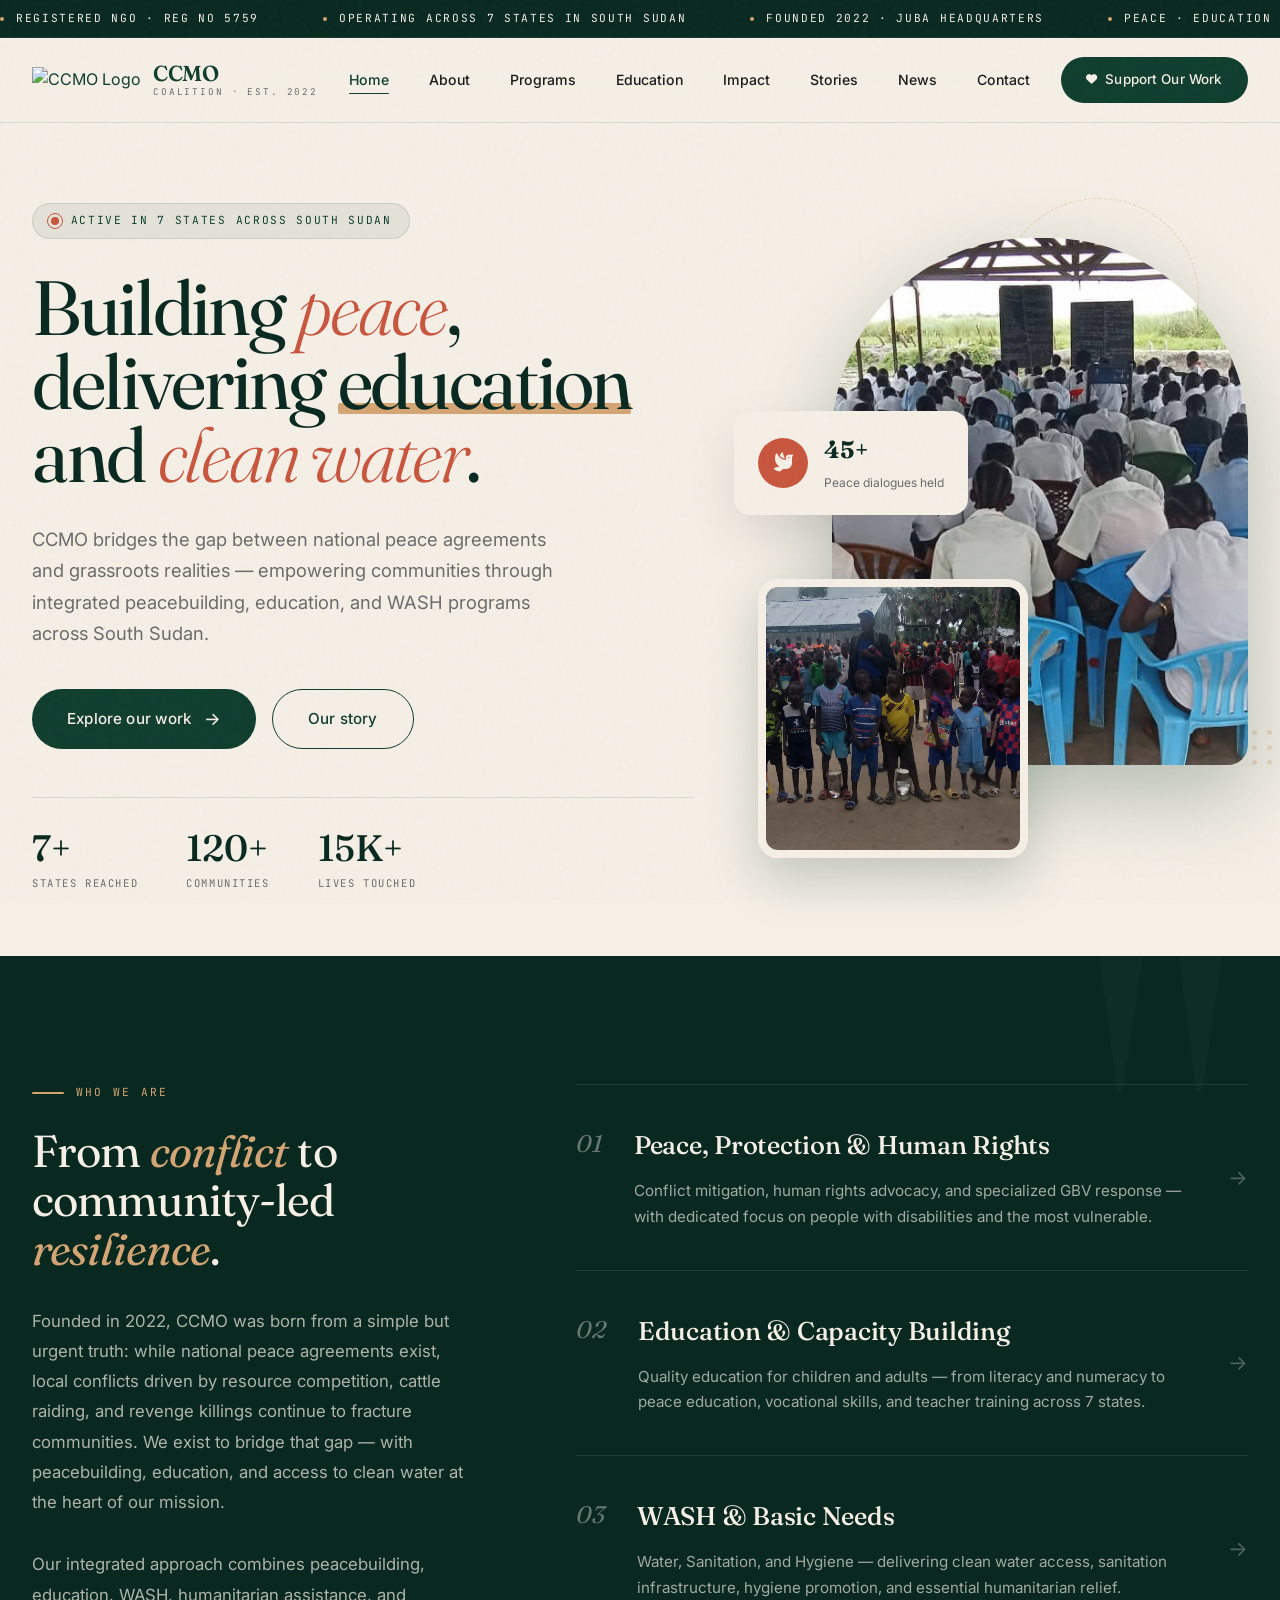
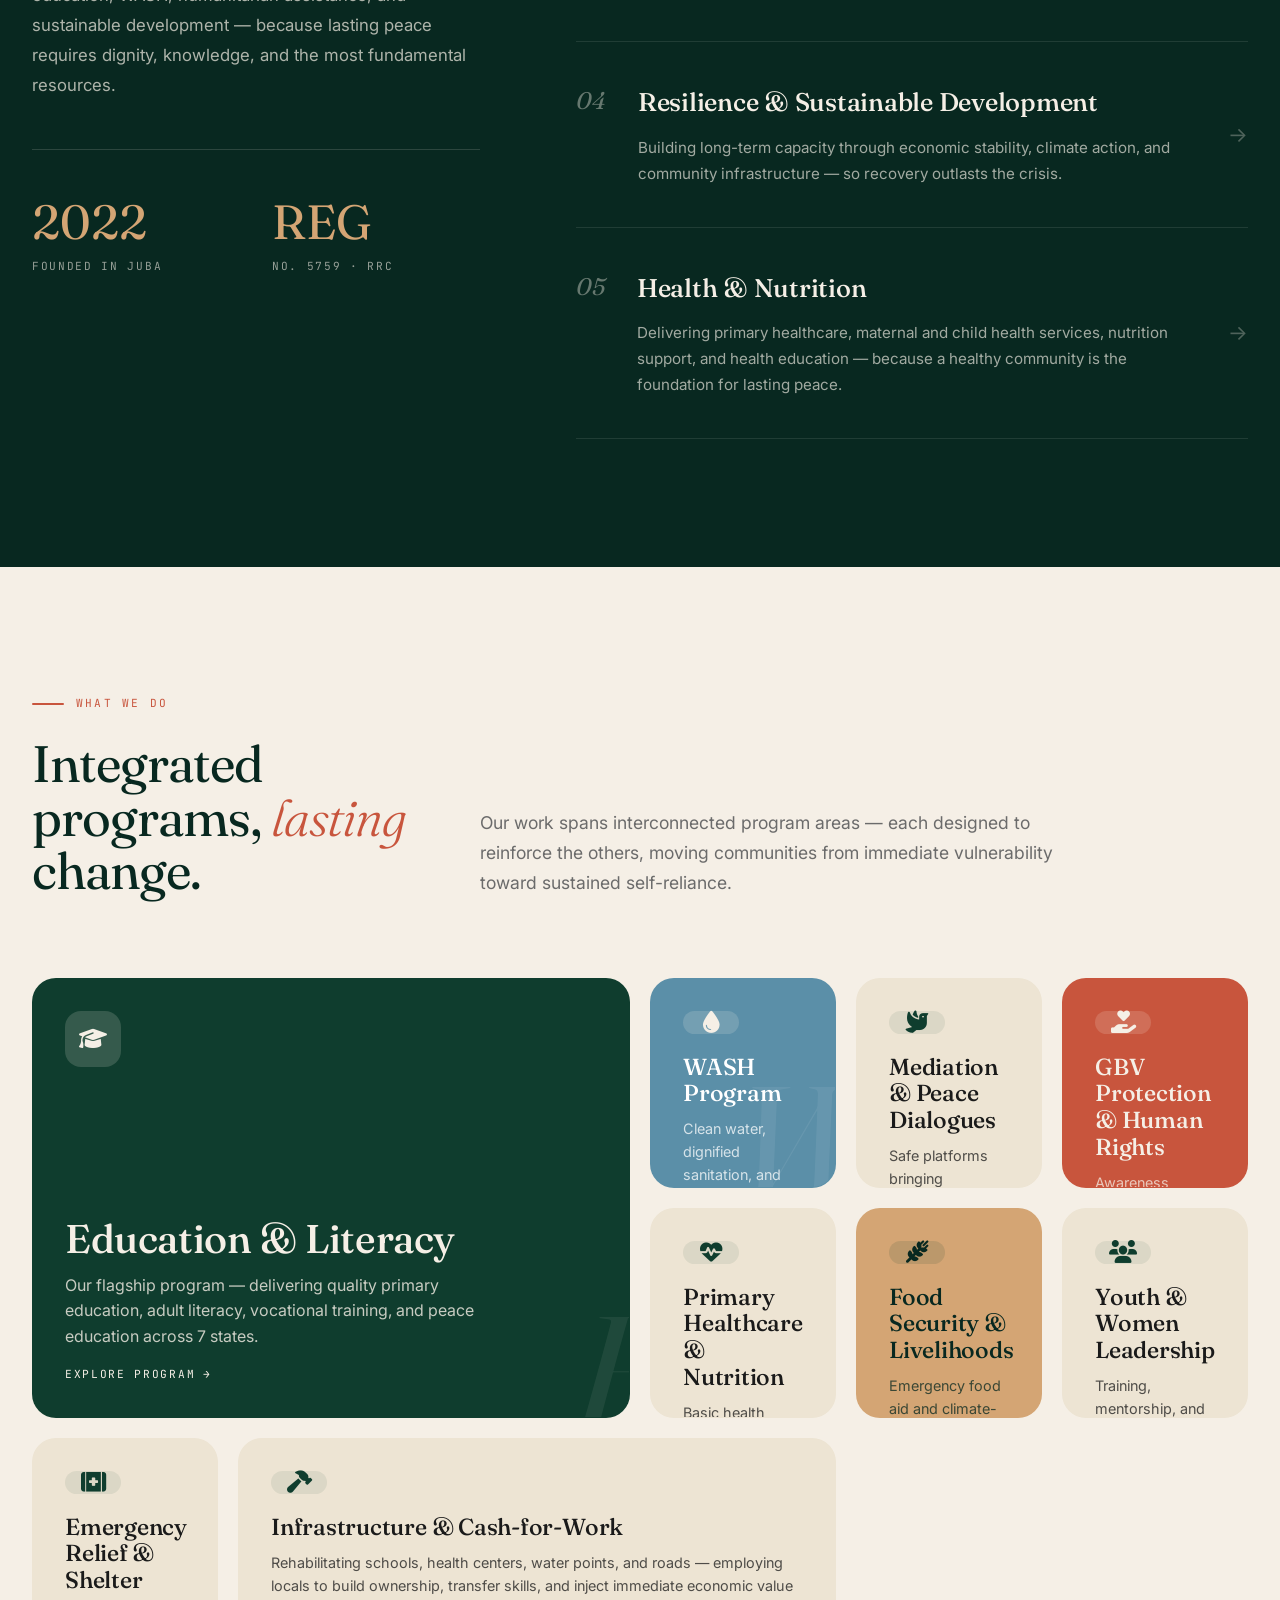
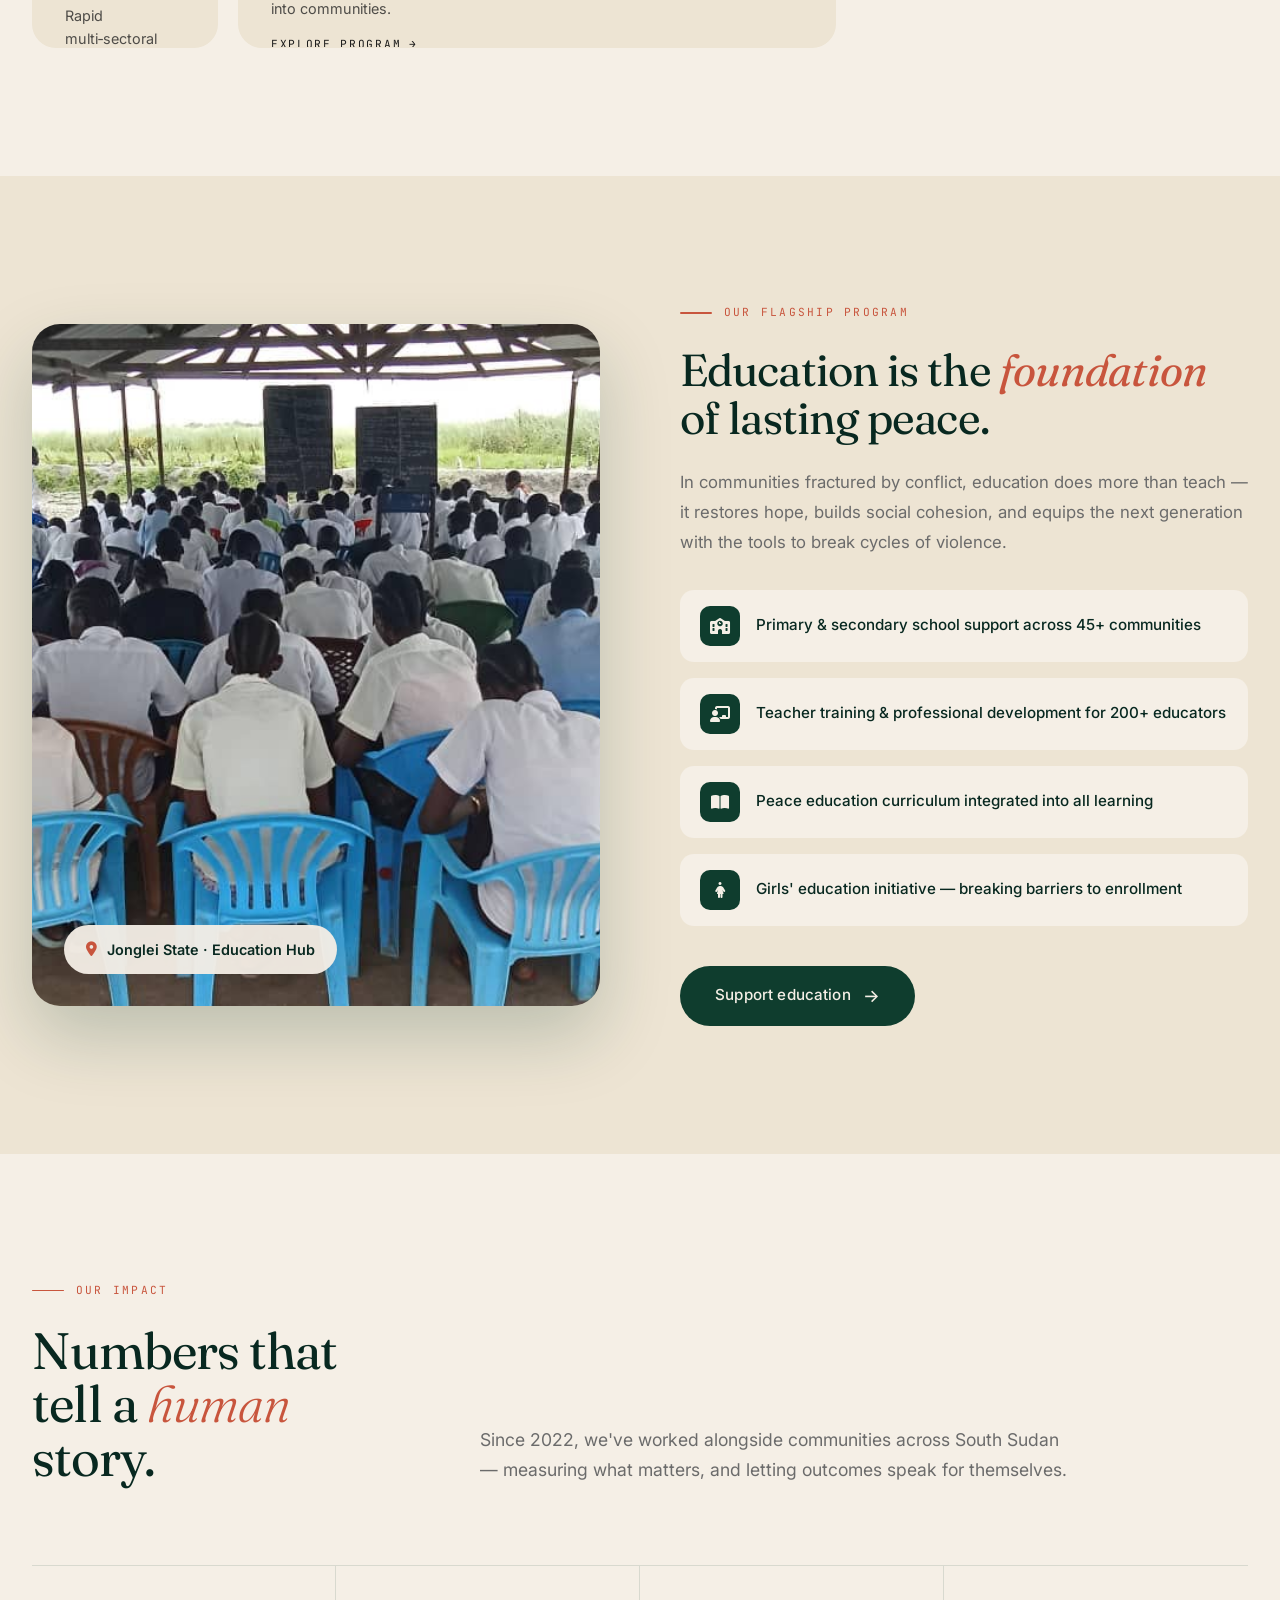
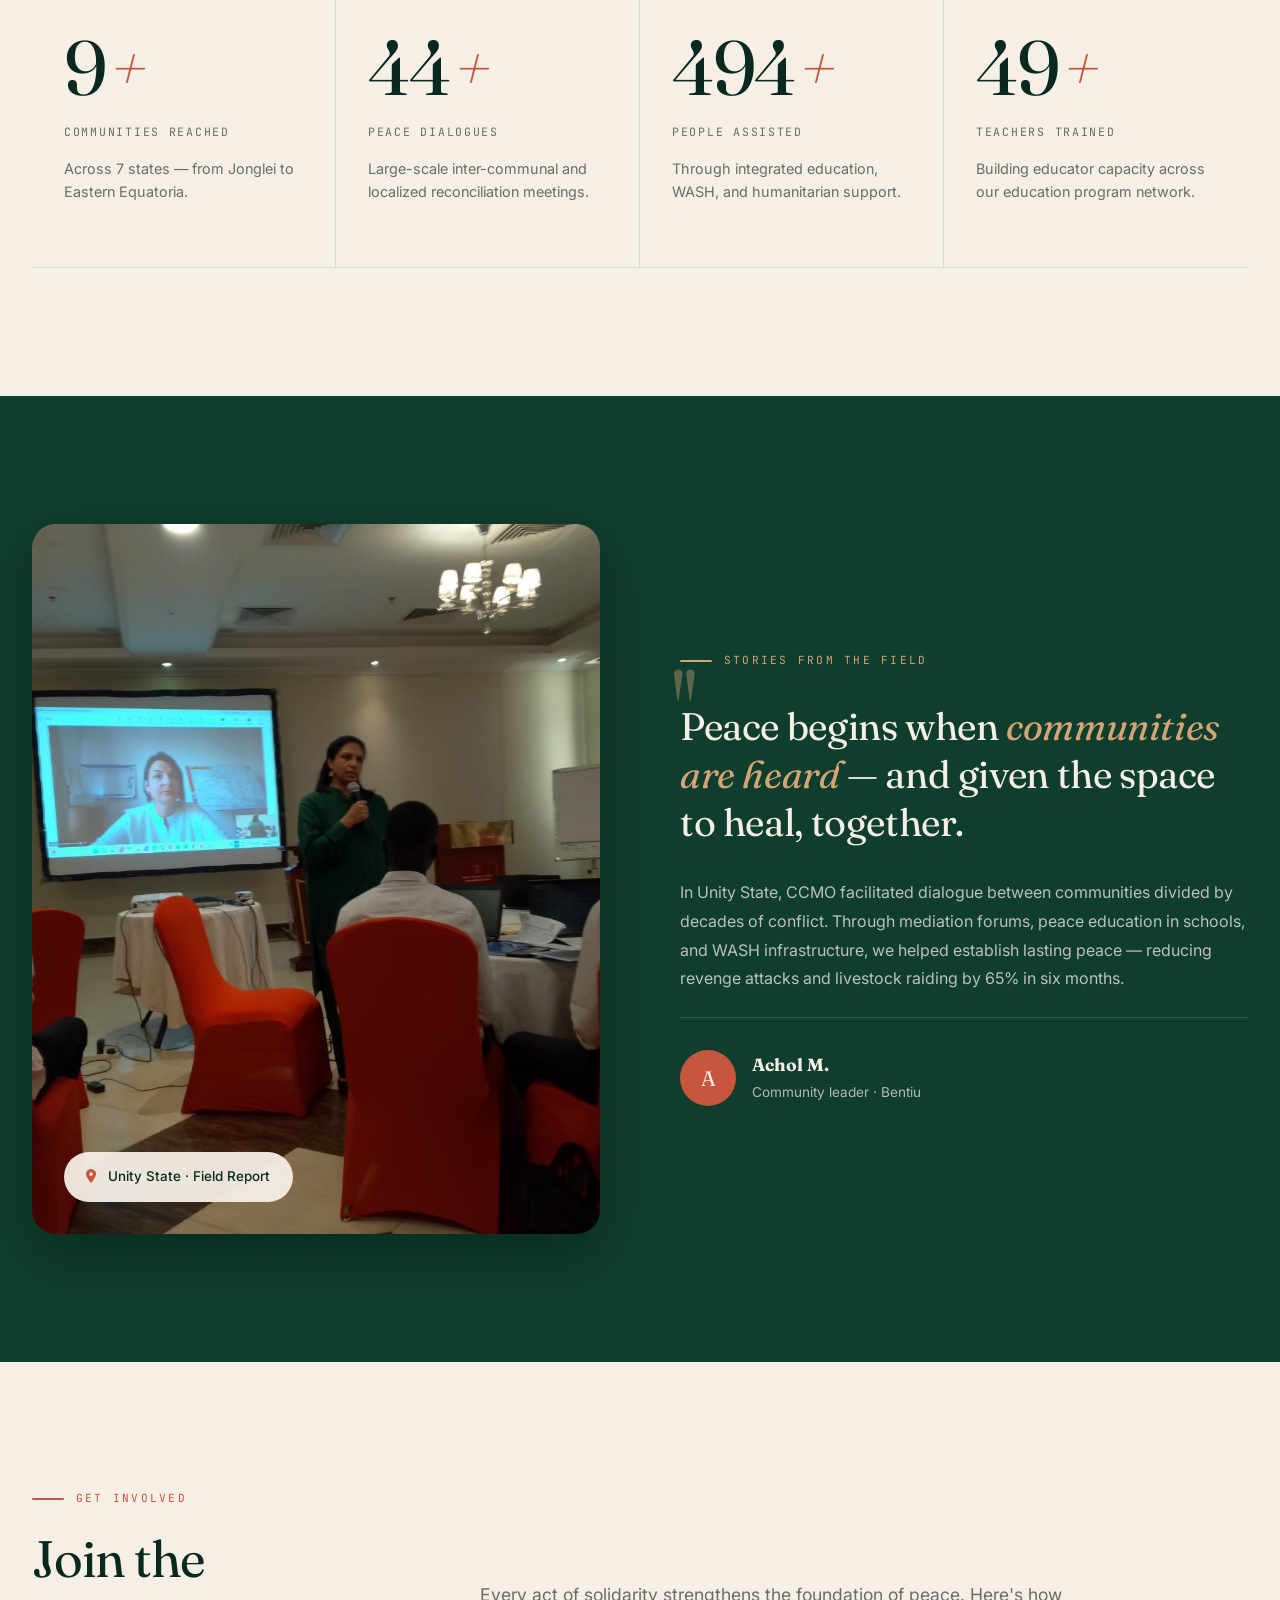
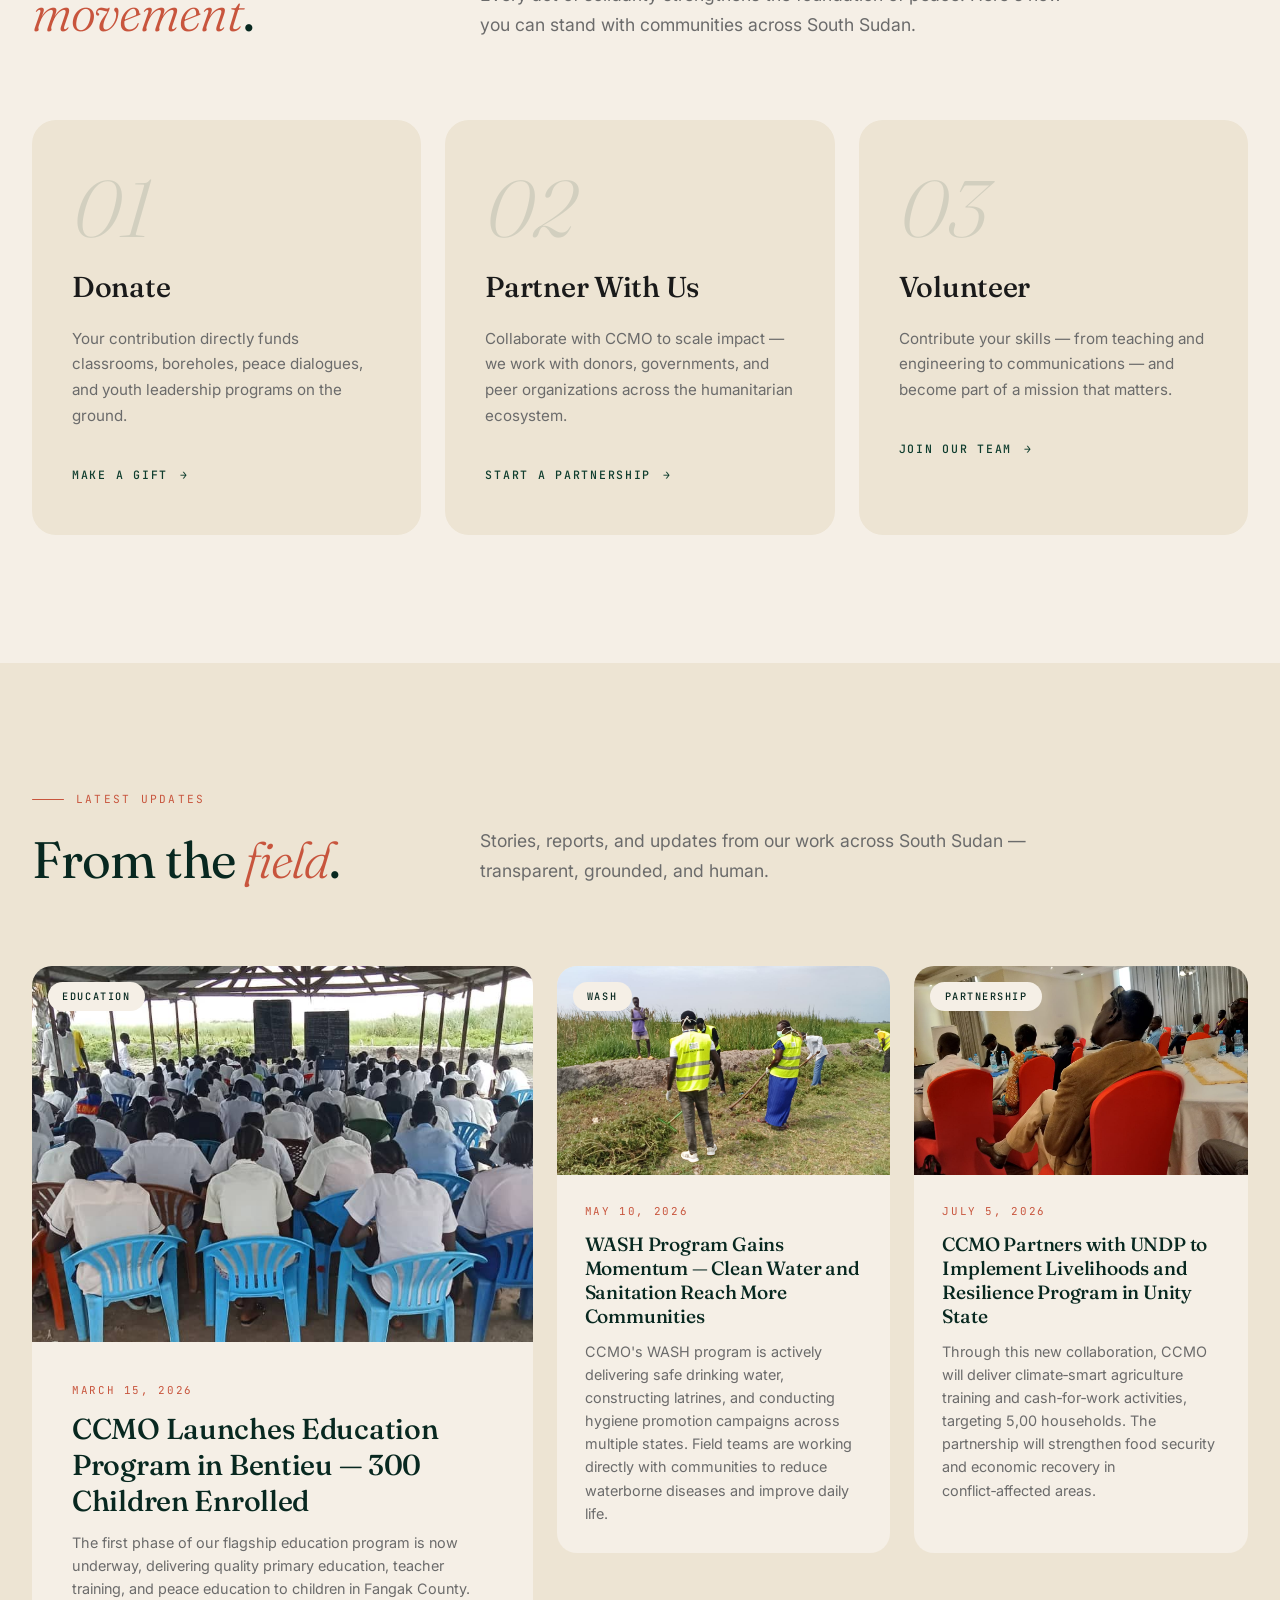
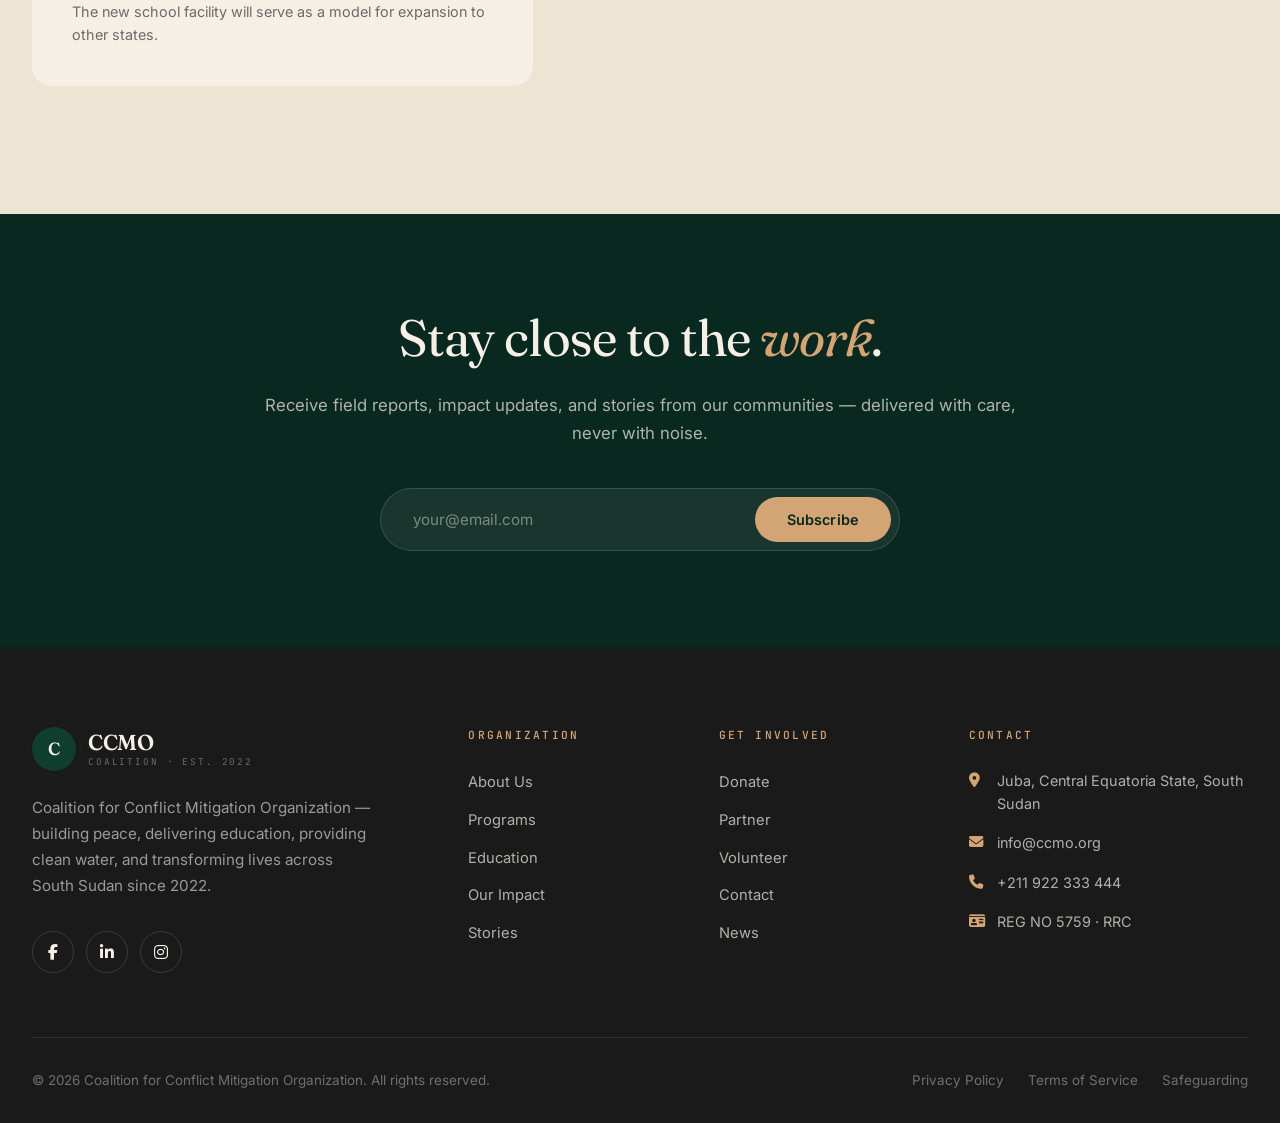
==== index.html @ d084c15f "Update index.html" ====
<!DOCTYPE html>
<html lang="en">
<head>
    <meta charset="UTF-8">
    <meta name="viewport" content="width=device-width, initial-scale=1.0">
    <meta name="description" content="CCMO — Coalition for Conflict Mitigation Organization. Building peace, delivering education, and providing clean water across South Sudan.">
    <title>CCMO — Coalition for Conflict Mitigation Organization | Peace · Education · WASH</title>
    <link rel="preconnect" href="https://fonts.googleapis.com">
    <link rel="preconnect" href="https://fonts.gstatic.com" crossorigin>
    <link href="https://fonts.googleapis.com/css2?family=Fraunces:ital,opsz,wght@0,9..144,300;0,9..144,400;0,9..144,500;0,9..144,600;0,9..144,700;0,9..144,800;0,9..144,900;1,9..144,400;1,9..144,500&family=Inter:wght@300;400;500;600;700&family=JetBrains+Mono:wght@400;500&display=swap" rel="stylesheet">
    <link rel="stylesheet" href="https://cdnjs.cloudflare.com/ajax/libs/font-awesome/6.4.0/css/all.min.css">
    <link rel="stylesheet" href="style.css">
</head>
<body>
    <div class="announce">
        <div class="announce-track">
            <div class="announce-item"><span class="dot"></span>Registered NGO · REG NO 5759</div>
            <div class="announce-item"><span class="dot"></span>Operating across 7 states in South Sudan</div>
            <div class="announce-item"><span class="dot"></span>Founded 2022 · Juba Headquarters</div>
            <div class="announce-item"><span class="dot"></span>Peace · Education · WASH · Protection</div>
            <div class="announce-item"><span class="dot"></span>Registered NGO · REG NO 5759</div>
            <div class="announce-item"><span class="dot"></span>Operating across 7 states in South Sudan</div>
            <div class="announce-item"><span class="dot"></span>Founded 2022 · Juba Headquarters</div>
            <div class="announce-item"><span class="dot"></span>Peace · Education · WASH · Protection</div>
        </div>
    </div>
    <nav id="navbar">
        <div class="nav-inner">
           <a href="index.html" class="logo">
    <img src="assets/ccmologo.jpeg" alt="CCMO Logo" class="logo-img">
    <div class="logo-text"><strong>CCMO</strong><span>Coalition · Est. 2022</span></div>
</a>
            <ul class="nav-links" id="navLinks">
                <li><a href="index.html" class="active">Home</a></li>
                <li><a href="about.html">About</a></li>
                <li><a href="programs.html">Programs</a></li>
                <li><a href="education.html">Education</a></li>
                <li><a href="impact.html">Impact</a></li>
                <li><a href="stories.html">Stories</a></li>
                <li><a href="news.html">News</a></li>
                <li><a href="contact.html">Contact</a></li>
            </ul>
            <a href="support.html" class="nav-cta"><i class="fas fa-heart"></i> Support Our Work</a>
            <button class="mobile-toggle" id="mobileToggle" aria-label="Menu"><i class="fas fa-bars"></i></button>
        </div>
    </nav>

    <!-- HERO -->
    <section class="hero">
        <div class="hero-left">
            <div class="hero-tag"><span class="pulse"></span><span>Active in 7 states across South Sudan</span></div>
            <h1>Building <span class="italic">peace</span>,<br>delivering <span class="underline">education</span><br>and <span class="italic">clean water</span>.</h1>
            <p class="hero-desc">CCMO bridges the gap between national peace agreements and grassroots realities — empowering communities through integrated peacebuilding, education, and WASH programs across South Sudan.</p>
            <div class="hero-actions">
                <a href="programs.html" class="btn btn-primary">Explore our work<span class="arrow">→</span></a>
                <a href="about.html" class="btn btn-ghost">Our story</a>
            </div>
            <div class="hero-meta">
                <div class="hero-meta-item"><div class="num">7+</div><div class="label">States Reached</div></div>
                <div class="hero-meta-item"><div class="num">120+</div><div class="label">Communities</div></div>
                <div class="hero-meta-item"><div class="num">15K+</div><div class="label">Lives Touched</div></div>
            </div>
        </div>
        <div class="hero-right">
            <div class="deco-circle"></div>
            <div class="deco-dots"><span></span><span></span><span></span><span></span><span></span><span></span><span></span><span></span><span></span></div>
            <div class="hero-img-main"><img src="assets/ccmd15.jpeg" alt="Community gathering in South Sudan" loading="eager"></div>
            <div class="hero-img-accent"><img src="assets/ccmd13.jpeg" alt="Education program in action" loading="eager"></div>
            <div class="hero-badge"><div class="hero-badge-icon"><i class="fas fa-dove"></i></div><div class="hero-badge-text"><strong>45+</strong><span>Peace dialogues held</span></div></div>
        </div>
    </section>

    <!-- ABOUT PREVIEW -->
    <section class="manifesto" id="about-preview">
        <div class="container">
            <div class="manifesto-grid">
                <div class="manifesto-left reveal">
                    <div class="section-label">Who We Are</div>
                    <h2>From <span class="italic">conflict</span> to community-led <span class="italic">resilience</span>.</h2>
                    <p>Founded in 2022, CCMO was born from a simple but urgent truth: while national peace agreements exist, local conflicts driven by resource competition, cattle raiding, and revenge killings continue to fracture communities. We exist to bridge that gap — with peacebuilding, education, and access to clean water at the heart of our mission.</p>
                    <p>Our integrated approach combines peacebuilding, education, WASH, humanitarian assistance, and sustainable development — because lasting peace requires dignity, knowledge, and the most fundamental resources.</p>
                    <div class="manifesto-stats">
                        <div class="manifesto-stat"><div class="num">2022</div><span class="label">Founded in Juba</span></div>
                        <div class="manifesto-stat"><div class="num">REG</div><span class="label">No. 5759 · RRC</span></div>
                    </div>
                </div>
                <div class="manifesto-right">
                    <div class="pillar reveal"><div class="pillar-num">01</div><div class="pillar-content"><h3>Peace, Protection & Human Rights</h3><p>Conflict mitigation, human rights advocacy, and specialized GBV response — with dedicated focus on people with disabilities and the most vulnerable.</p></div><div class="pillar-arrow">→</div></div>
                    <div class="pillar reveal reveal-delay-1"><div class="pillar-num">02</div><div class="pillar-content"><h3>Education & Capacity Building</h3><p>Quality education for children and adults — from literacy and numeracy to peace education, vocational skills, and teacher training across 7 states.</p></div><div class="pillar-arrow">→</div></div>
                    <div class="pillar reveal reveal-delay-2"><div class="pillar-num">03</div><div class="pillar-content"><h3>WASH & Basic Needs</h3><p>Water, Sanitation, and Hygiene — delivering clean water access, sanitation infrastructure, hygiene promotion, and essential humanitarian relief.</p></div><div class="pillar-arrow">→</div></div>
                    <div class="pillar reveal reveal-delay-3"><div class="pillar-num">04</div><div class="pillar-content"><h3>Resilience & Sustainable Development</h3><p>Building long-term capacity through economic stability, climate action, and community infrastructure — so recovery outlasts the crisis.</p></div><div class="pillar-arrow">→</div></div>
                    <div class="pillar reveal reveal-delay-3"><div class="pillar-num">05</div><div class="pillar-content"><h3>Health & Nutrition</h3><p>Delivering primary healthcare, maternal and child health services, nutrition support, and health education — because a healthy community is the foundation for lasting peace.</p></div><div class="pillar-arrow">→</div></div>
                </div>
            </div>
        </div>
    </section>

        <!-- FEATURED PROGRAMS (updated – Health added as 5th program) -->
    <section class="section programs" id="programs-preview">
        <div class="container">
            <div class="section-head reveal">
                <div><div class="section-label">What We Do</div><h2 class="section-title">Integrated programs, <span class="italic">lasting</span> change.</h2></div>
                <p class="section-desc">Our work spans interconnected program areas — each designed to reinforce the others, moving communities from immediate vulnerability toward sustained self-reliance.</p>
            </div>
            <div class="bento">
                <!-- 1. Education (large) -->
                <div class="bento-item large reveal">
                    <div class="bento-icon"><i class="fas fa-graduation-cap"></i></div>
                    <div>
                        <div class="bento-title">Education & Literacy</div>
                        <div class="bento-desc">Our flagship program — delivering quality primary education, adult literacy, vocational training, and peace education across 7 states.</div>
                        <a href="education.html" class="bento-link">Explore program</a>
                    </div>
                    <div class="bento-deco">E</div>
                </div>

                <!-- 2. WASH -->
                <div class="bento-item sky reveal reveal-delay-1">
                    <div class="bento-icon"><i class="fas fa-tint"></i></div>
                    <div>
                        <div class="bento-title">WASH Program</div>
                        <div class="bento-desc">Clean water, dignified sanitation, and life-saving hygiene — drilling boreholes, building latrines, and promoting healthy practices.</div>
                        <a href="programs.html" class="bento-link">Explore program</a>
                    </div>
                    <div class="bento-deco">W</div>
                </div>

                <!-- 3. Mediation & Peace Dialogues -->
                <div class="bento-item reveal reveal-delay-2">
                    <div class="bento-icon"><i class="fas fa-dove"></i></div>
                    <div>
                        <div class="bento-title">Mediation & Peace Dialogues</div>
                        <div class="bento-desc">Safe platforms bringing conflicting communities together — addressing root causes from resource allocation to cattle rustling.</div>
                    </div>
                </div>

                <!-- 4. GBV Protection & Human Rights -->
                <div class="bento-item accent reveal reveal-delay-3">
                    <div class="bento-icon"><i class="fas fa-hand-holding-heart"></i></div>
                    <div>
                        <div class="bento-title">GBV Protection & Human Rights</div>
                        <div class="bento-desc">Awareness campaigns, safe spaces, and psychosocial support for survivors of gender-based violence.</div>
                    </div>
                </div>

                <!-- 5. HEALTH (NEW – placed as requested) -->
                <div class="bento-item reveal reveal-delay-4">
                    <div class="bento-icon"><i class="fas fa-heartbeat"></i></div>
                    <div>
                        <div class="bento-title">Primary Healthcare & Nutrition</div>
                        <div class="bento-desc">Basic health services, maternal and child care, nutrition screening, and health education — strengthening community health systems from the ground up.</div>
                    </div>
                </div>

                <!-- 6. Food Security & Livelihoods (moved down) -->
                <div class="bento-item gold reveal">
                    <div class="bento-icon"><i class="fas fa-wheat-awn"></i></div>
                    <div>
                        <div class="bento-title">Food Security & Livelihoods</div>
                        <div class="bento-desc">Emergency food aid and climate-resilient agriculture training for long-term food sovereignty.</div>
                    </div>
                </div>

                <!-- 7. Youth & Women Leadership -->
                <div class="bento-item reveal">
                    <div class="bento-icon"><i class="fas fa-users"></i></div>
                    <div>
                        <div class="bento-title">Youth & Women Leadership</div>
                        <div class="bento-desc">Training, mentorship, and governance education for inclusive community decision-making.</div>
                    </div>
                </div>

                <!-- 8. Emergency Relief & Shelter (renamed from old Health & NFI) -->
                <div class="bento-item reveal">
                    <div class="bento-icon"><i class="fas fa-kit-medical"></i></div>
                    <div>
                        <div class="bento-title">Emergency Relief & Shelter</div>
                        <div class="bento-desc">Rapid multi‑sectoral assistance — shelter, non‑food items, and critical aid for displaced and crisis‑affected populations.</div>
                    </div>
                </div>

                <!-- 9. Infrastructure & Cash-for-Work (wide) -->
                <div class="bento-item wide reveal">
                    <div class="bento-icon"><i class="fas fa-hammer"></i></div>
                    <div>
                        <div class="bento-title">Infrastructure & Cash-for-Work</div>
                        <div class="bento-desc">Rehabilitating schools, health centers, water points, and roads — employing locals to build ownership, transfer skills, and inject immediate economic value into communities.</div>
                        <a href="programs.html" class="bento-link">Explore program</a>
                    </div>
                </div>
            </div>
        </div>
    </section>

    <!-- EDUCATION SPOTLIGHT -->
    <section class="edu-spotlight" id="education-preview">
        <div class="container">
            <div class="edu-grid">
                <div class="edu-image-wrap reveal"><img src="assets/ccmd15.jpeg" alt="Education program in South Sudan" loading="lazy"><div class="edu-image-badge"><i class="fas fa-location-dot"></i>Jonglei State · Education Hub</div></div>
                <div class="edu-content reveal reveal-delay-2">
                    <div class="section-label">Our Flagship Program</div>
                    <h2>Education is the <span class="italic">foundation</span> of lasting peace.</h2>
                    <p>In communities fractured by conflict, education does more than teach — it restores hope, builds social cohesion, and equips the next generation with the tools to break cycles of violence.</p>
                    <div class="edu-features">
                        <div class="edu-feat"><div class="edu-feat-icon"><i class="fas fa-school"></i></div><span>Primary & secondary school support across 45+ communities</span></div>
                        <div class="edu-feat"><div class="edu-feat-icon"><i class="fas fa-chalkboard-teacher"></i></div><span>Teacher training & professional development for 200+ educators</span></div>
                        <div class="edu-feat"><div class="edu-feat-icon"><i class="fas fa-book-open"></i></div><span>Peace education curriculum integrated into all learning</span></div>
                        <div class="edu-feat"><div class="edu-feat-icon"><i class="fas fa-female"></i></div><span>Girls' education initiative — breaking barriers to enrollment</span></div>
                    </div>
                    <a href="education.html" class="btn btn-primary">Support education<span class="arrow">→</span></a>
                </div>
            </div>
        </div>
    </section>

    <!-- IMPACT -->
    <section class="section impact" id="impact-preview">
        <div class="container">
            <div class="section-head reveal"><div><div class="section-label">Our Impact</div><h2 class="section-title">Numbers that tell a <span class="italic">human</span> story.</h2></div><p class="section-desc">Since 2022, we've worked alongside communities across South Sudan — measuring what matters, and letting outcomes speak for themselves.</p></div>
            <div class="impact-grid">
                <div class="impact-cell reveal"><div class="impact-num" data-target="10">0<span class="plus">+</span></div><div class="impact-label">Communities Reached</div><div class="impact-desc">Across 7 states — from Jonglei to Eastern Equatoria.</div></div>
                <div class="impact-cell reveal reveal-delay-1"><div class="impact-num" data-target="45">0<span class="plus">+</span></div><div class="impact-label">Peace Dialogues</div><div class="impact-desc">Large-scale inter-communal and localized reconciliation meetings.</div></div>
                <div class="impact-cell reveal reveal-delay-2"><div class="impact-num" data-target="500">0<span class="plus">+</span></div><div class="impact-label">People Assisted</div><div class="impact-desc">Through integrated education, WASH, and humanitarian support.</div></div>
                <div class="impact-cell reveal reveal-delay-3"><div class="impact-num" data-target="50">0<span class="plus">+</span></div><div class="impact-label">Teachers Trained</div><div class="impact-desc">Building educator capacity across our education program network.</div></div>
            </div>
        </div>
    </section>

    <!-- STORY -->
    <section class="story" id="story-preview">
        <div class="container">
            <div class="story-grid">
                <div class="story-image reveal"><img src="assets/ccmd17.jpeg" alt="Community dialogue session" loading="lazy"><div class="story-location"><i class="fas fa-location-dot"></i>Unity State · Field Report</div></div>
                <div class="story-content reveal reveal-delay-2">
                    <div class="section-label">Stories from the Field</div>
                    <h2 class="story-quote">Peace begins when <span class="italic">communities are heard</span> — and given the space to heal, together.</h2>
                    <p style="color:rgba(245,239,230,0.75);line-height:1.8;margin-bottom:1.5rem;">In Unity State, CCMO facilitated dialogue between communities divided by decades of conflict. Through mediation forums, peace education in schools, and WASH infrastructure, we helped establish lasting peace — reducing revenge attacks and livestock raiding by 65% in six months.</p>
                    <div class="story-attribution"><div class="story-avatar">A</div><div><strong>Achol M.</strong><span>Community leader · Bentiu</span></div></div>
                </div>
            </div>
        </div>
    </section>

    <!-- GET INVOLVED -->
    <section class="section" id="involved-preview">
        <div class="container">
            <div class="section-head reveal"><div><div class="section-label">Get Involved</div><h2 class="section-title">Join the <span class="italic">movement</span>.</h2></div><p class="section-desc">Every act of solidarity strengthens the foundation of peace. Here's how you can stand with communities across South Sudan.</p></div>
            <div class="involved-grid">
                <div class="involved-card reveal"><div class="involved-num">01</div><h3>Donate</h3><p class="involved-desc">Your contribution directly funds classrooms, boreholes, peace dialogues, and youth leadership programs on the ground.</p><a href="support.html" class="involved-link">Make a gift</a></div>
                <div class="involved-card reveal reveal-delay-1"><div class="involved-num">02</div><h3>Partner With Us</h3><p class="involved-desc">Collaborate with CCMO to scale impact — we work with donors, governments, and peer organizations across the humanitarian ecosystem.</p><a href="support.html" class="involved-link">Start a partnership</a></div>
                <div class="involved-card reveal reveal-delay-2"><div class="involved-num">03</div><h3>Volunteer</h3><p class="involved-desc">Contribute your skills — from teaching and engineering to communications — and become part of a mission that matters.</p><a href="support.html" class="involved-link">Join our team</a></div>
            </div>
        </div>
    </section>
    <!-- NEWS (updated) -->
    <section class="section news" id="news-preview">
        <div class="container">
            <div class="section-head reveal"><div><div class="section-label">Latest Updates</div><h2 class="section-title">From the <span class="italic">field</span>.</h2></div><p class="section-desc">Stories, reports, and updates from our work across South Sudan — transparent, grounded, and human.</p></div>
            <div class="news-grid">
                <article class="news-card featured reveal">
                    <div class="news-img"><span class="news-cat">Education</span><img src="assets/ccmd15.jpeg" alt="Education program launch" loading="lazy"></div>
                    <div class="news-body">
                        <div class="news-date">March 15, 2026</div>
                        <h3 class="news-title">CCMO Launches Education Program in Bentieu — 300 Children Enrolled</h3>
                        <p class="news-excerpt">The first phase of our flagship education program is now underway, delivering quality primary education, teacher training, and peace education to children in Fangak County. The new school facility will serve as a model for expansion to other states.</p>
                    </div>
                </article>
                <article class="news-card reveal reveal-delay-1">
                    <div class="news-img"><span class="news-cat">WASH</span><img src="assets/ccmd2.jpeg" alt="WASH program in the field" loading="lazy"></div>
                    <div class="news-body">
                        <div class="news-date">May 10, 2026</div>
                        <h3 class="news-title">WASH Program Gains Momentum — Clean Water and Sanitation Reach More Communities</h3>
                        <p class="news-excerpt">CCMO's WASH program is actively delivering safe drinking water, constructing latrines, and conducting hygiene promotion campaigns across multiple states. Field teams are working directly with communities to reduce waterborne diseases and improve daily life.</p>
                    </div>
                </article>
                <article class="news-card reveal reveal-delay-2">
                    <div class="news-img"><span class="news-cat">Partnership</span><img src="assets/ccmd10.jpeg" alt="Partnership with UNDP" loading="lazy"></div>
                    <div class="news-body">
                        <div class="news-date">July 5, 2026</div>
                        <h3 class="news-title">CCMO Partners with UNDP to Implement Livelihoods and Resilience Program in Unity State</h3>
                        <p class="news-excerpt">Through this new collaboration, CCMO will deliver climate‑smart agriculture training and cash‑for‑work activities, targeting 5,00 households. The partnership will strengthen food security and economic recovery in conflict‑affected areas.</p>
                    </div>
                </article>
            </div>
        </div>
    </section>

    <!-- NEWSLETTER -->
    <section class="newsletter" id="newsletter-section">
        <div class="container"><div class="newsletter-inner reveal"><h2>Stay close to the <span class="italic">work</span>.</h2><p>Receive field reports, impact updates, and stories from our communities — delivered with care, never with noise.</p><form class="newsletter-form" onsubmit="event.preventDefault();const b=this.querySelector('button');b.textContent='Thank you ✓';setTimeout(()=>b.textContent='Subscribe',3000);"><input type="email" placeholder="your@email.com" required><button type="submit">Subscribe</button></form></div></div>
    </section>

    <!-- FOOTER -->
    <footer>
        <div class="container">
            <div class="footer-top">
                <div class="footer-brand"><a href="index.html" class="logo"><div class="logo-mark">C</div><div class="logo-text"><strong>CCMO</strong><span>Coalition · Est. 2022</span></div></a><p>Coalition for Conflict Mitigation Organization — building peace, delivering education, providing clean water, and transforming lives across South Sudan since 2022.</p><div class="footer-social"><a href="#" aria-label="Facebook"><i class="fab fa-facebook-f"></i></a><a href="#" aria-label="LinkedIn"><i class="fab fa-linkedin-in"></i></a><a href="#" aria-label="Instagram"><i class="fab fa-instagram"></i></a></div></div>
                <div class="footer-col"><h4>Organization</h4><ul><li><a href="about.html">About Us</a></li><li><a href="programs.html">Programs</a></li><li><a href="education.html">Education</a></li><li><a href="impact.html">Our Impact</a></li><li><a href="stories.html">Stories</a></li></ul></div>
                <div class="footer-col"><h4>Get Involved</h4><ul><li><a href="support.html">Donate</a></li><li><a href="support.html">Partner</a></li><li><a href="support.html">Volunteer</a></li><li><a href="contact.html">Contact</a></li><li><a href="news.html">News</a></li></ul></div>
                <div class="footer-col"><h4>Contact</h4><div class="footer-contact-item"><i class="fas fa-location-dot"></i><span>Juba, Central Equatoria State, South Sudan</span></div><div class="footer-contact-item"><i class="fas fa-envelope"></i><span>info@ccmo.org</span></div><div class="footer-contact-item"><i class="fas fa-phone"></i><span>+211 922 333 444</span></div><div class="footer-contact-item"><i class="fas fa-id-card"></i><span>REG NO 5759 · RRC</span></div></div>
            </div>
            <div class="footer-bottom"><div>© 2026 Coalition for Conflict Mitigation Organization. All rights reserved.</div><div><a href="#">Privacy Policy</a><a href="#">Terms of Service</a><a href="#">Safeguarding</a></div></div>
        </div>
    </footer>
    <script src="script.js"></script>
</body>
</html>
---- style.css ----
:root {
    --forest: #0F3D2E;
    --forest-deep: #082820;
    --forest-light: #1a5742;
    --cream: #F5EFE6;
    --cream-warm: #EDE4D3;
    --terracotta: #C8553D;
    --gold: #D4A574;
    --charcoal: #1a1a1a;
    --muted: #6B6B6B;
    --line: rgba(15, 61, 46, 0.12);
    --sky: #5B8FA8;
}

* {
    margin: 0;
    padding: 0;
    box-sizing: border-box;
}

html {
    scroll-behavior: smooth;
}

body {
    font-family: 'Inter', sans-serif;
    background: var(--cream);
    color: var(--charcoal);
    line-height: 1.6;
    overflow-x: hidden;
    -webkit-font-smoothing: antialiased;
    -moz-osx-font-smoothing: grayscale;
}

body::before {
    content: '';
    position: fixed;
    inset: 0;
    pointer-events: none;
    z-index: 9999;
    opacity: 0.035;
    background-image: url("data:image/svg+xml,%3Csvg viewBox='0 0 200 200' xmlns='http://www.w3.org/2000/svg'%3E%3Cfilter id='n'%3E%3CfeTurbulence type='fractalNoise' baseFrequency='0.9' numOctaves='3'/%3E%3C/filter%3E%3Crect width='100%25' height='100%25' filter='url(%23n)'/%3E%3C/svg%3E");
}

.display {
    font-family: 'Fraunces', serif;
    font-weight: 400;
    letter-spacing: -0.02em;
}

.mono {
    font-family: 'JetBrains Mono', monospace;
    font-size: 0.75rem;
    letter-spacing: 0.1em;
    text-transform: uppercase;
}

.container {
    max-width: 1400px;
    margin: 0 auto;
    padding: 0 2rem;
}

/* Team leader images */
.leader-img {
    background: transparent; /* remove background fallback, image will cover */
}

.leader-img img {
    width: 100%;
    height: 100%;
    object-fit: cover;
    display: block;
}

/* If you still have .leader-placeholder somewhere, you can hide it or remove it from HTML.
   The old placeholder style can stay but won't be used since we removed those divs. */
.leader-placeholder {
    display: none; /* optional, since we removed the divs */
}
/* Announcement Bar */
.announce {
    background: var(--forest-deep);
    color: var(--cream);
    padding: 0.6rem 0;
    overflow: hidden;
    border-bottom: 1px solid rgba(245, 239, 230, 0.08);
}

.announce-track {
    display: flex;
    gap: 4rem;
    animation: marquee 40s linear infinite;
    white-space: nowrap;
}

.announce-item {
    font-family: 'JetBrains Mono', monospace;
    font-size: 0.7rem;
    letter-spacing: 0.15em;
    text-transform: uppercase;
    display: flex;
    align-items: center;
    gap: 0.75rem;
}

.announce-item .dot {
    width: 4px;
    height: 4px;
    background: var(--gold);
    border-radius: 50%;
    flex-shrink: 0;
}

@keyframes marquee {
    from {
        transform: translateX(0);
    }
    to {
        transform: translateX(-50%);
    }
}

/* Navigation */
nav {
    position: sticky;
    top: 0;
    background: rgba(245, 239, 230, 0.88);
    backdrop-filter: blur(22px);
    -webkit-backdrop-filter: blur(22px);
    z-index: 100;
    border-bottom: 1px solid var(--line);
    transition: all 0.3s;
}

nav.scrolled {
    box-shadow: 0 1px 20px rgba(15, 61, 46, 0.06);
}

.nav-inner {
    display: flex;
    align-items: center;
    justify-content: space-between;
    padding: 1.2rem 2rem;
    max-width: 1400px;
    margin: 0 auto;
}

.logo {
    display: flex;
    align-items: center;
    gap: 0.75rem;
    text-decoration: none;
    color: var(--forest);
}

.logo-mark {
    width: 44px;
    height: 44px;
    background: var(--forest);
    border-radius: 50%;
    display: flex;
    align-items: center;
    justify-content: center;
    color: var(--cream);
    font-family: 'Fraunces', serif;
    font-weight: 600;
    font-size: 1.1rem;
    position: relative;
    transition: all 0.3s;
}

.logo-mark::after {
    content: '';
    position: absolute;
    inset: -5px;
    border: 1.5px solid var(--forest);
    border-radius: 50%;
    opacity: 0.25;
    transition: all 0.3s;
}

.logo:hover .logo-mark {
    background: var(--forest-deep);
    transform: scale(1.04);
}

.logo:hover .logo-mark::after {
    inset: -7px;
    opacity: 0.4;
}

.logo-text {
    display: flex;
    flex-direction: column;
    line-height: 1;
}

.logo-text strong {
    font-family: 'Fraunces', serif;
    font-size: 1.35rem;
    font-weight: 600;
    letter-spacing: -0.02em;
}

.logo-text span {
    font-family: 'JetBrains Mono', monospace;
    font-size: 0.58rem;
    letter-spacing: 0.2em;
    text-transform: uppercase;
    color: var(--muted);
    margin-top: 4px;
}

.nav-links {
    display: flex;
    gap: 2.5rem;
    list-style: none;
    align-items: center;
}

.nav-links a {
    text-decoration: none;
    color: var(--charcoal);
    font-size: 0.88rem;
    font-weight: 500;
    position: relative;
    transition: color 0.3s;
}

.nav-links a::after {
    content: '';
    position: absolute;
    bottom: -6px;
    left: 0;
    width: 0;
    height: 1.5px;
    background: var(--forest);
    transition: width 0.35s cubic-bezier(0.22, 1, 0.36, 1);
    border-radius: 1px;
}

.nav-links a:hover,
.nav-links a.active {
    color: var(--forest);
}

.nav-links a:hover::after,
.nav-links a.active::after {
    width: 100%;
}

.nav-cta {
    background: var(--forest);
    color: var(--cream) !important;
    padding: 0.75rem 1.6rem;
    border-radius: 100px;
    text-decoration: none;
    font-size: 0.84rem;
    font-weight: 500;
    display: flex;
    align-items: center;
    gap: 0.5rem;
    transition: all 0.35s;
    letter-spacing: 0.01em;
}

.nav-cta:hover {
    background: var(--forest-deep);
    transform: translateY(-2px);
    box-shadow: 0 8px 28px rgba(15, 61, 46, 0.3);
}

.nav-cta i {
    font-size: 0.7rem;
    transition: transform 0.3s;
}

.nav-cta:hover i {
    transform: scale(1.2);
}

.nav-cta.active {
    background: var(--terracotta);
}

.mobile-toggle {
    display: none;
    background: none;
    border: none;
    font-size: 1.5rem;
    color: var(--forest);
    cursor: pointer;
    padding: 0.5rem;
}

/* HERO (Home) */
.hero {
    position: relative;
    min-height: 92vh;
    display: grid;
    grid-template-columns: 1.15fr 0.85fr;
    gap: 4rem;
    align-items: center;
    padding: 5rem 2rem 4rem;
    max-width: 1400px;
    margin: 0 auto;
}

.hero-left {
    position: relative;
    z-index: 2;
}

.hero-tag {
    display: inline-flex;
    align-items: center;
    gap: 0.75rem;
    padding: 0.5rem 1.1rem;
    background: rgba(15, 61, 46, 0.07);
    border: 1px solid var(--line);
    border-radius: 100px;
    margin-bottom: 2rem;
    transition: all 0.3s;
}

.hero-tag:hover {
    background: rgba(15, 61, 46, 0.12);
}

.hero-tag .pulse {
    width: 8px;
    height: 8px;
    background: var(--terracotta);
    border-radius: 50%;
    position: relative;
}

.hero-tag .pulse::after {
    content: '';
    position: absolute;
    inset: -4px;
    border: 1.5px solid var(--terracotta);
    border-radius: 50%;
    animation: pulse 2s infinite;
}

@keyframes pulse {
    0% {
        transform: scale(1);
        opacity: 1;
    }
    100% {
        transform: scale(2.2);
        opacity: 0;
    }
}

.hero-tag span {
    font-family: 'JetBrains Mono', monospace;
    font-size: 0.7rem;
    letter-spacing: 0.15em;
    text-transform: uppercase;
    color: var(--forest);
}

.hero h1,
.page-hero-content h1 {
    font-family: 'Fraunces', serif;
    font-size: clamp(2.8rem, 6vw, 5.5rem);
    line-height: 0.96;
    font-weight: 400;
    color: var(--forest-deep);
    letter-spacing: -0.03em;
    margin-bottom: 2rem;
}

.page-hero-content h1 {
    color: var(--cream);
}

.hero h1 .italic,
.page-hero-content h1 .italic {
    font-style: italic;
    font-weight: 300;
    color: var(--terracotta);
}

.page-hero-content h1 .italic {
    color: var(--gold);
}

.hero h1 .underline {
    position: relative;
    display: inline-block;
}

.hero h1 .underline::after {
    content: '';
    position: absolute;
    bottom: 0.06em;
    left: 0;
    right: 0;
    height: 0.14em;
    background: var(--gold);
    z-index: -1;
    border-radius: 2px;
}

.hero-desc,
.page-hero-desc {
    font-size: 1.15rem;
    color: var(--muted);
    max-width: 540px;
    margin-bottom: 2.5rem;
    line-height: 1.7;
}

.page-hero-desc {
    color: rgba(245, 239, 230, 0.8);
    max-width: 650px;
}

.hero-actions {
    display: flex;
    gap: 1rem;
    flex-wrap: wrap;
    margin-bottom: 3rem;
}

.btn {
    padding: 1rem 2.2rem;
    border-radius: 100px;
    text-decoration: none;
    font-weight: 500;
    font-size: 0.95rem;
    display: inline-flex;
    align-items: center;
    gap: 0.75rem;
    transition: all 0.35s cubic-bezier(0.22, 1, 0.36, 1);
    cursor: pointer;
    border: none;
    font-family: inherit;
    letter-spacing: 0.01em;
}

.btn-primary {
    background: var(--forest);
    color: var(--cream);
}

.btn-primary:hover {
    background: var(--forest-deep);
    transform: translateY(-3px);
    box-shadow: 0 14px 36px rgba(15, 61, 46, 0.35);
}

.btn-primary .arrow {
    transition: transform 0.35s;
    font-size: 1.1rem;
}

.btn-primary:hover .arrow {
    transform: translateX(5px);
}

.btn-ghost {
    background: transparent;
    color: var(--forest);
    border: 1.5px solid var(--forest);
}

.btn-ghost:hover {
    background: var(--forest);
    color: var(--cream);
    transform: translateY(-3px);
    box-shadow: 0 8px 24px rgba(15, 61, 46, 0.2);
}

.hero-meta {
    display: flex;
    gap: 3rem;
    padding-top: 2rem;
    border-top: 1px solid var(--line);
}

.hero-meta-item .num {
    font-family: 'Fraunces', serif;
    font-size: 2.3rem;
    font-weight: 500;
    color: var(--forest-deep);
    line-height: 1;
}

.hero-meta-item .label {
    font-family: 'JetBrains Mono', monospace;
    font-size: 0.66rem;
    letter-spacing: 0.15em;
    text-transform: uppercase;
    color: var(--muted);
    margin-top: 0.5rem;
}

.hero-right {
    position: relative;
    height: 620px;
}

.hero-img-main {
    position: absolute;
    top: 0;
    right: 0;
    width: 85%;
    height: 85%;
    border-radius: 200px 200px 20px 20px;
    overflow: hidden;
    box-shadow: 0 30px 80px rgba(15, 61, 46, 0.28);
    transition: transform 0.1s ease-out;
}

.hero-img-main img,
.hero-img-accent img {
    width: 100%;
    height: 100%;
    object-fit: cover;
    transition: transform 0.6s;
}

.hero-img-main:hover img,
.hero-img-accent:hover img {
    transform: scale(1.04);
}

.hero-img-accent {
    position: absolute;
    bottom: 0;
    left: 0;
    width: 55%;
    height: 45%;
    border-radius: 20px;
    overflow: hidden;
    border: 8px solid var(--cream);
    box-shadow: 0 20px 50px rgba(15, 61, 46, 0.22);
    transition: transform 0.1s ease-out;
}

.hero-badge {
    position: absolute;
    top: 28%;
    left: -24px;
    background: var(--cream);
    padding: 1.25rem 1.5rem;
    border-radius: 16px;
    box-shadow: 0 20px 50px rgba(0, 0, 0, 0.1);
    display: flex;
    align-items: center;
    gap: 1rem;
    z-index: 3;
    transition: transform 0.3s;
}

.hero-badge:hover {
    transform: translateY(-4px);
}

.hero-badge-icon {
    width: 50px;
    height: 50px;
    background: var(--terracotta);
    border-radius: 50%;
    display: flex;
    align-items: center;
    justify-content: center;
    color: var(--cream);
    font-size: 1.2rem;
}

.hero-badge-text strong {
    display: block;
    font-family: 'Fraunces', serif;
    font-size: 1.5rem;
    color: var(--forest-deep);
}

.hero-badge-text span {
    font-size: 0.75rem;
    color: var(--muted);
}

.deco-circle {
    position: absolute;
    width: 200px;
    height: 200px;
    border: 1.5px dashed var(--gold);
    border-radius: 50%;
    top: -40px;
    right: 10%;
    opacity: 0.4;
    animation: rotate 60s linear infinite;
    pointer-events: none;
}

@keyframes rotate {
    from {
        transform: rotate(0deg);
    }
    to {
        transform: rotate(360deg);
    }
}

.deco-dots {
    position: absolute;
    bottom: 15%;
    right: -8%;
    display: grid;
    grid-template-columns: repeat(3, 1fr);
    gap: 10px;
    opacity: 0.3;
    pointer-events: none;
}

.deco-dots span {
    width: 5px;
    height: 5px;
    background: var(--gold);
    border-radius: 50%;
}

/* PAGE HERO */
.page-hero {
    position: relative;
    min-height: 55vh;
    display: flex;
    align-items: center;
    background-size: cover;
    background-position: center;
    overflow: hidden;
}

.page-hero-about {
    background: var(--forest-deep);
}

.page-hero-programs {
    background: var(--forest);
}

.page-hero-education {
    background: var(--forest-deep);
}

.page-hero-impact {
    background: var(--forest);
}

.page-hero-stories {
    background: var(--forest-deep);
}

.page-hero-news {
    background: var(--forest);
}

.page-hero-contact {
    background: var(--forest-deep);
}

.page-hero-support {
    background: var(--forest);
}

.page-hero-overlay {
    position: absolute;
    inset: 0;
    background: linear-gradient(to right, rgba(8, 40, 32, 0.75), rgba(8, 40, 32, 0.35));
}

.page-hero-content {
    position: relative;
    z-index: 2;
    padding: 6rem 0;
}

/* SECTION HEADERS */
.section {
    padding: 8rem 0;
    position: relative;
}

.section-head {
    display: grid;
    grid-template-columns: 1fr 2fr;
    gap: 4rem;
    margin-bottom: 5rem;
    align-items: end;
}

.section-label {
    font-family: 'JetBrains Mono', monospace;
    font-size: 0.7rem;
    letter-spacing: 0.2em;
    text-transform: uppercase;
    color: var(--terracotta);
    display: flex;
    align-items: center;
    gap: 0.75rem;
    margin-bottom: 1.5rem;
}

.section-label::before {
    content: '';
    width: 32px;
    height: 1.5px;
    background: var(--terracotta);
    border-radius: 1px;
}

.section-title {
    font-family: 'Fraunces', serif;
    font-size: clamp(2.2rem, 4vw, 3.8rem);
    font-weight: 400;
    line-height: 1.05;
    color: var(--forest-deep);
    letter-spacing: -0.02em;
}

.section-title .italic {
    font-style: italic;
    color: var(--terracotta);
    font-weight: 300;
}

.section-desc {
    font-size: 1.1rem;
    color: var(--muted);
    line-height: 1.7;
    max-width: 600px;
}

/* MANIFESTO */
.manifesto {
    background: var(--forest-deep);
    color: var(--cream);
    padding: 8rem 0;
    position: relative;
    overflow: hidden;
}

.manifesto::before {
    content: '"';
    position: absolute;
    top: -120px;
    right: 3%;
    font-family: 'Fraunces', serif;
    font-size: 40rem;
    color: rgba(245, 239, 230, 0.025);
    line-height: 1;
    pointer-events: none;
}

.manifesto-grid {
    display: grid;
    grid-template-columns: 1fr 1.5fr;
    gap: 6rem;
    align-items: start;
    position: relative;
    z-index: 2;
}

.manifesto-left .section-label {
    color: var(--gold);
}

.manifesto-left .section-label::before {
    background: var(--gold);
}

.manifesto-left h2 {
    font-family: 'Fraunces', serif;
    font-size: clamp(2rem, 3.5vw, 3rem);
    font-weight: 400;
    line-height: 1.1;
    letter-spacing: -0.02em;
    margin-bottom: 2rem;
}

.manifesto-left h2 .italic {
    font-style: italic;
    color: var(--gold);
}

.manifesto-left p {
    color: rgba(245, 239, 230, 0.7);
    font-size: 1.05rem;
    line-height: 1.8;
    margin-bottom: 2rem;
}

.manifesto-stats {
    display: grid;
    grid-template-columns: repeat(2, 1fr);
    gap: 2rem;
    margin-top: 3rem;
    padding-top: 3rem;
    border-top: 1px solid rgba(245, 239, 230, 0.15);
}

.manifesto-stat .num {
    font-family: 'Fraunces', serif;
    font-size: 3rem;
    font-weight: 400;
    color: var(--gold);
    line-height: 1;
}

.manifesto-stat .label {
    font-family: 'JetBrains Mono', monospace;
    font-size: 0.7rem;
    letter-spacing: 0.15em;
    text-transform: uppercase;
    color: rgba(245, 239, 230, 0.6);
    margin-top: 0.75rem;
    display: block;
}

.pillar {
    padding: 2.5rem 0;
    border-bottom: 1px solid rgba(245, 239, 230, 0.1);
    display: grid;
    grid-template-columns: auto 1fr auto;
    gap: 2rem;
    align-items: start;
    transition: all 0.45s cubic-bezier(0.22, 1, 0.36, 1);
    cursor: pointer;
}

.pillar:first-child {
    border-top: 1px solid rgba(245, 239, 230, 0.1);
}

.pillar:hover {
    padding-left: 1.2rem;
    background: rgba(245, 239, 230, 0.03);
    border-radius: 8px;
}

.pillar:hover .pillar-num {
    color: var(--gold);
}

.pillar-num {
    font-family: 'Fraunces', serif;
    font-size: 1.5rem;
    color: rgba(245, 239, 230, 0.4);
    font-style: italic;
    transition: color 0.35s;
}

.pillar-content h3 {
    font-family: 'Fraunces', serif;
    font-size: 1.6rem;
    font-weight: 500;
    margin-bottom: 0.75rem;
    letter-spacing: -0.01em;
}

.pillar-content p {
    color: rgba(245, 239, 230, 0.65);
    font-size: 0.95rem;
    line-height: 1.7;
}

.pillar-arrow {
    color: rgba(245, 239, 230, 0.3);
    font-size: 1.3rem;
    transition: all 0.35s;
    align-self: center;
}

.pillar:hover .pillar-arrow {
    color: var(--gold);
    transform: translateX(6px);
}

/* BENTO */
.bento {
    display: grid;
    grid-template-columns: repeat(6, 1fr);
    grid-auto-rows: 210px;
    gap: 1.25rem;
}

.bento-item {
    background: var(--cream-warm);
    border-radius: 24px;
    padding: 2rem;
    position: relative;
    overflow: hidden;
    transition: all 0.45s cubic-bezier(0.22, 1, 0.36, 1);
    cursor: pointer;
    display: flex;
    flex-direction: column;
    justify-content: space-between;
    border: 1px solid transparent;
}

.bento-item:hover {
    transform: translateY(-6px);
    box-shadow: 0 24px 56px rgba(15, 61, 46, 0.14);
    border-color: rgba(15, 61, 46, 0.08);
}

.bento-item.large {
    grid-column: span 3;
    grid-row: span 2;
    background: var(--forest);
    color: var(--cream);
}

.bento-item.wide {
    grid-column: span 3;
}

.bento-item.accent {
    background: var(--terracotta);
    color: var(--cream);
}

.bento-item.gold {
    background: var(--gold);
    color: var(--forest-deep);
}

.bento-item.sky {
    background: #5B8FA8;
    color: #fff;
}

.bento-icon {
    width: 56px;
    height: 56px;
    border-radius: 16px;
    background: rgba(15, 61, 46, 0.08);
    display: flex;
    align-items: center;
    justify-content: center;
    font-size: 1.4rem;
    color: var(--forest);
    margin-bottom: 1.25rem;
    transition: all 0.35s;
}

.bento-item.large .bento-icon,
.bento-item.accent .bento-icon,
.bento-item.sky .bento-icon {
    background: rgba(245, 239, 230, 0.16);
    color: var(--cream);
}

.bento-item.gold .bento-icon {
    background: rgba(15, 61, 46, 0.12);
    color: var(--forest-deep);
}

.bento-item:hover .bento-icon {
    transform: scale(1.08);
}

.bento-title {
    font-family: 'Fraunces', serif;
    font-size: 1.45rem;
    font-weight: 500;
    line-height: 1.15;
    letter-spacing: -0.01em;
    margin-bottom: 0.65rem;
}

.bento-item.large .bento-title {
    font-size: 2.5rem;
}

.bento-desc {
    font-size: 0.9rem;
    opacity: 0.75;
    line-height: 1.6;
}

.bento-item.large .bento-desc {
    font-size: 1rem;
    max-width: 420px;
    opacity: 0.8;
}

.bento-link {
    display: inline-flex;
    align-items: center;
    gap: 0.5rem;
    font-family: 'JetBrains Mono', monospace;
    font-size: 0.7rem;
    letter-spacing: 0.15em;
    text-transform: uppercase;
    text-decoration: none;
    color: inherit;
    margin-top: 1rem;
    transition: all 0.3s;
}

.bento-link::after {
    content: '→';
    transition: transform 0.35s;
}

.bento-item:hover .bento-link::after {
    transform: translateX(5px);
}

.bento-deco {
    position: absolute;
    bottom: -35px;
    right: -35px;
    font-family: 'Fraunces', serif;
    font-size: 10rem;
    font-style: italic;
    opacity: 0.07;
    line-height: 1;
    pointer-events: none;
    transition: opacity 0.4s;
}

.bento-item:hover .bento-deco {
    opacity: 0.12;
}

/* EDU SPOTLIGHT */
.edu-spotlight {
    background: var(--cream-warm);
    padding: 8rem 0;
    position: relative;
    overflow: hidden;
}

.edu-grid {
    display: grid;
    grid-template-columns: 1fr 1fr;
    gap: 5rem;
    align-items: center;
}

.edu-image-wrap {
    position: relative;
    border-radius: 28px;
    overflow: hidden;
    aspect-ratio: 5/6;
    box-shadow: 0 30px 70px rgba(15, 61, 46, 0.22);
}

.edu-image-wrap img {
    width: 100%;
    height: 100%;
    object-fit: cover;
    transition: transform 0.6s;
}

.edu-image-wrap:hover img {
    transform: scale(1.05);
}

.edu-image-badge {
    position: absolute;
    bottom: 2rem;
    left: 2rem;
    background: rgba(245, 239, 230, 0.95);
    color: var(--forest-deep);
    padding: 0.8rem 1.4rem;
    border-radius: 100px;
    font-weight: 600;
    font-size: 0.9rem;
    display: flex;
    align-items: center;
    gap: 0.6rem;
    z-index: 2;
}

.edu-image-badge i {
    color: var(--terracotta);
}

.edu-content h2 {
    font-family: 'Fraunces', serif;
    font-size: clamp(2rem, 3.5vw, 3.2rem);
    font-weight: 400;
    line-height: 1.08;
    color: var(--forest-deep);
    margin-bottom: 1.5rem;
    letter-spacing: -0.02em;
}

.edu-content h2 .italic {
    font-style: italic;
    color: var(--terracotta);
}

.edu-content p {
    color: var(--muted);
    font-size: 1.05rem;
    line-height: 1.8;
    margin-bottom: 2rem;
}

.edu-features {
    display: grid;
    gap: 1rem;
    margin-bottom: 2.5rem;
}

.edu-feat {
    display: flex;
    align-items: center;
    gap: 1rem;
    padding: 1rem 1.25rem;
    background: var(--cream);
    border-radius: 14px;
    transition: all 0.3s;
}

.edu-feat:hover {
    background: #fff;
    box-shadow: 0 6px 20px rgba(15, 61, 46, 0.08);
    transform: translateX(4px);
}

.edu-feat-icon {
    width: 40px;
    height: 40px;
    border-radius: 10px;
    background: var(--forest);
    display: flex;
    align-items: center;
    justify-content: center;
    color: var(--cream);
    font-size: 1rem;
    flex-shrink: 0;
}

.edu-feat span {
    font-weight: 500;
    color: var(--forest-deep);
    font-size: 0.95rem;
}

/* IMPACT */
.impact-grid {
    display: grid;
    grid-template-columns: repeat(4, 1fr);
    gap: 0;
    border-top: 1px solid var(--line);
    border-bottom: 1px solid var(--line);
}

.impact-cell {
    padding: 4rem 2rem;
    border-right: 1px solid var(--line);
    position: relative;
    transition: all 0.35s;
}

.impact-cell:last-child {
    border-right: none;
}

.impact-cell:hover {
    background: var(--cream);
}

.impact-num {
    font-family: 'Fraunces', serif;
    font-size: clamp(3.5rem, 6vw, 5.5rem);
    font-weight: 400;
    color: var(--forest-deep);
    line-height: 1;
    letter-spacing: -0.03em;
    margin-bottom: 1rem;
    display: flex;
    align-items: baseline;
    gap: 0.2rem;
}

.impact-num .plus {
    color: var(--terracotta);
    font-style: italic;
}

.impact-label {
    font-family: 'JetBrains Mono', monospace;
    font-size: 0.72rem;
    letter-spacing: 0.15em;
    text-transform: uppercase;
    color: var(--muted);
    margin-bottom: 1rem;
}

.impact-desc {
    font-size: 0.9rem;
    color: var(--muted);
    line-height: 1.6;
}

/* STORY */
.story {
    background: var(--forest);
    color: var(--cream);
    padding: 8rem 0;
    position: relative;
    overflow: hidden;
}

.story-grid {
    display: grid;
    grid-template-columns: 1fr 1fr;
    gap: 5rem;
    align-items: center;
}

.story-image {
    position: relative;
    aspect-ratio: 4/5;
    border-radius: 24px;
    overflow: hidden;
    box-shadow: 0 20px 60px rgba(0, 0, 0, 0.3);
}

.story-image img {
    width: 100%;
    height: 100%;
    object-fit: cover;
    transition: transform 0.6s;
}

.story-image:hover img {
    transform: scale(1.04);
}

.story-location {
    position: absolute;
    bottom: 2rem;
    left: 2rem;
    background: rgba(245, 239, 230, 0.95);
    color: var(--forest-deep);
    padding: 0.9rem 1.4rem;
    border-radius: 100px;
    display: flex;
    align-items: center;
    gap: 0.75rem;
    font-size: 0.84rem;
    font-weight: 500;
    z-index: 2;
}

.story-location i {
    color: var(--terracotta);
}

.story-content .section-label {
    color: var(--gold);
}

.story-content .section-label::before {
    background: var(--gold);
}

.story-quote {
    font-family: 'Fraunces', serif;
    font-size: clamp(1.8rem, 3vw, 2.5rem);
    font-weight: 400;
    line-height: 1.25;
    letter-spacing: -0.01em;
    margin: 2rem 0;
    position: relative;
}

.story-quote .italic {
    font-style: italic;
    color: var(--gold);
}

.story-quote::before {
    content: '"';
    font-family: 'Fraunces', serif;
    font-size: 6rem;
    color: var(--gold);
    position: absolute;
    top: -2.5rem;
    left: -0.5rem;
    opacity: 0.4;
    line-height: 1;
}

.story-attribution {
    display: flex;
    align-items: center;
    gap: 1rem;
    padding-top: 2rem;
    border-top: 1px solid rgba(245, 239, 230, 0.15);
}

.story-avatar {
    width: 56px;
    height: 56px;
    border-radius: 50%;
    background: var(--terracotta);
    display: flex;
    align-items: center;
    justify-content: center;
    font-family: 'Fraunces', serif;
    font-size: 1.3rem;
    color: var(--cream);
    flex-shrink: 0;
}

.story-attribution strong {
    display: block;
    font-family: 'Fraunces', serif;
    font-size: 1.1rem;
}

.story-attribution span {
    font-size: 0.85rem;
    opacity: 0.7;
}

/* INVOLVED */
.involved-grid {
    display: grid;
    grid-template-columns: repeat(3, 1fr);
    gap: 1.5rem;
}

.involved-card {
    background: var(--cream-warm);
    border-radius: 24px;
    padding: 3rem 2.5rem;
    position: relative;
    overflow: hidden;
    transition: all 0.45s cubic-bezier(0.22, 1, 0.36, 1);
}

.involved-card:hover {
    background: var(--forest);
    color: var(--cream);
    transform: translateY(-8px);
    box-shadow: 0 32px 64px rgba(15, 61, 46, 0.22);
}

.involved-card:hover .involved-num {
    color: var(--gold);
}

.involved-card:hover .involved-desc {
    color: rgba(245, 239, 230, 0.7);
}

.involved-card:hover .involved-link {
    color: var(--gold);
}

.involved-num {
    font-family: 'Fraunces', serif;
    font-size: 5rem;
    font-weight: 300;
    color: var(--line);
    line-height: 1;
    font-style: italic;
    margin-bottom: 1rem;
    transition: color 0.35s;
}

.involved-card h3 {
    font-family: 'Fraunces', serif;
    font-size: 1.8rem;
    font-weight: 500;
    margin-bottom: 1rem;
    letter-spacing: -0.01em;
}

.involved-desc {
    font-size: 0.95rem;
    color: var(--muted);
    line-height: 1.7;
    margin-bottom: 2rem;
    transition: color 0.35s;
}

.involved-link {
    display: inline-flex;
    align-items: center;
    gap: 0.75rem;
    font-family: 'JetBrains Mono', monospace;
    font-size: 0.72rem;
    letter-spacing: 0.15em;
    text-transform: uppercase;
    color: var(--forest);
    text-decoration: none;
    font-weight: 500;
    transition: color 0.35s;
}

.involved-link::after {
    content: '→';
    transition: transform 0.35s;
}

.involved-card:hover .involved-link::after {
    transform: translateX(7px);
}

/* NEWS */
.news {
    background: var(--cream-warm);
}

.news-grid {
    display: grid;
    grid-template-columns: 1.5fr 1fr 1fr;
    gap: 1.5rem;
}

.news-card {
    background: var(--cream);
    border-radius: 20px;
    overflow: hidden;
    transition: all 0.45s cubic-bezier(0.22, 1, 0.36, 1);
    cursor: pointer;
    display: flex;
    flex-direction: column;
}

.news-card:hover {
    transform: translateY(-7px);
    box-shadow: 0 22px 56px rgba(15, 61, 46, 0.12);
}

.news-card.featured {
    grid-row: span 2;
}

.news-img {
    aspect-ratio: 16/10;
    overflow: hidden;
    position: relative;
}

.news-card.featured .news-img {
    aspect-ratio: 4/3;
    flex: 1;
}

.news-img img {
    width: 100%;
    height: 100%;
    object-fit: cover;
    transition: transform 0.6s;
}

.news-card:hover .news-img img {
    transform: scale(1.06);
}

.news-cat {
    position: absolute;
    top: 1rem;
    left: 1rem;
    background: var(--cream);
    color: var(--forest-deep);
    padding: 0.4rem 0.9rem;
    border-radius: 100px;
    font-family: 'JetBrains Mono', monospace;
    font-size: 0.64rem;
    letter-spacing: 0.15em;
    text-transform: uppercase;
    font-weight: 500;
    z-index: 2;
}

.news-body {
    padding: 1.75rem;
}

.news-card.featured .news-body {
    padding: 2.5rem;
}

.news-date {
    font-family: 'JetBrains Mono', monospace;
    font-size: 0.68rem;
    letter-spacing: 0.15em;
    text-transform: uppercase;
    color: var(--terracotta);
    margin-bottom: 0.75rem;
}

.news-title {
    font-family: 'Fraunces', serif;
    font-size: 1.2rem;
    font-weight: 500;
    line-height: 1.25;
    color: var(--forest-deep);
    margin-bottom: 0.75rem;
    letter-spacing: -0.01em;
}

.news-card.featured .news-title {
    font-size: 1.8rem;
}

.news-excerpt {
    font-size: 0.9rem;
    color: var(--muted);
    line-height: 1.6;
}

/* NEWSLETTER */
.newsletter {
    background: var(--forest-deep);
    color: var(--cream);
    padding: 6rem 0;
    position: relative;
    overflow: hidden;
}

.newsletter-inner {
    max-width: 800px;
    margin: 0 auto;
    text-align: center;
    position: relative;
    z-index: 2;
}

.newsletter h2 {
    font-family: 'Fraunces', serif;
    font-size: clamp(2rem, 4vw, 3.2rem);
    font-weight: 400;
    line-height: 1.1;
    letter-spacing: -0.02em;
    margin-bottom: 1.5rem;
}

.newsletter h2 .italic {
    font-style: italic;
    color: var(--gold);
}

.newsletter p {
    color: rgba(245, 239, 230, 0.7);
    font-size: 1.05rem;
    margin-bottom: 2.5rem;
    line-height: 1.7;
}

.newsletter-form {
    display: flex;
    gap: 0.75rem;
    max-width: 520px;
    margin: 0 auto;
    background: rgba(245, 239, 230, 0.07);
    padding: 0.5rem;
    border-radius: 100px;
    border: 1px solid rgba(245, 239, 230, 0.14);
}

.newsletter-form input {
    flex: 1;
    background: transparent;
    border: none;
    outline: none;
    padding: 0.75rem 1.5rem;
    color: var(--cream);
    font-size: 0.95rem;
    font-family: inherit;
}

.newsletter-form input::placeholder {
    color: rgba(245, 239, 230, 0.45);
}

.newsletter-form button {
    background: var(--gold);
    color: var(--forest-deep);
    border: none;
    padding: 0.9rem 2rem;
    border-radius: 100px;
    font-weight: 600;
    font-size: 0.9rem;
    cursor: pointer;
    transition: all 0.35s;
    font-family: inherit;
    letter-spacing: 0.01em;
}

.newsletter-form button:hover {
    background: var(--cream);
    transform: translateY(-2px);
    box-shadow: 0 8px 24px rgba(212, 165, 116, 0.3);
}

/* CTA SECTION */
.cta-section {
    background: var(--forest-deep);
    color: var(--cream);
    padding: 6rem 0;
    text-align: center;
}

.cta-inner h2 {
    font-family: 'Fraunces', serif;
    font-size: clamp(2rem, 3.5vw, 3rem);
    font-weight: 400;
    margin-bottom: 1rem;
    letter-spacing: -0.02em;
}

.cta-inner h2 .italic {
    font-style: italic;
    color: var(--gold);
}

.cta-inner p {
    color: rgba(245, 239, 230, 0.75);
    font-size: 1.1rem;
    margin-bottom: 2rem;
    max-width: 600px;
    margin-left: auto;
    margin-right: auto;
}

.cta-buttons {
    display: flex;
    gap: 1rem;
    justify-content: center;
    flex-wrap: wrap;
}

/* FOOTER */
footer {
    background: var(--charcoal);
    color: var(--cream);
    padding: 5rem 0 2rem;
}

.footer-top {
    display: grid;
    grid-template-columns: 2fr 1fr 1fr 1.5fr;
    gap: 4rem;
    padding-bottom: 4rem;
    border-bottom: 1px solid rgba(245, 239, 230, 0.1);
}

.footer-brand .logo-text strong {
    color: var(--cream);
}

.footer-brand p {
    color: rgba(245, 239, 230, 0.6);
    margin-top: 1.5rem;
    font-size: 0.95rem;
    line-height: 1.7;
    max-width: 340px;
}

.footer-social {
    display: flex;
    gap: 0.75rem;
    margin-top: 2rem;
}

.footer-social a {
    width: 42px;
    height: 42px;
    border: 1px solid rgba(245, 239, 230, 0.15);
    border-radius: 50%;
    display: flex;
    align-items: center;
    justify-content: center;
    color: var(--cream);
    text-decoration: none;
    transition: all 0.35s;
}

.footer-social a:hover {
    background: var(--gold);
    color: var(--forest-deep);
    border-color: var(--gold);
    transform: translateY(-4px);
    box-shadow: 0 8px 20px rgba(212, 165, 116, 0.25);
}

.footer-col h4 {
    font-family: 'JetBrains Mono', monospace;
    font-size: 0.7rem;
    letter-spacing: 0.2em;
    text-transform: uppercase;
    color: var(--gold);
    margin-bottom: 1.5rem;
    font-weight: 500;
}

.footer-col ul {
    list-style: none;
}

.footer-col li {
    margin-bottom: 0.75rem;
}

.footer-col a {
    color: rgba(245, 239, 230, 0.7);
    text-decoration: none;
    font-size: 0.92rem;
    transition: color 0.3s;
}

.footer-col a:hover {
    color: var(--gold);
}

.footer-contact-item {
    display: flex;
    gap: 0.75rem;
    margin-bottom: 1rem;
    color: rgba(245, 239, 230, 0.7);
    font-size: 0.9rem;
    align-items: start;
}

.footer-contact-item i {
    color: var(--gold);
    margin-top: 4px;
    width: 16px;
    flex-shrink: 0;
}

.footer-bottom {
    padding-top: 2rem;
    display: flex;
    justify-content: space-between;
    align-items: center;
    flex-wrap: wrap;
    gap: 1rem;
    color: rgba(245, 239, 230, 0.4);
    font-size: 0.84rem;
}

.footer-bottom a {
    color: rgba(245, 239, 230, 0.4);
    text-decoration: none;
    margin-left: 1.5rem;
    transition: color 0.3s;
}

.footer-bottom a:hover {
    color: var(--gold);
}

/* ABOUT PAGE STYLES */
.about-story-grid {
    display: grid;
    grid-template-columns: 1.5fr 1fr;
    gap: 4rem;
    align-items: start;
}

.about-story-text p {
    color: var(--muted);
    font-size: 1.05rem;
    line-height: 1.8;
    margin-bottom: 1.5rem;
}

.about-story-image {
    border-radius: 24px;
    overflow: hidden;
    box-shadow: 0 20px 50px rgba(15, 61, 46, 0.18);
}

.about-story-image img {
    width: 100%;
    height: 100%;
    object-fit: cover;
    aspect-ratio: 4/5;
}

.vm-grid {
    display: grid;
    grid-template-columns: 1fr 1fr;
    gap: 2rem;
}

.vm-card {
    background: var(--cream);
    border-radius: 24px;
    padding: 3rem;
    transition: all 0.35s;
}

.vm-card:hover {
    transform: translateY(-5px);
    box-shadow: 0 16px 40px rgba(15, 61, 46, 0.1);
}

.vm-icon {
    width: 60px;
    height: 60px;
    border-radius: 16px;
    background: var(--forest);
    color: var(--cream);
    display: flex;
    align-items: center;
    justify-content: center;
    font-size: 1.5rem;
    margin-bottom: 1.5rem;
}

.vm-card h3 {
    font-family: 'Fraunces', serif;
    font-size: 1.6rem;
    margin-bottom: 1rem;
    color: var(--forest-deep);
}

.vm-card p {
    color: var(--muted);
    line-height: 1.7;
}

.values-grid {
    display: grid;
    grid-template-columns: repeat(auto-fill, minmax(280px, 1fr));
    gap: 1.5rem;
}

.value-card {
    background: var(--cream-warm);
    border-radius: 20px;
    padding: 2rem;
    transition: all 0.35s;
}

.value-card:hover {
    background: var(--cream);
    transform: translateY(-4px);
    box-shadow: 0 12px 32px rgba(15, 61, 46, 0.08);
}

.value-icon {
    width: 48px;
    height: 48px;
    border-radius: 12px;
    background: var(--forest);
    color: var(--cream);
    display: flex;
    align-items: center;
    justify-content: center;
    font-size: 1.2rem;
    margin-bottom: 1rem;
}

.value-card h4 {
    font-family: 'Fraunces', serif;
    font-size: 1.2rem;
    margin-bottom: 0.5rem;
    color: var(--forest-deep);
}

.value-card p {
    font-size: 0.9rem;
    color: var(--muted);
    line-height: 1.6;
}

.objectives-list {
    display: grid;
    gap: 1rem;
}

.objective-item {
    display: flex;
    gap: 1.5rem;
    align-items: baseline;
    padding: 1.5rem;
    background: var(--cream);
    border-radius: 14px;
    transition: all 0.3s;
}

.objective-item:hover {
    transform: translateX(6px);
    box-shadow: 0 8px 24px rgba(15, 61, 46, 0.06);
}

.obj-num {
    font-family: 'Fraunces', serif;
    font-size: 1.8rem;
    font-style: italic;
    color: var(--terracotta);
    flex-shrink: 0;
    line-height: 1;
}

.objective-item p {
    color: var(--charcoal);
    font-size: 1rem;
    line-height: 1.6;
}

.approach-flow {
    display: flex;
    flex-wrap: wrap;
    gap: 0.5rem;
    align-items: center;
    justify-content: center;
}

.approach-step {
    text-align: center;
    padding: 1.5rem;
    min-width: 120px;
}

.approach-circle {
    width: 64px;
    height: 64px;
    border-radius: 50%;
    background: var(--forest);
    color: var(--cream);
    display: flex;
    align-items: center;
    justify-content: center;
    font-size: 1.4rem;
    margin: 0 auto 1rem;
}

.approach-step h4 {
    font-family: 'Fraunces', serif;
    font-size: 1rem;
    color: var(--forest-deep);
    margin-bottom: 0.3rem;
}

.approach-step p {
    font-size: 0.8rem;
    color: var(--muted);
}

.approach-arrow {
    font-size: 1.8rem;
    color: var(--gold);
    font-family: 'Fraunces', serif;
}

.leadership-grid {
    display: grid;
    grid-template-columns: repeat(auto-fill, minmax(300px, 1fr));
    gap: 2rem;
}

.leader-card {
    background: var(--cream);
    border-radius: 20px;
    padding: 2rem;
    text-align: center;
    transition: all 0.35s;
}

.leader-card:hover {
    transform: translateY(-5px);
    box-shadow: 0 16px 36px rgba(15, 61, 46, 0.1);
}

.leader-img {
    width: 100px;
    height: 100px;
    border-radius: 50%;
    overflow: hidden;
    margin: 0 auto 1.5rem;
    background: var(--cream-warm);
}

.leader-placeholder {
    width: 100%;
    height: 100%;
    display: flex;
    align-items: center;
    justify-content: center;
    font-size: 2.5rem;
    color: var(--muted);
    background: var(--cream-warm);
}

.leader-card h4 {
    font-family: 'Fraunces', serif;
    font-size: 1.2rem;
    color: var(--forest-deep);
}

.leader-title {
    display: block;
    font-size: 0.85rem;
    color: var(--terracotta);
    margin-bottom: 1rem;
    font-weight: 500;
}

.leader-card p {
    font-size: 0.9rem;
    color: var(--muted);
    line-height: 1.6;
}

.reg-grid {
    display: grid;
    grid-template-columns: repeat(auto-fill, minmax(200px, 1fr));
    gap: 1.5rem;
}

.reg-card {
    background: var(--cream-warm);
    border-radius: 16px;
    padding: 2rem;
    text-align: center;
    transition: all 0.3s;
}

.reg-card:hover {
    background: var(--cream);
    transform: translateY(-3px);
}

.reg-card i {
    font-size: 1.8rem;
    color: var(--forest);
    margin-bottom: 0.75rem;
    display: block;
}

.reg-card strong {
    display: block;
    font-family: 'Fraunces', serif;
    font-size: 1rem;
    color: var(--forest-deep);
    margin-bottom: 0.3rem;
}

.reg-card span {
    font-size: 0.9rem;
    color: var(--muted);
}

.partners-grid {
    display: grid;
    grid-template-columns: repeat(auto-fill, minmax(180px, 1fr));
    gap: 1.5rem;
}

.partner-card {
    background: var(--cream);
    border-radius: 16px;
    padding: 2rem;
    text-align: center;
    transition: all 0.3s;
}

.partner-card:hover {
    transform: translateY(-4px);
    box-shadow: 0 10px 28px rgba(15, 61, 46, 0.08);
}

.partner-card i {
    font-size: 2rem;
    color: var(--forest);
    margin-bottom: 0.75rem;
    display: block;
}

.partner-card span {
    font-size: 0.9rem;
    color: var(--charcoal);
    font-weight: 500;
}

/* PROGRAMS PAGE */
.program-cards-detailed {
    display: grid;
    gap: 1.5rem;
}

.prog-detail {
    background: var(--cream);
    border-radius: 20px;
    overflow: hidden;
    transition: all 0.35s;
}

.prog-detail:hover {
    box-shadow: 0 16px 40px rgba(15, 61, 46, 0.1);
    transform: translateY(-3px);
}

.prog-detail-header {
    display: flex;
    gap: 1.5rem;
    align-items: center;
    padding: 2rem;
}

.prog-detail-icon {
    width: 56px;
    height: 56px;
    border-radius: 14px;
    display: flex;
    align-items: center;
    justify-content: center;
    color: #fff;
    font-size: 1.3rem;
    flex-shrink: 0;
}

.prog-detail-header h3 {
    font-family: 'Fraunces', serif;
    font-size: 1.4rem;
    color: var(--forest-deep);
}

.prog-tag {
    font-family: 'JetBrains Mono', monospace;
    font-size: 0.65rem;
    letter-spacing: 0.12em;
    text-transform: uppercase;
    color: var(--terracotta);
}

.prog-detail-body {
    padding: 0 2rem 2rem;
}

.prog-detail-body p {
    color: var(--muted);
    line-height: 1.7;
    margin-bottom: 1.5rem;
}

.prog-stats {
    display: flex;
    gap: 2rem;
    flex-wrap: wrap;
}

.prog-stat strong {
    display: block;
    font-family: 'Fraunces', serif;
    font-size: 2rem;
    color: var(--forest-deep);
}

.prog-stat span {
    font-size: 0.8rem;
    color: var(--muted);
}

.highlight-grid {
    display: grid;
    grid-template-columns: repeat(auto-fill, minmax(300px, 1fr));
    gap: 1.5rem;
}

.highlight-card {
    background: var(--cream-warm);
    border-radius: 20px;
    padding: 2.5rem;
    transition: all 0.35s;
}

.highlight-card:hover {
    background: var(--cream);
    transform: translateY(-4px);
    box-shadow: 0 12px 30px rgba(15, 61, 46, 0.08);
}

.highlight-card i {
    font-size: 2rem;
    color: var(--terracotta);
    margin-bottom: 1rem;
}

.highlight-card h4 {
    font-family: 'Fraunces', serif;
    font-size: 1.2rem;
    color: var(--forest-deep);
    margin-bottom: 0.75rem;
}

.highlight-card p {
    color: var(--muted);
    line-height: 1.6;
}

/* EDUCATION PAGE */
.goals-grid {
    display: grid;
    grid-template-columns: repeat(auto-fill, minmax(260px, 1fr));
    gap: 1.5rem;
}

.goal-card {
    background: var(--cream);
    border-radius: 20px;
    padding: 2rem;
    transition: all 0.35s;
}

.goal-card:hover {
    transform: translateY(-4px);
    box-shadow: 0 12px 30px rgba(15, 61, 46, 0.08);
}

.goal-num {
    font-family: 'Fraunces', serif;
    font-size: 3rem;
    font-style: italic;
    color: var(--terracotta);
    line-height: 1;
    margin-bottom: 0.75rem;
}

.goal-card h4 {
    font-family: 'Fraunces', serif;
    font-size: 1.2rem;
    color: var(--forest-deep);
    margin-bottom: 0.5rem;
}

.goal-card p {
    color: var(--muted);
    font-size: 0.9rem;
    line-height: 1.6;
}

.activities-grid {
    display: grid;
    grid-template-columns: repeat(auto-fill, minmax(300px, 1fr));
    gap: 1.5rem;
}

.activity-card {
    background: var(--cream-warm);
    border-radius: 20px;
    padding: 2rem;
    transition: all 0.35s;
}

.activity-card:hover {
    background: var(--cream);
    transform: translateY(-4px);
    box-shadow: 0 10px 28px rgba(15, 61, 46, 0.06);
}

.activity-card i {
    font-size: 1.8rem;
    color: var(--forest);
    margin-bottom: 1rem;
}

.activity-card h4 {
    font-family: 'Fraunces', serif;
    font-size: 1.15rem;
    color: var(--forest-deep);
    margin-bottom: 0.5rem;
}

.activity-card p {
    color: var(--muted);
    font-size: 0.9rem;
    line-height: 1.6;
}

.projects-grid {
    display: grid;
    grid-template-columns: repeat(auto-fill, minmax(340px, 1fr));
    gap: 2rem;
}

.project-card {
    background: var(--cream);
    border-radius: 20px;
    overflow: hidden;
    transition: all 0.35s;
}

.project-card:hover {
    transform: translateY(-5px);
    box-shadow: 0 16px 40px rgba(15, 61, 46, 0.12);
}

.project-card img {
    width: 100%;
    height: 220px;
    object-fit: cover;
}

.project-info {
    padding: 1.5rem;
}

.proj-location {
    font-size: 0.8rem;
    color: var(--terracotta);
    margin-bottom: 0.5rem;
    display: block;
}

.project-info h4 {
    font-family: 'Fraunces', serif;
    font-size: 1.2rem;
    color: var(--forest-deep);
    margin-bottom: 0.5rem;
}

.project-info p {
    color: var(--muted);
    font-size: 0.9rem;
    line-height: 1.5;
}

.gallery-grid {
    display: grid;
    grid-template-columns: repeat(4, 1fr);
    gap: 1rem;
}

.gallery-item {
    border-radius: 16px;
    overflow: hidden;
    aspect-ratio: 1;
}

.gallery-item img {
    width: 100%;
    height: 100%;
    object-fit: cover;
    transition: transform 0.5s;
}

.gallery-item:hover img {
    transform: scale(1.08);
}

/* IMPACT PAGE */
.states-grid {
    display: grid;
    grid-template-columns: repeat(auto-fill, minmax(250px, 1fr));
    gap: 1.5rem;
}

.state-card {
    background: var(--cream);
    border-radius: 18px;
    padding: 2rem;
    transition: all 0.35s;
}

.state-card:hover {
    transform: translateY(-4px);
    box-shadow: 0 10px 28px rgba(15, 61, 46, 0.08);
}

.state-card h4 {
    font-family: 'Fraunces', serif;
    font-size: 1.2rem;
    color: var(--forest-deep);
    margin-bottom: 0.75rem;
}

.state-card h4 i {
    color: var(--terracotta);
    margin-right: 0.5rem;
}

.state-card p {
    color: var(--muted);
    font-size: 0.9rem;
    line-height: 1.5;
}

.results-grid {
    display: grid;
    grid-template-columns: repeat(auto-fill, minmax(260px, 1fr));
    gap: 1.5rem;
}

.result-card {
    background: var(--cream-warm);
    border-radius: 20px;
    padding: 2rem;
    transition: all 0.35s;
}

.result-card:hover {
    background: var(--cream);
    transform: translateY(-4px);
}

.result-icon {
    width: 50px;
    height: 50px;
    border-radius: 12px;
    display: flex;
    align-items: center;
    justify-content: center;
    color: #fff;
    font-size: 1.2rem;
    margin-bottom: 1rem;
}

.result-card h4 {
    font-family: 'Fraunces', serif;
    font-size: 1.2rem;
    color: var(--forest-deep);
    margin-bottom: 1rem;
}

.result-card ul {
    list-style: none;
}

.result-card li {
    padding: 0.4rem 0;
    color: var(--muted);
    font-size: 0.9rem;
    border-bottom: 1px solid var(--line);
}

.result-card li:last-child {
    border-bottom: none;
}

.timeline {
    display: grid;
    gap: 2rem;
    padding-left: 2rem;
    border-left: 2px solid rgba(212, 165, 116, 0.4);
}

.tl-item {
    position: relative;
}

.tl-item::before {
    content: '';
    position: absolute;
    left: -2.6rem;
    top: 0.5rem;
    width: 12px;
    height: 12px;
    background: var(--gold);
    border-radius: 50%;
}

.tl-year {
    font-family: 'Fraunces', serif;
    font-size: 1.6rem;
    color: var(--gold);
    margin-bottom: 0.5rem;
}

.tl-content h4 {
    font-family: 'Fraunces', serif;
    font-size: 1.2rem;
    margin-bottom: 0.5rem;
}

.tl-content p {
    color: rgba(245, 239, 230, 0.7);
    line-height: 1.6;
}

/* STORIES PAGE */
.story-cards-grid {
    display: grid;
    grid-template-columns: repeat(auto-fill, minmax(350px, 1fr));
    gap: 2rem;
}

.story-card {
    background: var(--cream-warm);
    border-radius: 20px;
    overflow: hidden;
    transition: all 0.35s;
}

.story-card:hover {
    transform: translateY(-5px);
    box-shadow: 0 16px 40px rgba(15, 61, 46, 0.1);
}

.story-card-img {
    position: relative;
    aspect-ratio: 16/10;
    overflow: hidden;
}

.story-card-img img {
    width: 100%;
    height: 100%;
    object-fit: cover;
    transition: transform 0.5s;
}

.story-card:hover .story-card-img img {
    transform: scale(1.05);
}

.story-cat {
    position: absolute;
    top: 1rem;
    left: 1rem;
    background: var(--cream);
    color: var(--forest-deep);
    padding: 0.3rem 0.8rem;
    border-radius: 100px;
    font-family: 'JetBrains Mono', monospace;
    font-size: 0.62rem;
    letter-spacing: 0.12em;
    text-transform: uppercase;
    z-index: 2;
}

.story-card-body {
    padding: 1.5rem;
}

.story-loc {
    font-size: 0.8rem;
    color: var(--terracotta);
    display: block;
    margin-bottom: 0.5rem;
}

.story-card-body h4 {
    font-family: 'Fraunces', serif;
    font-size: 1.15rem;
    color: var(--forest-deep);
    margin-bottom: 0.5rem;
}

.story-card-body p {
    color: var(--muted);
    font-size: 0.9rem;
    line-height: 1.5;
    margin-bottom: 1rem;
}

.story-date {
    font-family: 'JetBrains Mono', monospace;
    font-size: 0.65rem;
    letter-spacing: 0.1em;
    text-transform: uppercase;
    color: var(--muted);
}

.testimonials-grid {
    display: grid;
    grid-template-columns: repeat(auto-fill, minmax(300px, 1fr));
    gap: 2rem;
}

.testimonial-card {
    background: var(--cream);
    border-radius: 20px;
    padding: 2.5rem;
    transition: all 0.35s;
}

.testimonial-card:hover {
    transform: translateY(-4px);
    box-shadow: 0 10px 28px rgba(15, 61, 46, 0.06);
}

.testimonial-quote {
    font-family: 'Fraunces', serif;
    font-size: 1.1rem;
    font-style: italic;
    color: var(--forest-deep);
    line-height: 1.5;
    margin-bottom: 2rem;
}

.testimonial-author {
    display: flex;
    align-items: center;
    gap: 1rem;
}

.testimonial-avatar {
    width: 44px;
    height: 44px;
    border-radius: 50%;
    background: var(--terracotta);
    color: #fff;
    display: flex;
    align-items: center;
    justify-content: center;
    font-family: 'Fraunces', serif;
    font-size: 1.1rem;
    flex-shrink: 0;
}

.testimonial-author strong {
    display: block;
    font-size: 0.95rem;
    color: var(--forest-deep);
}

.testimonial-author span {
    font-size: 0.8rem;
    color: var(--muted);
}

/* NEWS PAGE */
.news-filters {
    display: flex;
    gap: 0.75rem;
    flex-wrap: wrap;
    margin-bottom: 3rem;
}

.news-filters .filter {
    padding: 0.6rem 1.2rem;
    border-radius: 100px;
    cursor: pointer;
    font-size: 0.85rem;
    font-weight: 500;
    background: var(--cream-warm);
    color: var(--charcoal);
    transition: all 0.3s;
}

.news-filters .filter.active,
.news-filters .filter:hover {
    background: var(--forest);
    color: var(--cream);
}

.news-grid-full {
    display: grid;
    grid-template-columns: repeat(auto-fill, minmax(380px, 1fr));
    gap: 2rem;
}

.news-card-full {
    background: var(--cream-warm);
    border-radius: 20px;
    overflow: hidden;
    transition: all 0.35s;
}

.news-card-full:hover {
    transform: translateY(-5px);
    box-shadow: 0 16px 40px rgba(15, 61, 46, 0.1);
}

.news-card-full-img {
    position: relative;
    aspect-ratio: 16/10;
    overflow: hidden;
}

.news-card-full-img img {
    width: 100%;
    height: 100%;
    object-fit: cover;
    transition: transform 0.5s;
}

.news-card-full:hover .news-card-full-img img {
    transform: scale(1.05);
}

.news-card-full-body {
    padding: 1.5rem;
}

.news-read-more {
    display: inline-block;
    margin-top: 1rem;
    font-family: 'JetBrains Mono', monospace;
    font-size: 0.7rem;
    letter-spacing: 0.1em;
    text-transform: uppercase;
    color: var(--forest);
    text-decoration: none;
    transition: color 0.3s;
}

.news-read-more:hover {
    color: var(--terracotta);
}

/* CONTACT PAGE */
.contact-grid {
    display: grid;
    grid-template-columns: 1fr 1.5fr;
    gap: 4rem;
    align-items: start;
}

.contact-info-col h3,
.contact-form-col h3 {
    font-family: 'Fraunces', serif;
    font-size: 1.8rem;
    color: var(--forest-deep);
    margin-bottom: 2rem;
}

.contact-info-item {
    display: flex;
    gap: 1.25rem;
    margin-bottom: 1.5rem;
    align-items: flex-start;
}

.contact-info-item i {
    width: 44px;
    height: 44px;
    border-radius: 12px;
    background: var(--cream-warm);
    display: flex;
    align-items: center;
    justify-content: center;
    color: var(--forest);
    font-size: 1.1rem;
    flex-shrink: 0;
}

.contact-info-item strong {
    display: block;
    font-size: 0.9rem;
    color: var(--forest-deep);
    margin-bottom: 0.2rem;
}

.contact-info-item span {
    font-size: 0.9rem;
    color: var(--muted);
    line-height: 1.5;
}

.contact-form {
    display: grid;
    gap: 1.25rem;
}

.form-row {
    display: grid;
    grid-template-columns: 1fr 1fr;
    gap: 1.25rem;
}

.form-group {
    display: flex;
    flex-direction: column;
    gap: 0.4rem;
}

.form-group label {
    font-size: 0.85rem;
    font-weight: 500;
    color: var(--forest-deep);
}

.form-group input,
.form-group select,
.form-group textarea {
    padding: 0.9rem 1.2rem;
    border: 1.5px solid var(--line);
    border-radius: 12px;
    font-family: inherit;
    font-size: 0.95rem;
    background: var(--cream);
    color: var(--charcoal);
    transition: all 0.3s;
    outline: none;
}

.form-group input:focus,
.form-group select:focus,
.form-group textarea:focus {
    border-color: var(--forest);
    box-shadow: 0 0 0 3px rgba(15, 61, 46, 0.08);
}

.dept-grid {
    display: grid;
    grid-template-columns: repeat(auto-fill, minmax(220px, 1fr));
    gap: 1.5rem;
}

.dept-card {
    background: var(--cream);
    border-radius: 18px;
    padding: 2rem;
    text-align: center;
    transition: all 0.35s;
}

.dept-card:hover {
    transform: translateY(-4px);
    box-shadow: 0 10px 28px rgba(15, 61, 46, 0.08);
}

.dept-card i {
    font-size: 1.8rem;
    color: var(--forest);
    margin-bottom: 0.75rem;
}

.dept-card h4 {
    font-family: 'Fraunces', serif;
    font-size: 1.1rem;
    color: var(--forest-deep);
    margin-bottom: 0.5rem;
}

.dept-card span {
    font-size: 0.85rem;
    color: var(--muted);
}

/* SUPPORT PAGE */
.support-ways-grid {
    display: grid;
    grid-template-columns: repeat(auto-fill, minmax(320px, 1fr));
    gap: 2rem;
}

.support-way-card {
    background: var(--cream);
    border-radius: 24px;
    padding: 3rem 2rem;
    text-align: center;
    transition: all 0.4s;
}

.support-way-card:hover {
    transform: translateY(-6px);
    box-shadow: 0 20px 50px rgba(15, 61, 46, 0.12);
}

.sw-icon {
    width: 72px;
    height: 72px;
    border-radius: 50%;
    background: var(--forest);
    color: var(--cream);
    display: flex;
    align-items: center;
    justify-content: center;
    font-size: 1.8rem;
    margin: 0 auto 1.5rem;
}

.support-way-card h3 {
    font-family: 'Fraunces', serif;
    font-size: 1.5rem;
    color: var(--forest-deep);
    margin-bottom: 1rem;
}

.support-way-card p {
    color: var(--muted);
    line-height: 1.7;
    margin-bottom: 0.5rem;
}

.sponsor-grid {
    display: grid;
    grid-template-columns: repeat(auto-fill, minmax(260px, 1fr));
    gap: 1.5rem;
}

.sponsor-card {
    background: var(--cream-warm);
    border-radius: 20px;
    padding: 2.5rem 2rem;
    text-align: center;
    transition: all 0.35s;
}

.sponsor-card:hover {
    background: var(--forest);
    color: var(--cream);
    transform: translateY(-5px);
}

.sponsor-card:hover h4 {
    color: var(--cream);
}

.sponsor-card:hover p {
    color: rgba(245, 239, 230, 0.7);
}

.sponsor-card:hover strong {
    color: var(--gold);
}

.sponsor-icon {
    width: 56px;
    height: 56px;
    border-radius: 14px;
    background: var(--forest);
    color: var(--cream);
    display: flex;
    align-items: center;
    justify-content: center;
    font-size: 1.3rem;
    margin: 0 auto 1.25rem;
}

.sponsor-card h4 {
    font-family: 'Fraunces', serif;
    font-size: 1.2rem;
    color: var(--forest-deep);
    margin-bottom: 0.75rem;
    transition: color 0.35s;
}

.sponsor-card p {
    color: var(--muted);
    font-size: 0.9rem;
    line-height: 1.5;
    margin-bottom: 1rem;
    transition: color 0.35s;
}

.sponsor-card strong {
    font-family: 'Fraunces', serif;
    font-size: 2rem;
    color: var(--terracotta);
    transition: color 0.35s;
}

.impact-giving-grid {
    display: grid;
    grid-template-columns: repeat(auto-fill, minmax(250px, 1fr));
    gap: 1.5rem;
}

.giving-card {
    background: var(--cream);
    border-radius: 20px;
    padding: 2.5rem 2rem;
    text-align: center;
    transition: all 0.35s;
}

.giving-card:hover {
    transform: translateY(-4px);
    box-shadow: 0 12px 30px rgba(15, 61, 46, 0.08);
}

.giving-amount {
    font-family: 'Fraunces', serif;
    font-size: 3rem;
    font-weight: 500;
    color: var(--forest);
    margin-bottom: 1rem;
}

.giving-card p {
    color: var(--muted);
    font-size: 0.95rem;
    line-height: 1.6;
}

/* ANIMATIONS */
.reveal {
    opacity: 0;
    transform: translateY(40px);
    transition: all 0.9s cubic-bezier(0.22, 1, 0.36, 1);
}

.reveal.visible {
    opacity: 1;
    transform: translateY(0);
}

.reveal-delay-1 {
    transition-delay: 0.1s;
}

.reveal-delay-2 {
    transition-delay: 0.2s;
}

.reveal-delay-3 {
    transition-delay: 0.3s;
}

.reveal-delay-4 {
    transition-delay: 0.4s;
}

/* RESPONSIVE */
@media (max-width: 1024px) {
    .hero {
        grid-template-columns: 1fr;
        padding-top: 3rem;
    }
    .hero-right {
        height: 450px;
        margin-top: 2rem;
    }
    .manifesto-grid {
        grid-template-columns: 1fr;
        gap: 3rem;
    }
    .section-head {
        grid-template-columns: 1fr;
        gap: 1.5rem;
        margin-bottom: 3rem;
    }
    .bento {
        grid-template-columns: repeat(2, 1fr);
        grid-auto-rows: 200px;
    }
    .bento-item.large,
    .bento-item.wide {
        grid-column: span 2;
        grid-row: auto;
    }
    .impact-grid {
        grid-template-columns: repeat(2, 1fr);
    }
    .impact-cell:nth-child(2) {
        border-right: none;
    }
    .impact-cell:nth-child(-n+2) {
        border-bottom: 1px solid var(--line);
    }
    .story-grid,
    .edu-grid,
    .about-story-grid,
    .contact-grid {
        grid-template-columns: 1fr;
        gap: 3rem;
    }
    .involved-grid {
        grid-template-columns: 1fr;
    }
    .news-grid {
        grid-template-columns: 1fr;
    }
    .news-card.featured {
        grid-row: auto;
    }
    .footer-top {
        grid-template-columns: 1fr 1fr;
        gap: 3rem;
    }
    .gallery-grid {
        grid-template-columns: repeat(2, 1fr);
    }
    .approach-flow {
        flex-direction: column;
        gap: 0;
    }
    .approach-arrow {
        transform: rotate(90deg);
    }
}

@media (max-width: 640px) {
    .nav-links {
        display: none;
    }
    .mobile-toggle {
        display: block;
    }
    .nav-links.active {
        display: flex;
        position: absolute;
        top: 100%;
        left: 0;
        right: 0;
        background: var(--cream);
        flex-direction: column;
        padding: 2rem;
        gap: 1.5rem;
        border-bottom: 1px solid var(--line);
        box-shadow: 0 10px 30px rgba(0, 0, 0, 0.06);
    }
    .hero h1,
    .page-hero-content h1 {
        font-size: 2.6rem;
    }
    .hero-meta {
        flex-direction: column;
        gap: 1.5rem;
    }
    .hero-right {
        height: 380px;
    }
    .hero-badge {
        display: none;
    }
    .section {
        padding: 5rem 0;
    }
    .bento {
        grid-template-columns: 1fr;
        grid-auto-rows: 180px;
    }
    .bento-item.large,
    .bento-item.wide {
        grid-column: span 1;
    }
    .impact-grid {
        grid-template-columns: 1fr;
    }
    .impact-cell {
        border-right: none;
        border-bottom: 1px solid var(--line);
    }
    .footer-top {
        grid-template-columns: 1fr;
    }
    .footer-bottom {
        flex-direction: column;
        text-align: center;
    }
    .footer-bottom a {
        margin: 0 0.75rem;
    }
    .newsletter-form {
        flex-direction: column;
        border-radius: 20px;
        background: transparent;
        border: none;
        padding: 0;
        gap: 1rem;
    }
    .newsletter-form input {
        background: rgba(245, 239, 230, 0.07);
        border: 1px solid rgba(245, 239, 230, 0.14);
        border-radius: 100px;
    }
    .vm-grid,
    .form-row {
        grid-template-columns: 1fr;
    }
    .gallery-grid {
        grid-template-columns: 1fr 1fr;
    }
    .news-grid-full {
        grid-template-columns: 1fr;
    }
    .story-cards-grid {
        grid-template-columns: 1fr;
    }
    .page-hero {
        min-height: 40vh;
    }
    .approach-flow {
        flex-direction: column;
        gap: 0.5rem;
    }
    .approach-arrow {
        transform: rotate(90deg);
    }
}
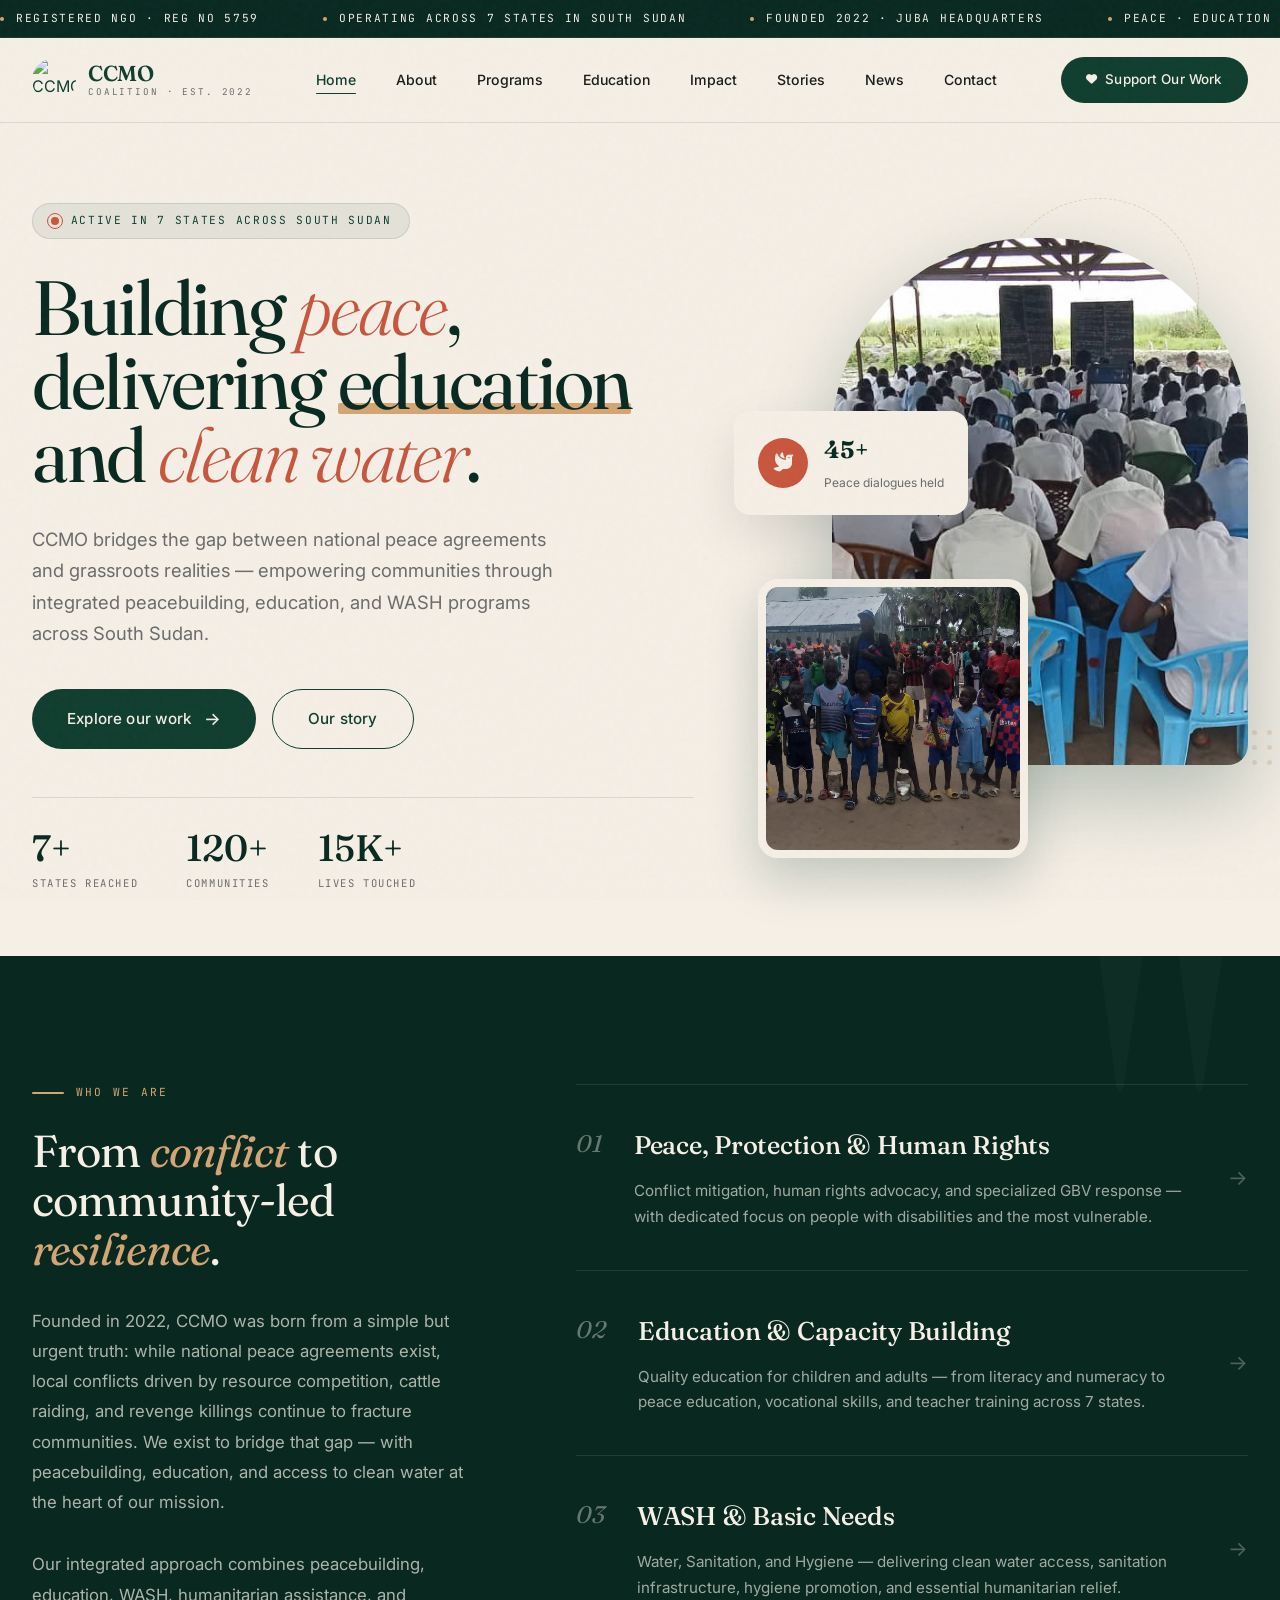
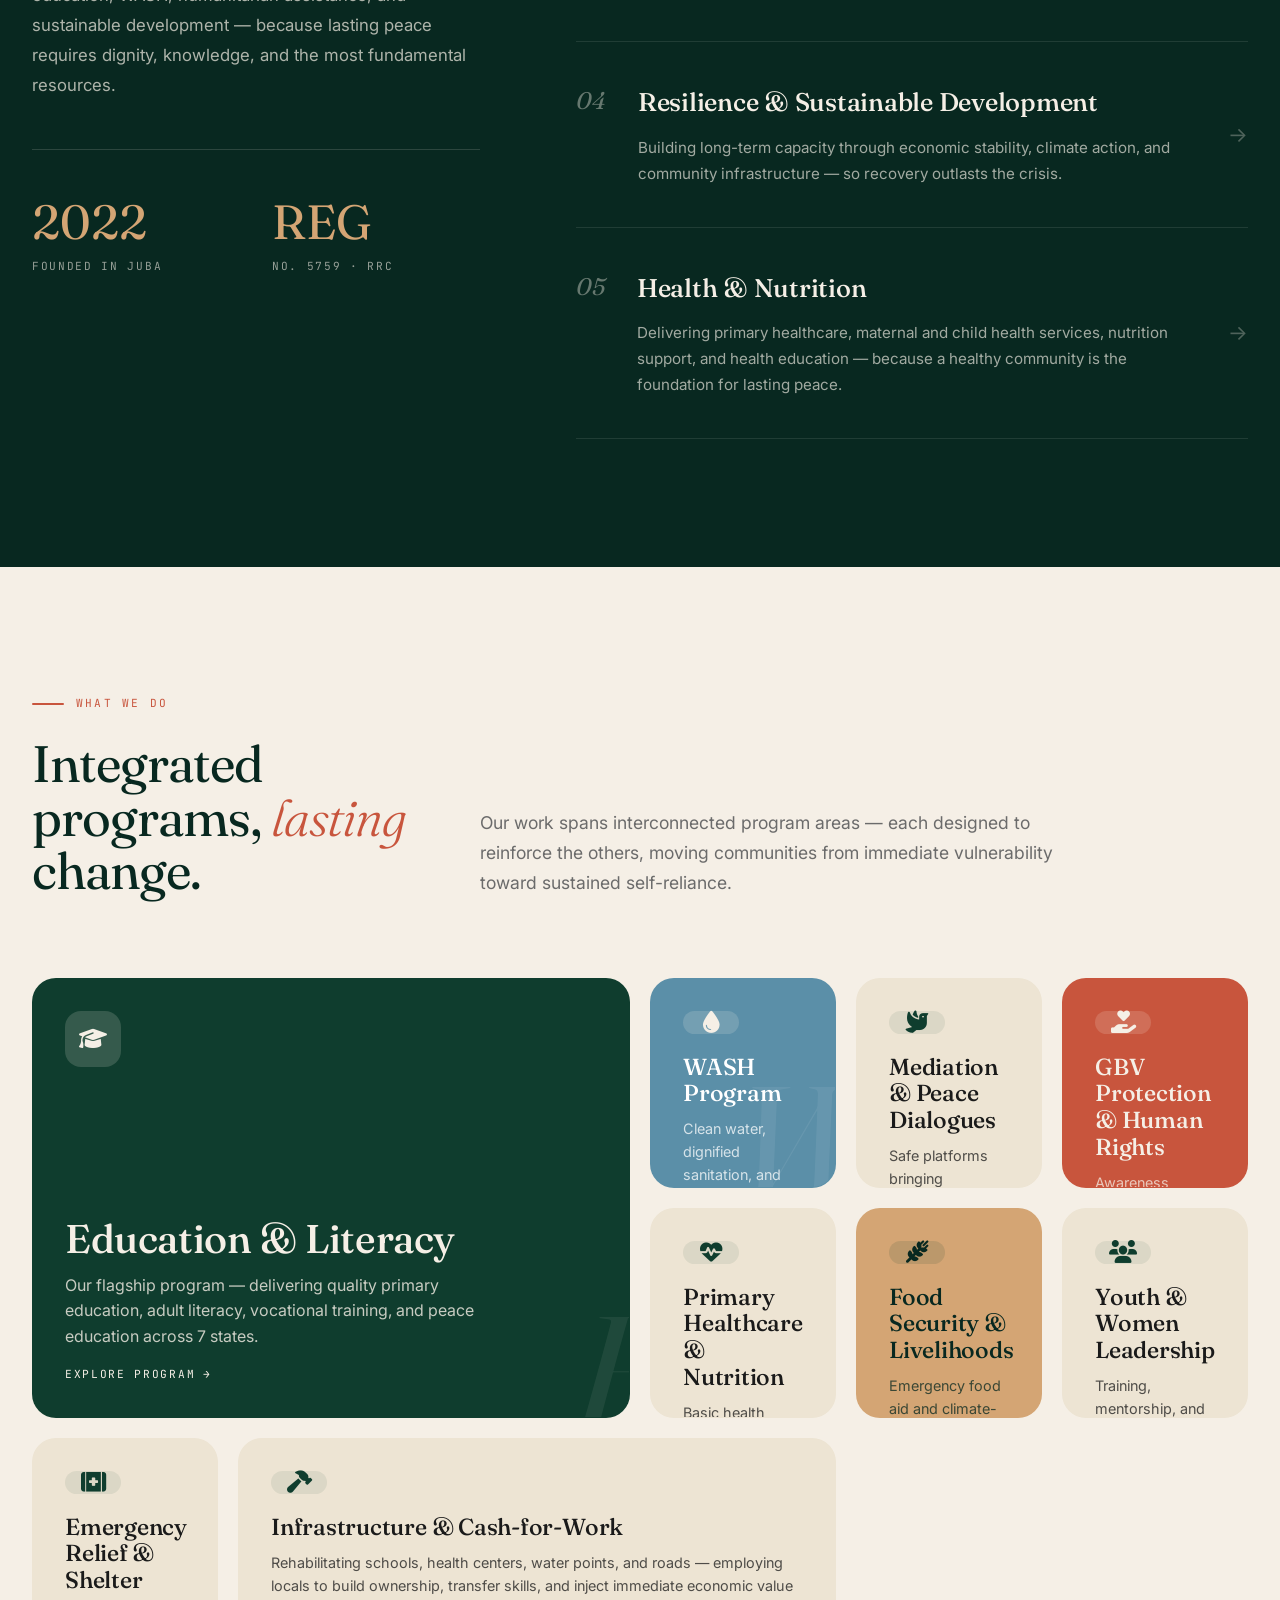
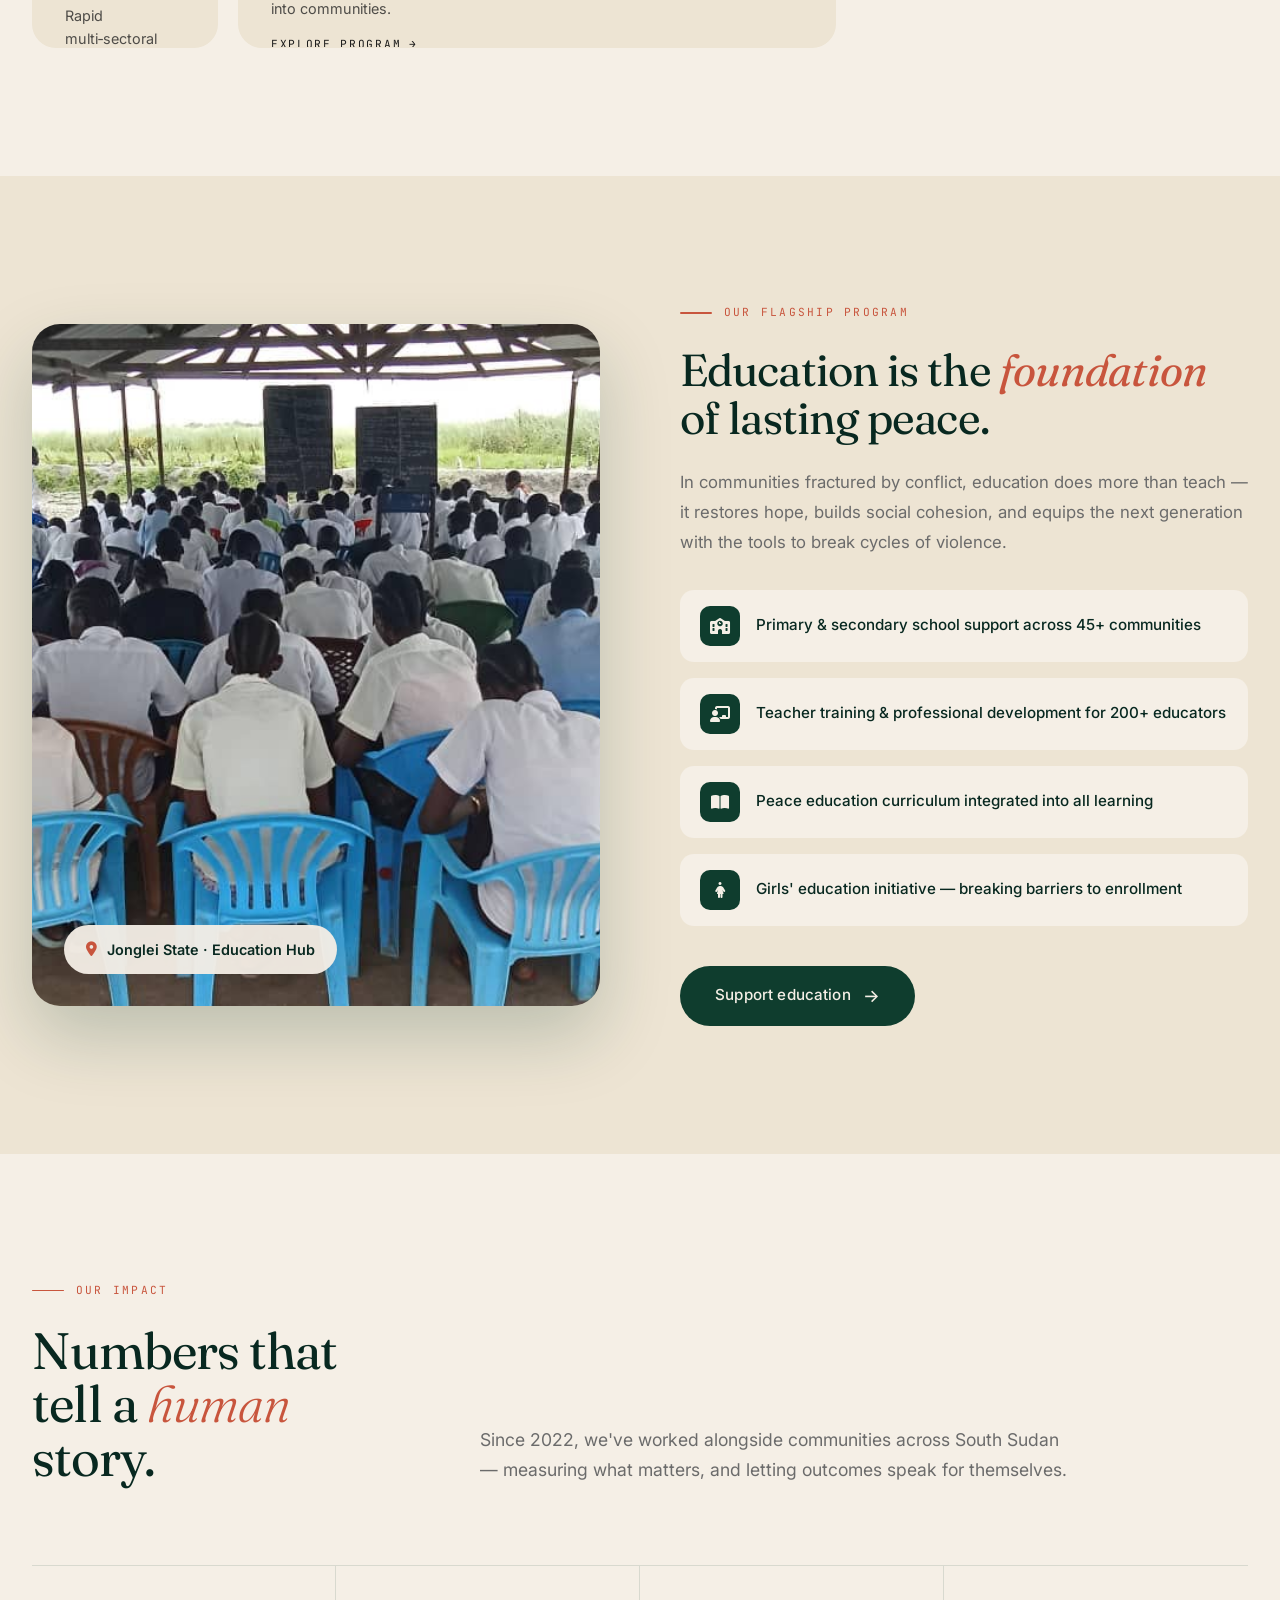
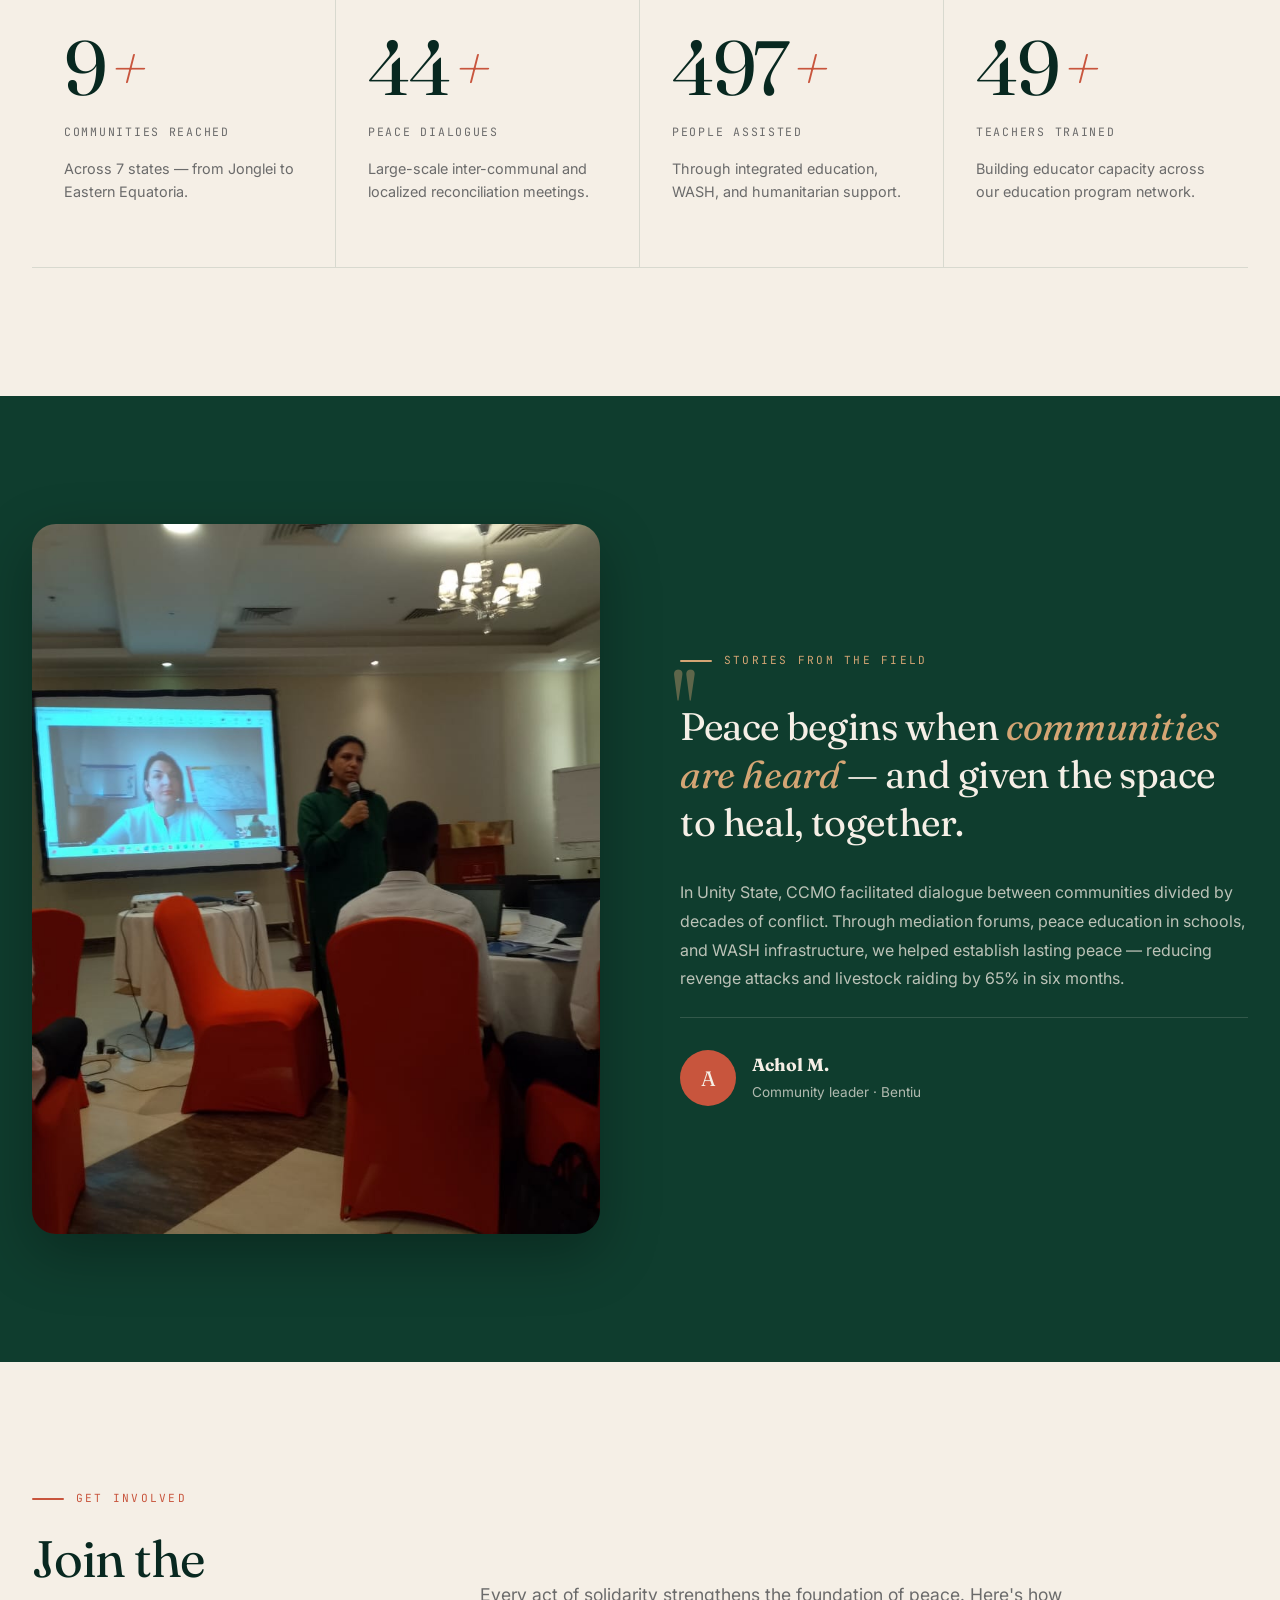
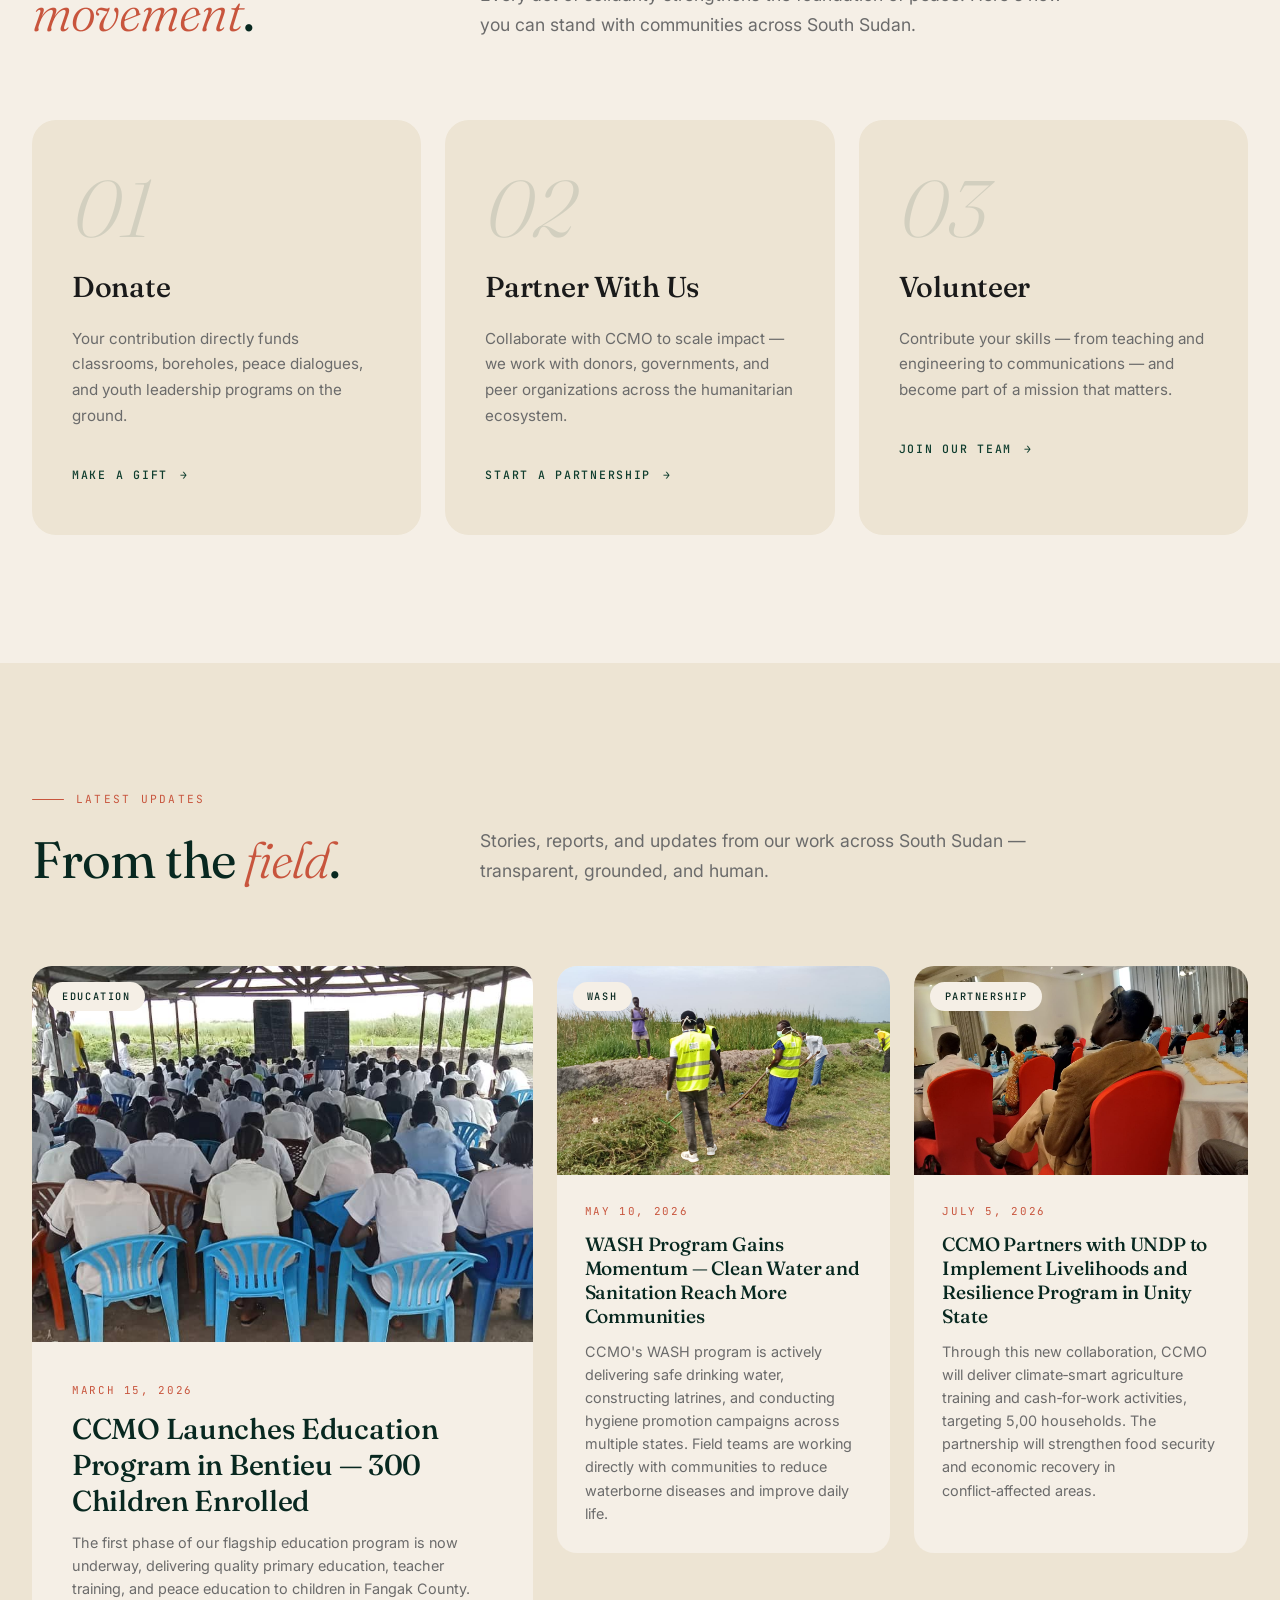
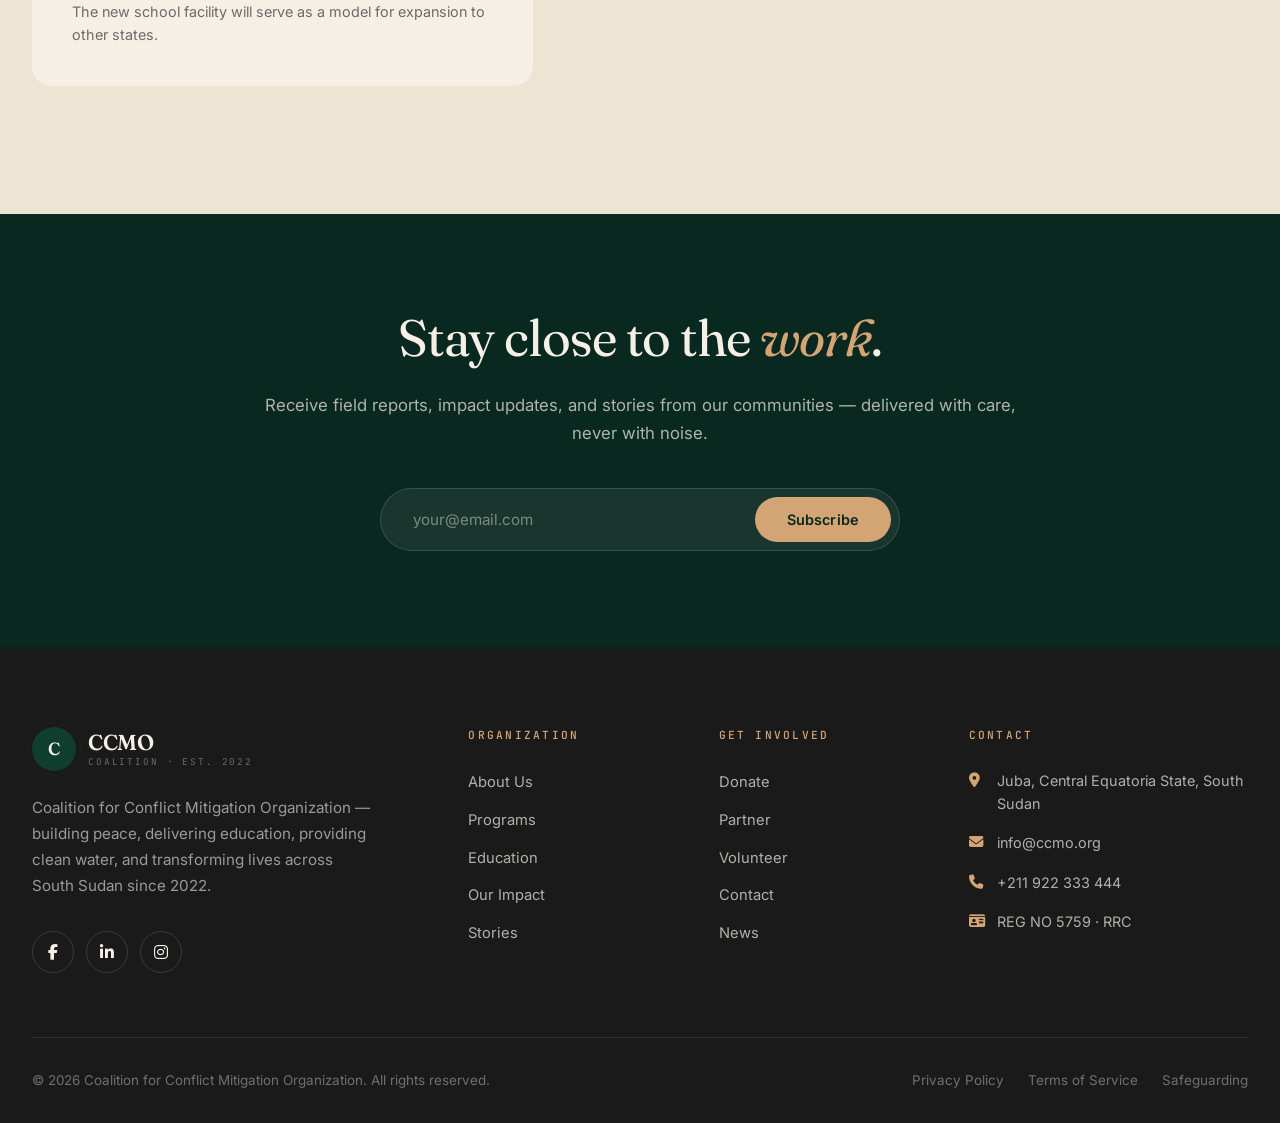
==== commit 86999aff: "Update index.html" ====
--- a/index.html
+++ b/index.html
@@ -230,7 +230,7 @@
     <section class="story" id="story-preview">
         <div class="container">
             <div class="story-grid">
-                <div class="story-image reveal"><img src="assets/ccmd17.jpeg" alt="Community dialogue session" loading="lazy"><div class="story-location"><i class="fas fa-location-dot"></i>Unity State · Field Report</div></div>
+                <div class="story-image reveal"><img src="assets/ccmd17.jpeg" alt="Community dialogue session" loading="lazy"></div>
                 <div class="story-content reveal reveal-delay-2">
                     <div class="section-label">Stories from the Field</div>
                     <h2 class="story-quote">Peace begins when <span class="italic">communities are heard</span> — and given the space to heal, together.</h2>
--- a/style.css
+++ b/style.css
@@ -180,6 +180,28 @@
     transition: all 0.3s;
 }
 
+/* Logo image replacing the old circle mark */
+.logo-img {
+    width: 44px;           /* same as old logo-mark size */
+    height: 44px;
+    border-radius: 50%;    /* keeps a circular appearance like before */
+    object-fit: cover;     /* or "contain" if your logo is not square */
+    display: block;
+    flex-shrink: 0;
+    transition: all 0.3s;
+}
+
+/* Hover effect on the whole logo link – subtle */
+.logo:hover .logo-img {
+    transform: scale(1.05);
+    opacity: 0.9;
+}
+
+/* Optional: remove the old logo-mark ring effect if you want */
+.logo:hover .logo-img {
+    box-shadow: 0 0 0 4px rgba(15, 61, 46, 0.15);
+}
+
 .logo:hover .logo-mark {
     background: var(--forest-deep);
     transform: scale(1.04);
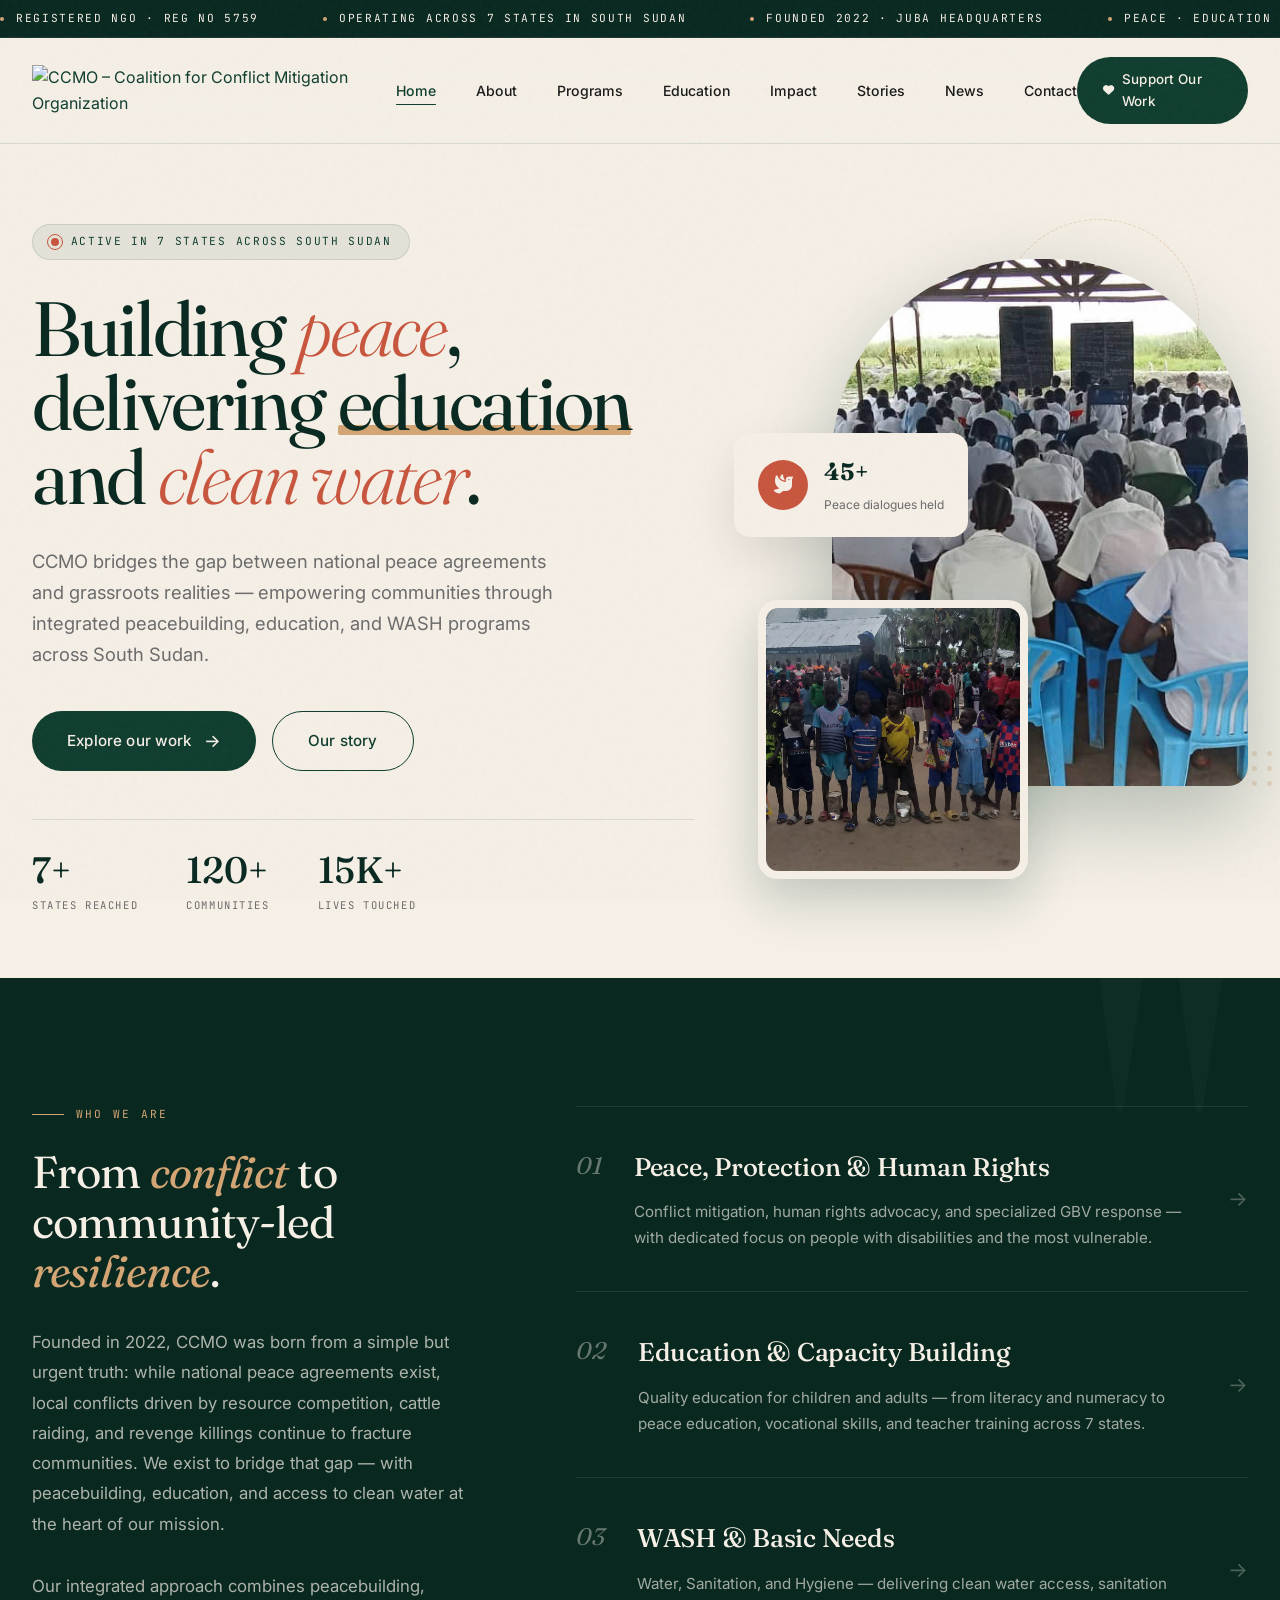
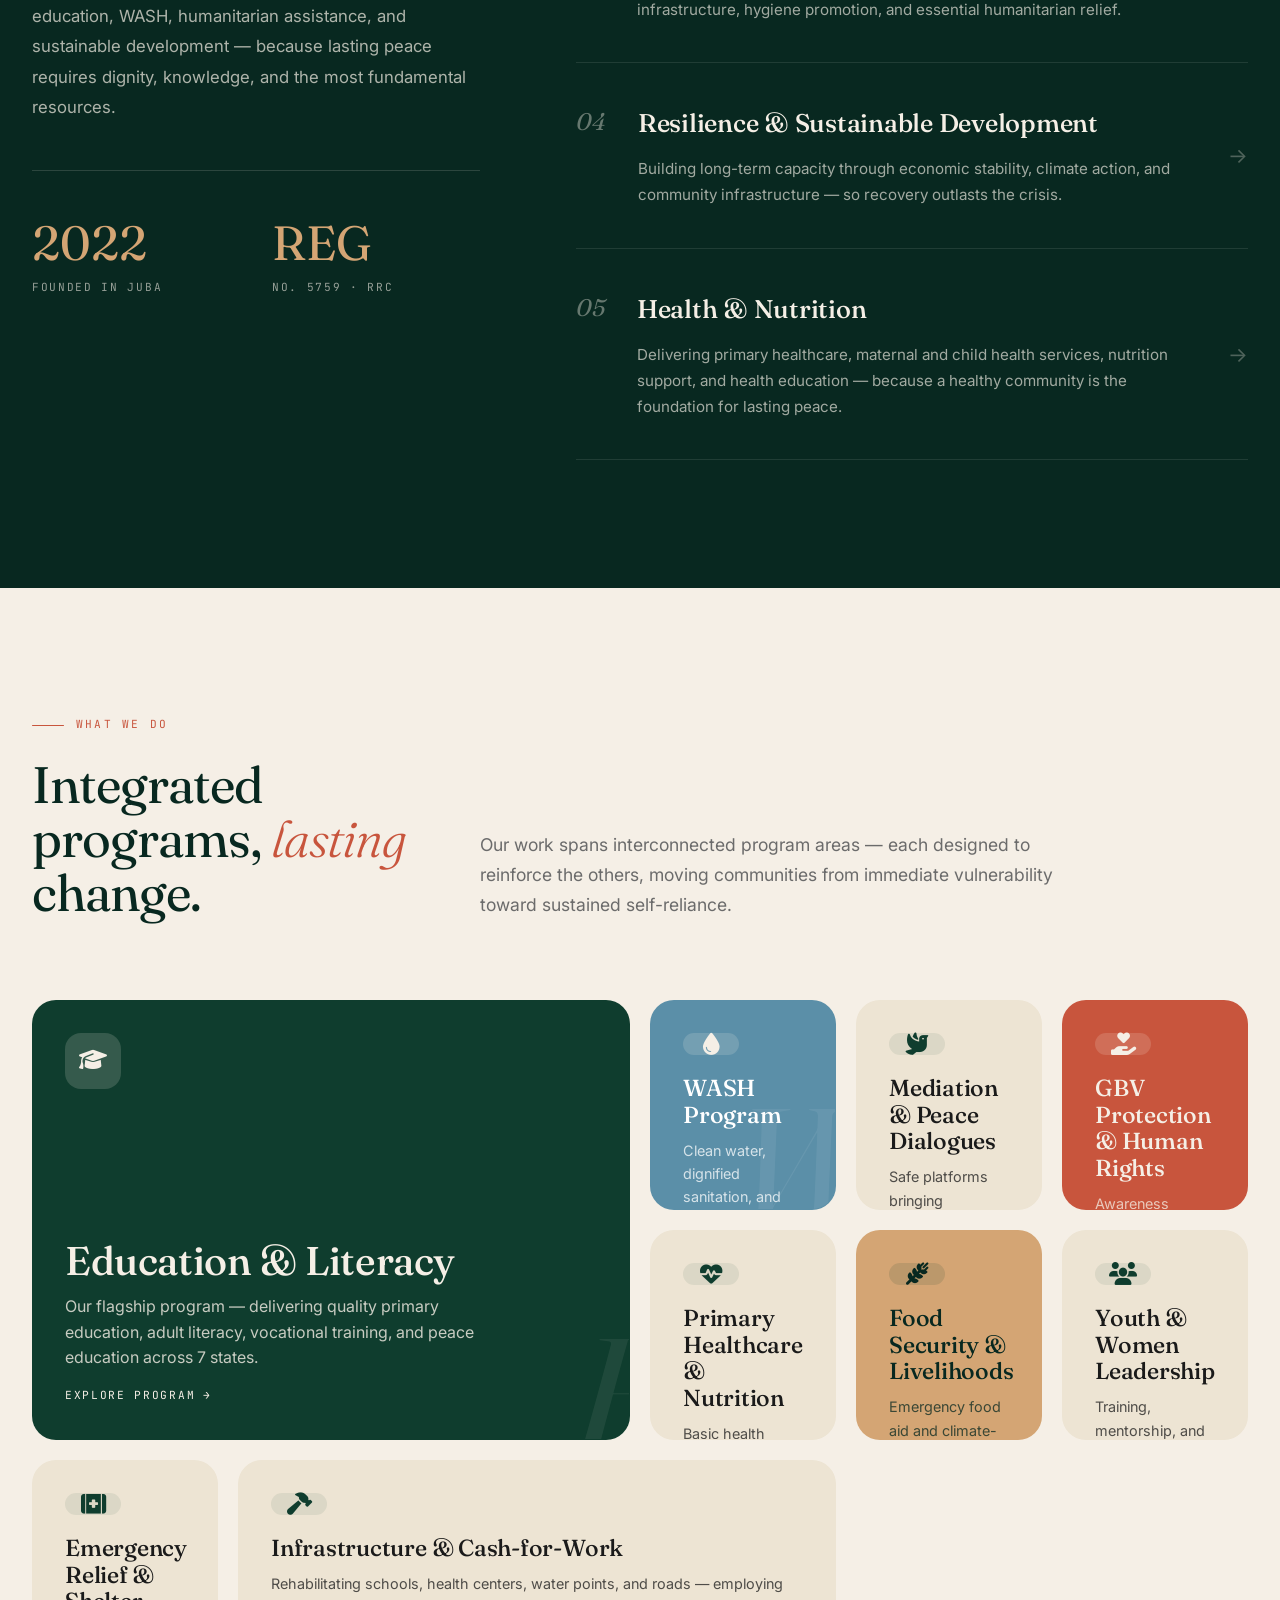
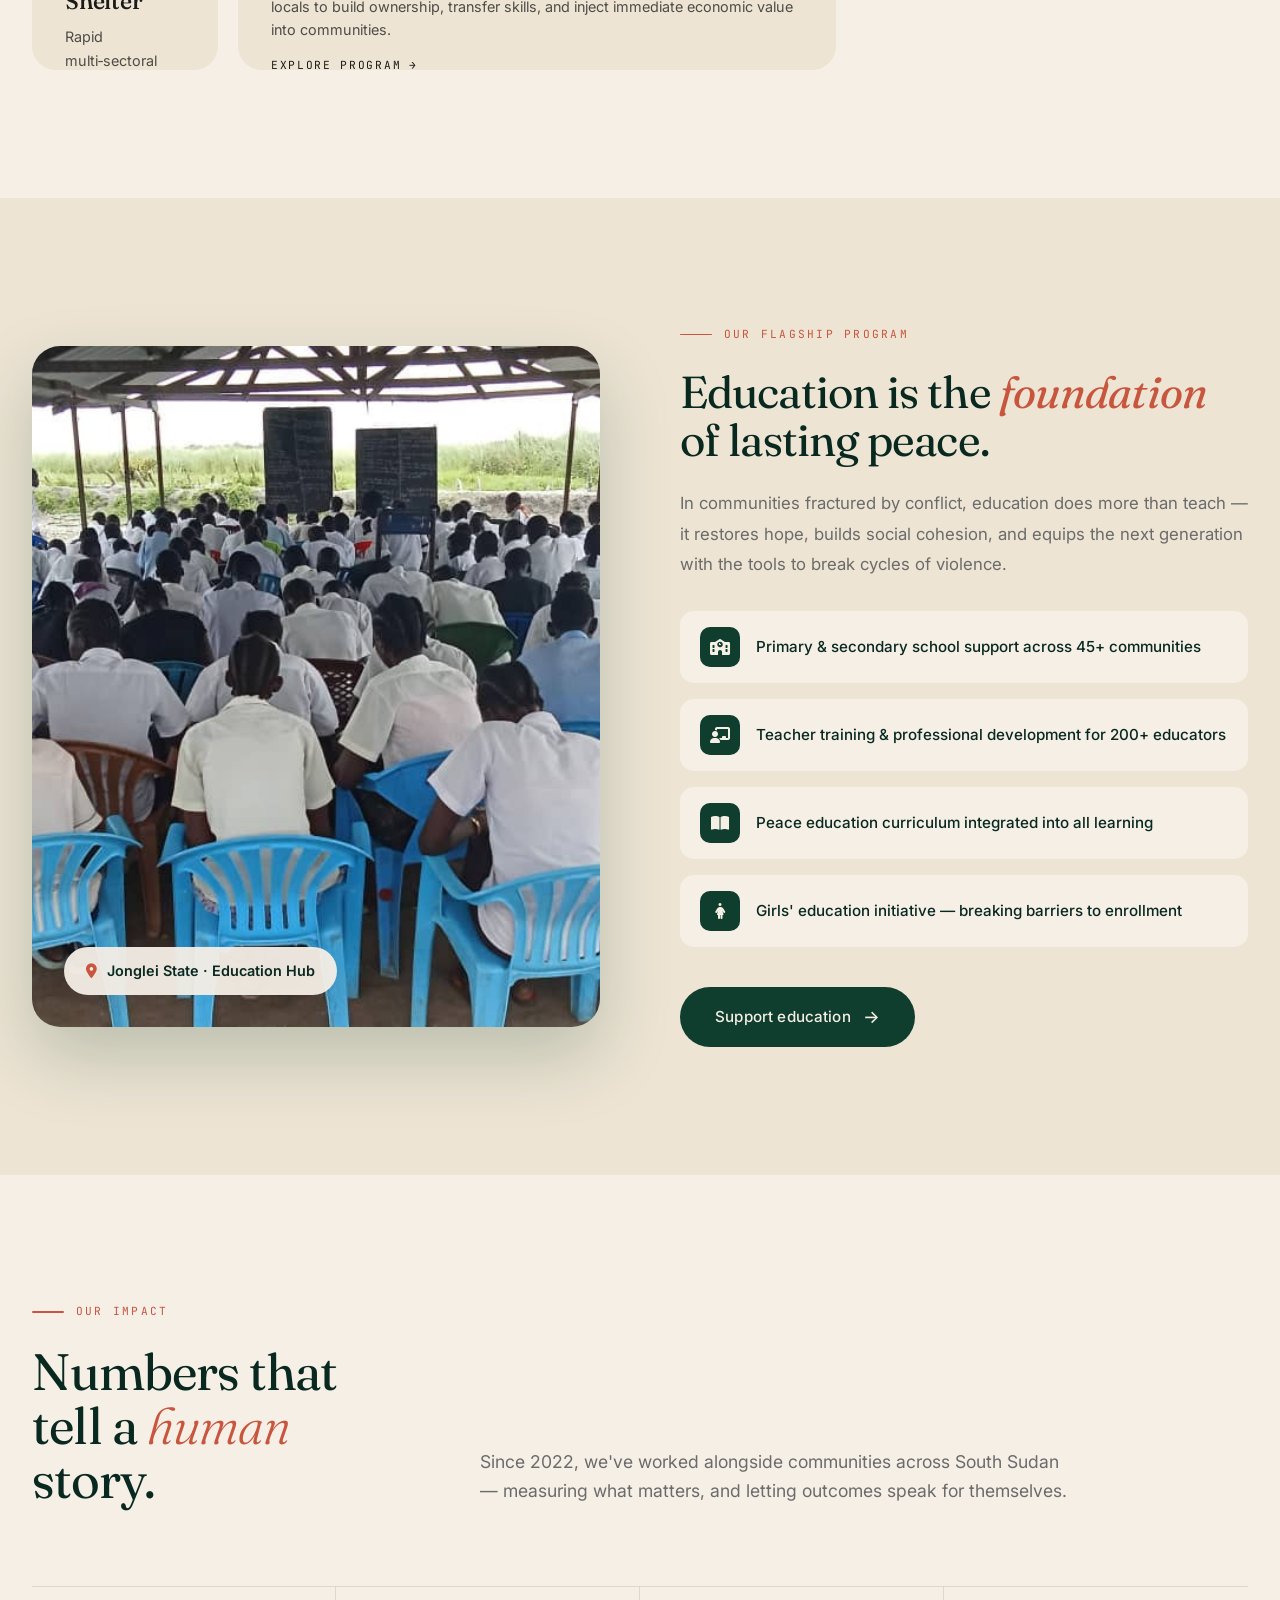
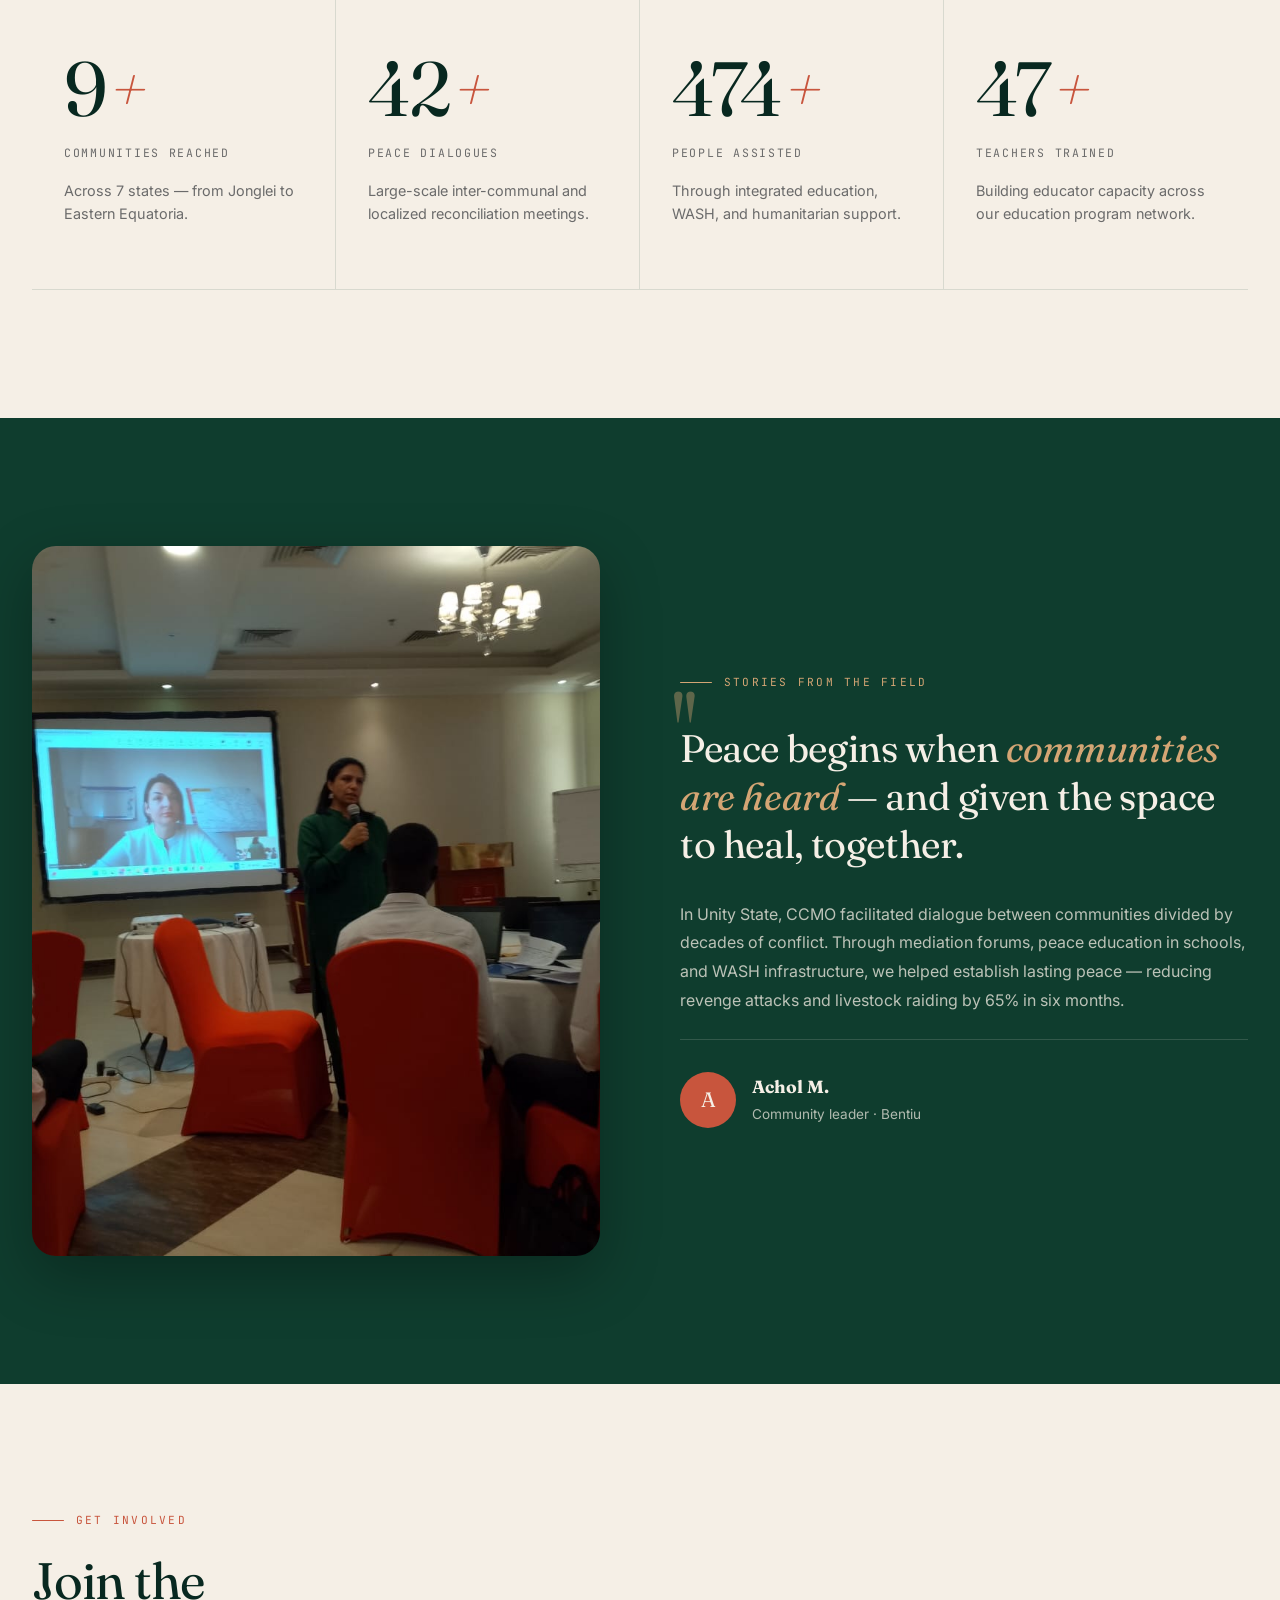
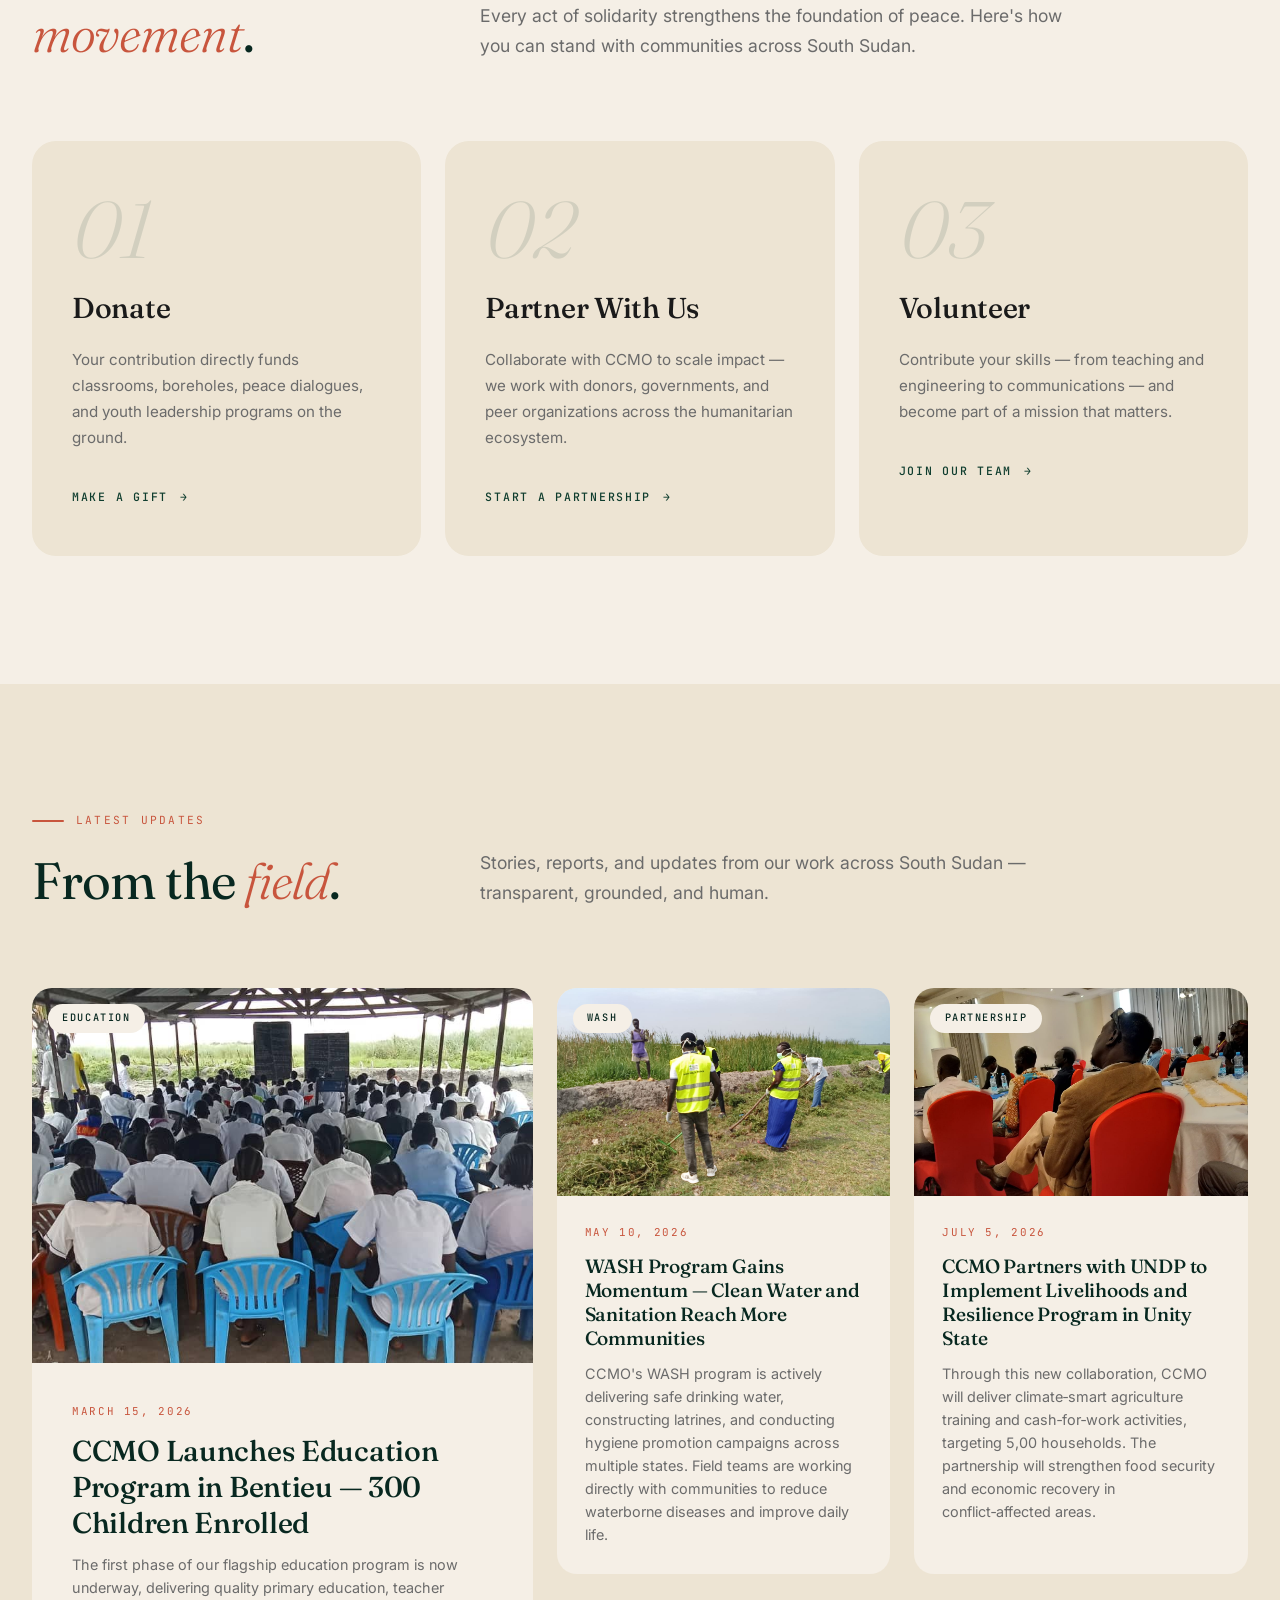
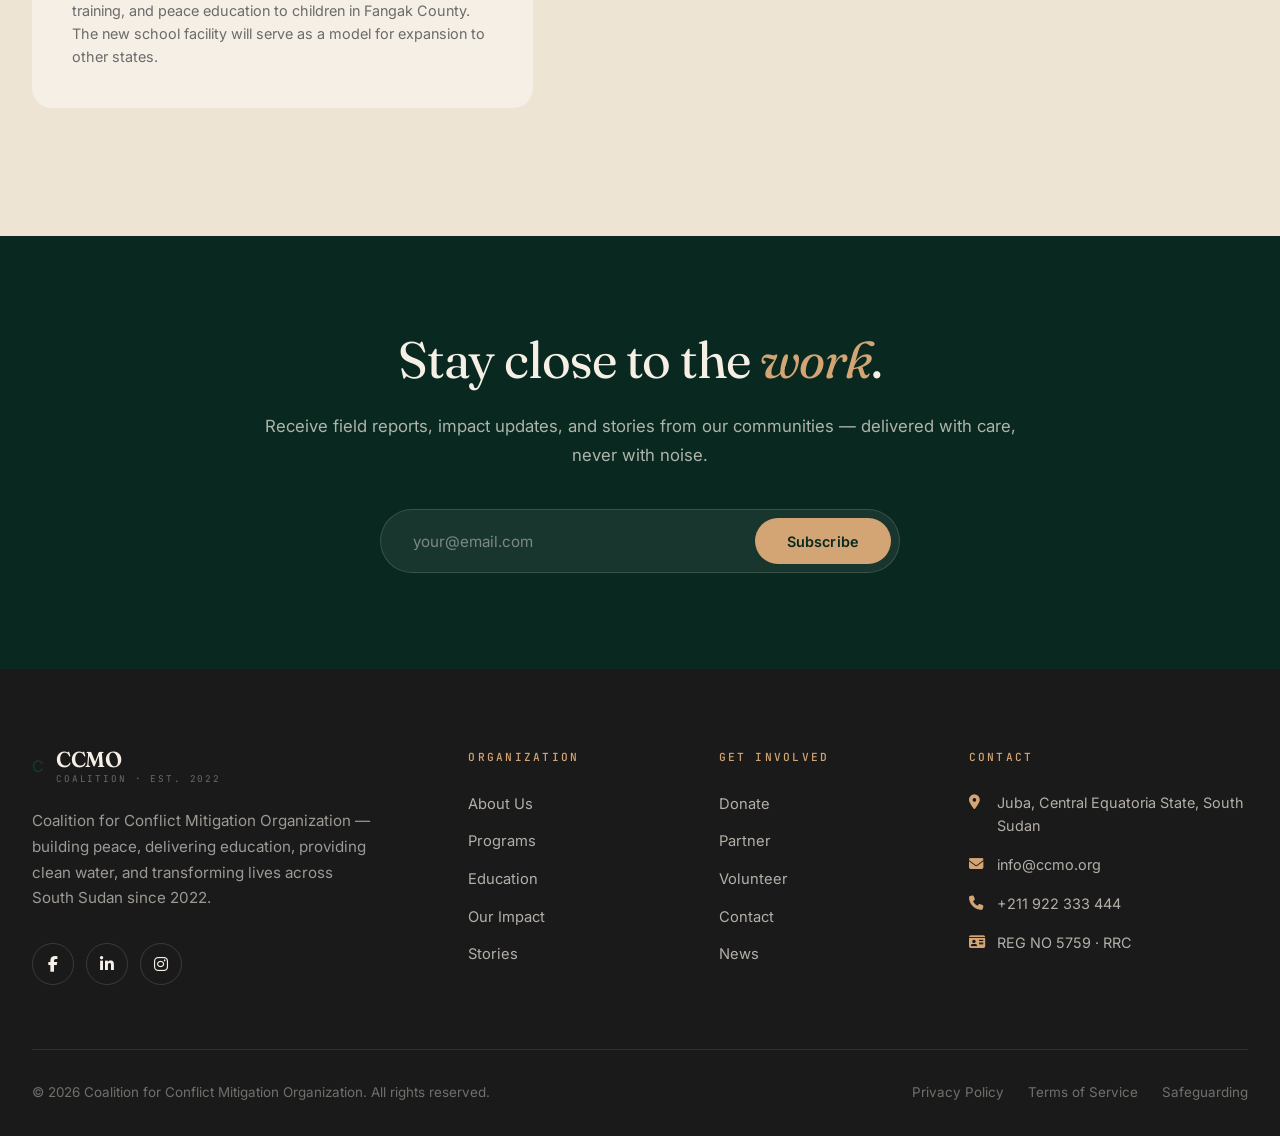
==== commit b2a278a4: "Update index.html" ====
--- a/index.html
+++ b/index.html
@@ -27,8 +27,7 @@
     <nav id="navbar">
         <div class="nav-inner">
            <a href="index.html" class="logo">
-    <img src="assets/ccmologo.jpeg" alt="CCMO Logo" class="logo-img">
-    <div class="logo-text"><strong>CCMO</strong><span>Coalition · Est. 2022</span></div>
+    <img src="assets/logo.png" alt="CCMO – Coalition for Conflict Mitigation Organization">
 </a>
             <ul class="nav-links" id="navLinks">
                 <li><a href="index.html" class="active">Home</a></li>
--- a/style.css
+++ b/style.css
@@ -145,7 +145,6 @@
     max-width: 1400px;
     margin: 0 auto;
 }
-
 .logo {
     display: flex;
     align-items: center;
@@ -154,62 +153,20 @@
     color: var(--forest);
 }
 
-.logo-mark {
+.logo-img {
     width: 44px;
     height: 44px;
-    background: var(--forest);
     border-radius: 50%;
-    display: flex;
-    align-items: center;
-    justify-content: center;
-    color: var(--cream);
-    font-family: 'Fraunces', serif;
-    font-weight: 600;
-    font-size: 1.1rem;
-    position: relative;
-    transition: all 0.3s;
-}
-
-.logo-mark::after {
-    content: '';
-    position: absolute;
-    inset: -5px;
-    border: 1.5px solid var(--forest);
-    border-radius: 50%;
-    opacity: 0.25;
-    transition: all 0.3s;
-}
-
-/* Logo image replacing the old circle mark */
-.logo-img {
-    width: 44px;           /* same as old logo-mark size */
-    height: 44px;
-    border-radius: 50%;    /* keeps a circular appearance like before */
-    object-fit: cover;     /* or "contain" if your logo is not square */
+    object-fit: cover;
     display: block;
     flex-shrink: 0;
     transition: all 0.3s;
 }
 
-/* Hover effect on the whole logo link – subtle */
 .logo:hover .logo-img {
     transform: scale(1.05);
     opacity: 0.9;
-}
-
-/* Optional: remove the old logo-mark ring effect if you want */
-.logo:hover .logo-img {
     box-shadow: 0 0 0 4px rgba(15, 61, 46, 0.15);
-}
-
-.logo:hover .logo-mark {
-    background: var(--forest-deep);
-    transform: scale(1.04);
-}
-
-.logo:hover .logo-mark::after {
-    inset: -7px;
-    opacity: 0.4;
 }
 
 .logo-text {
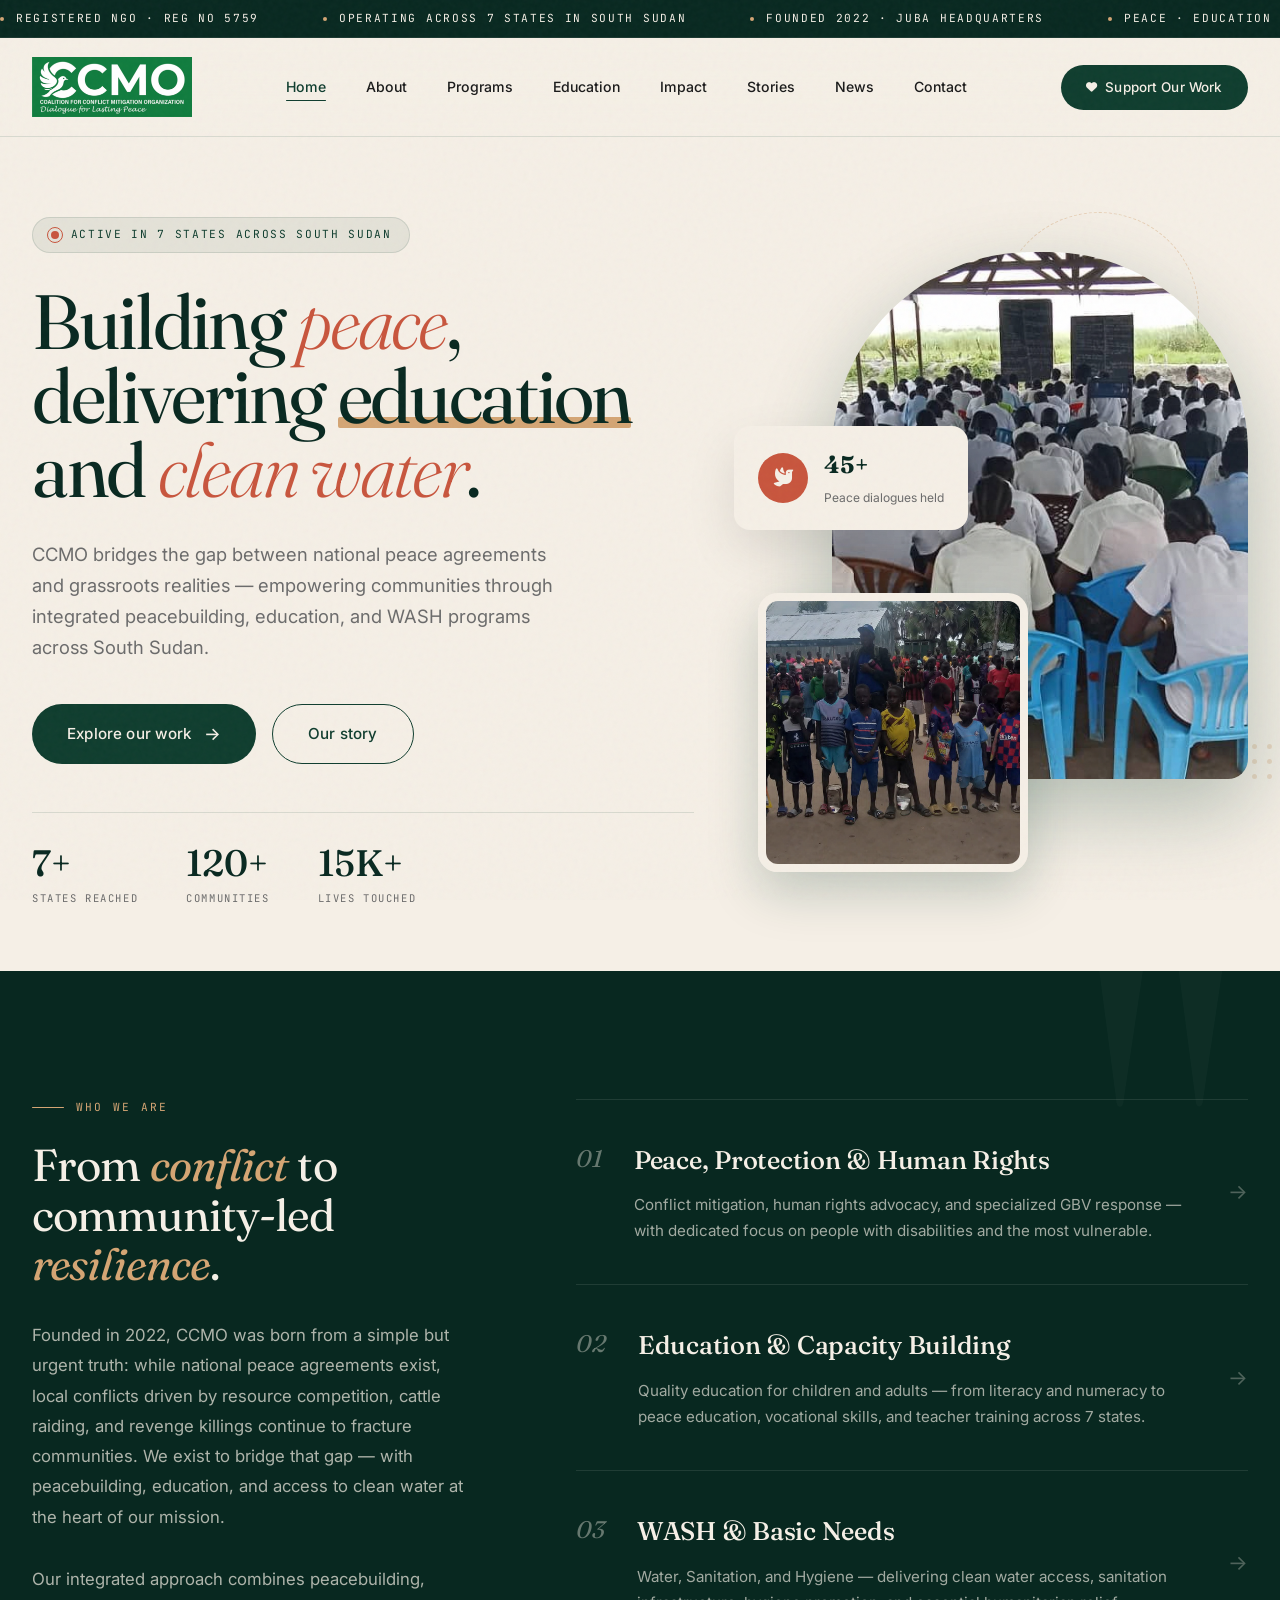
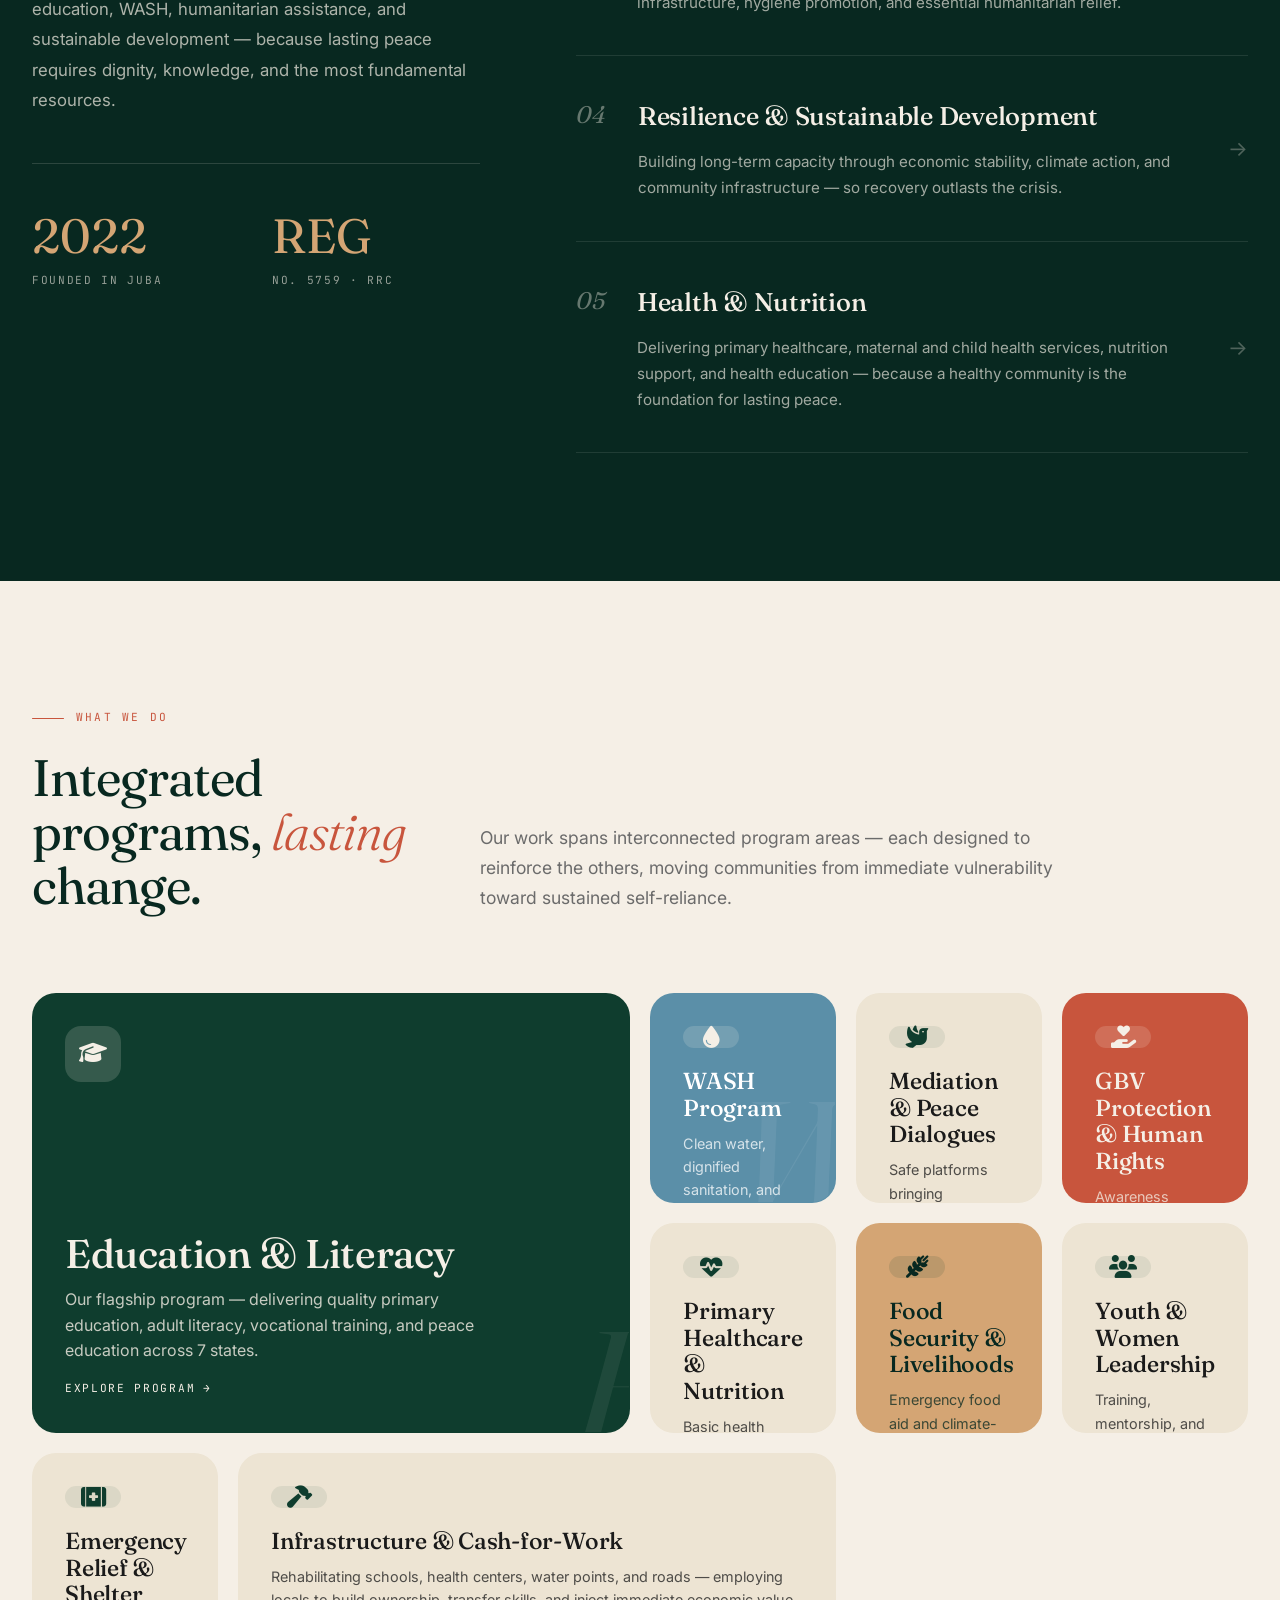
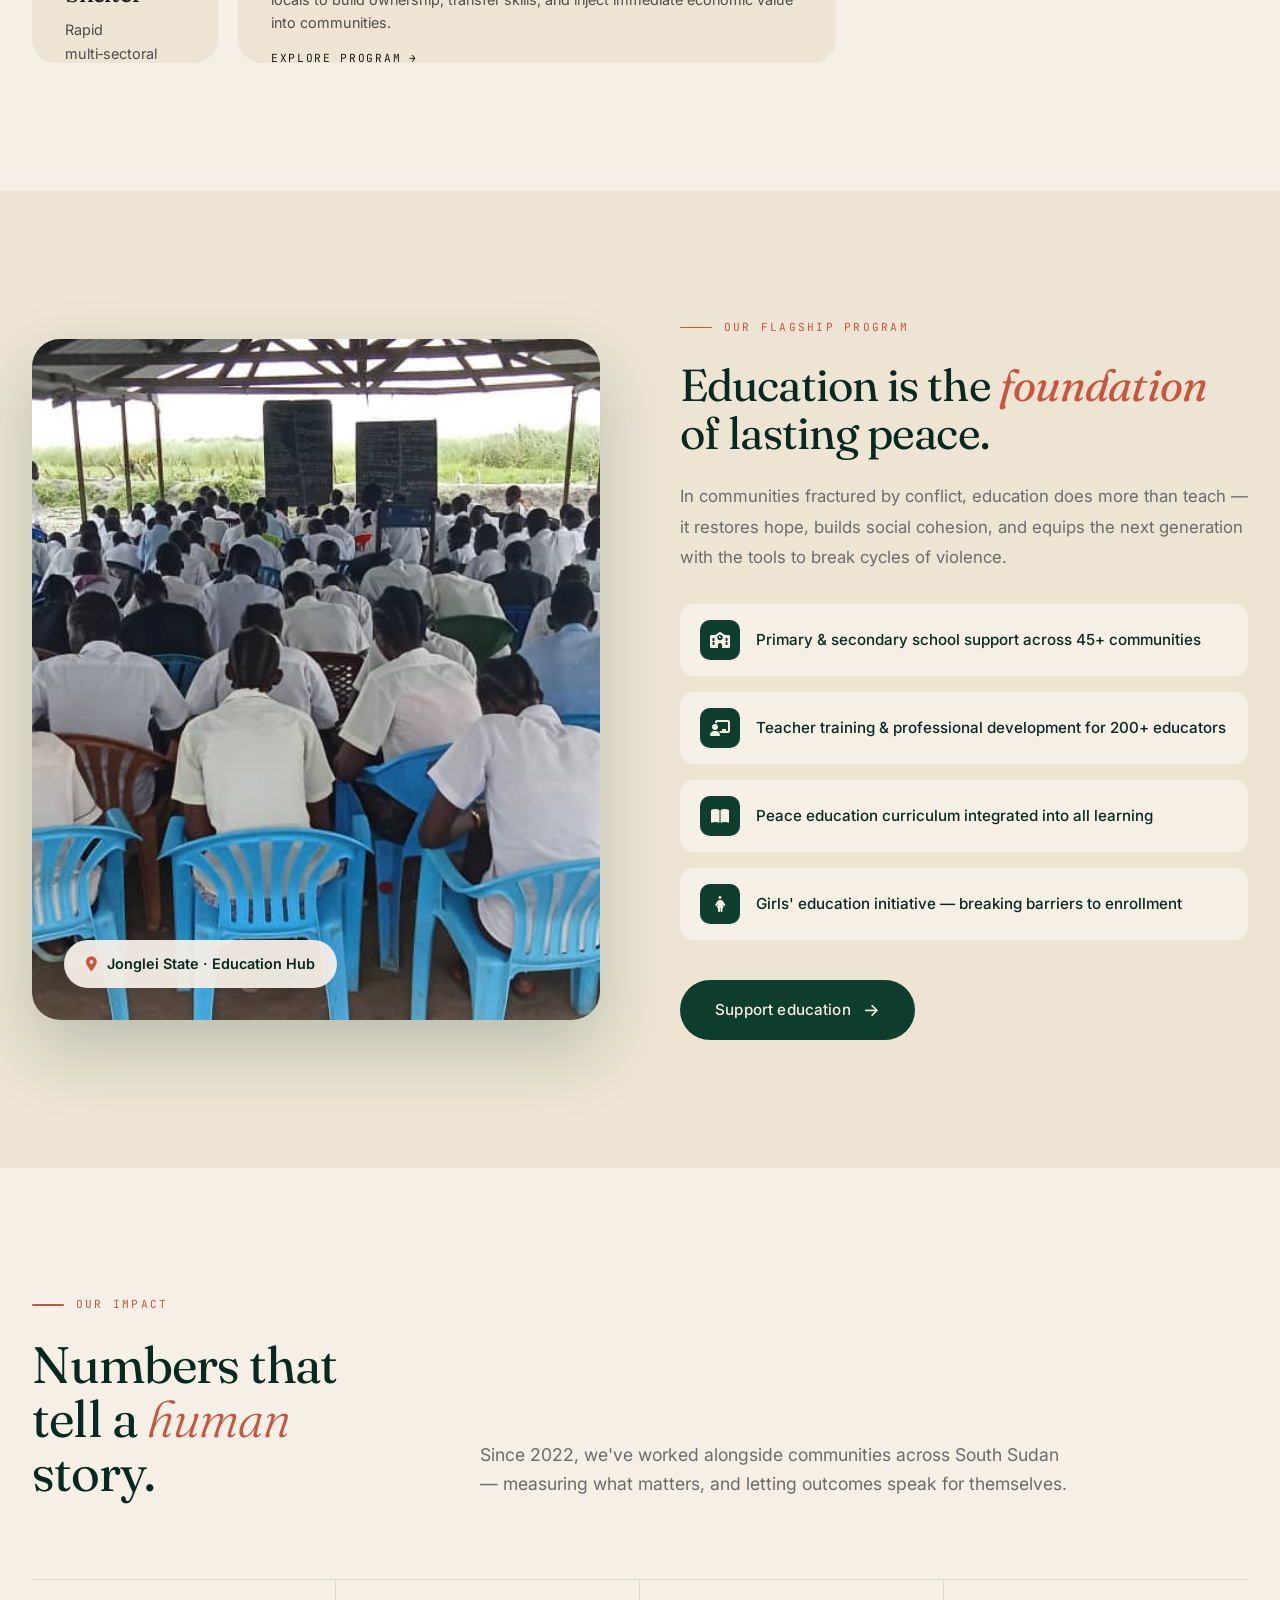
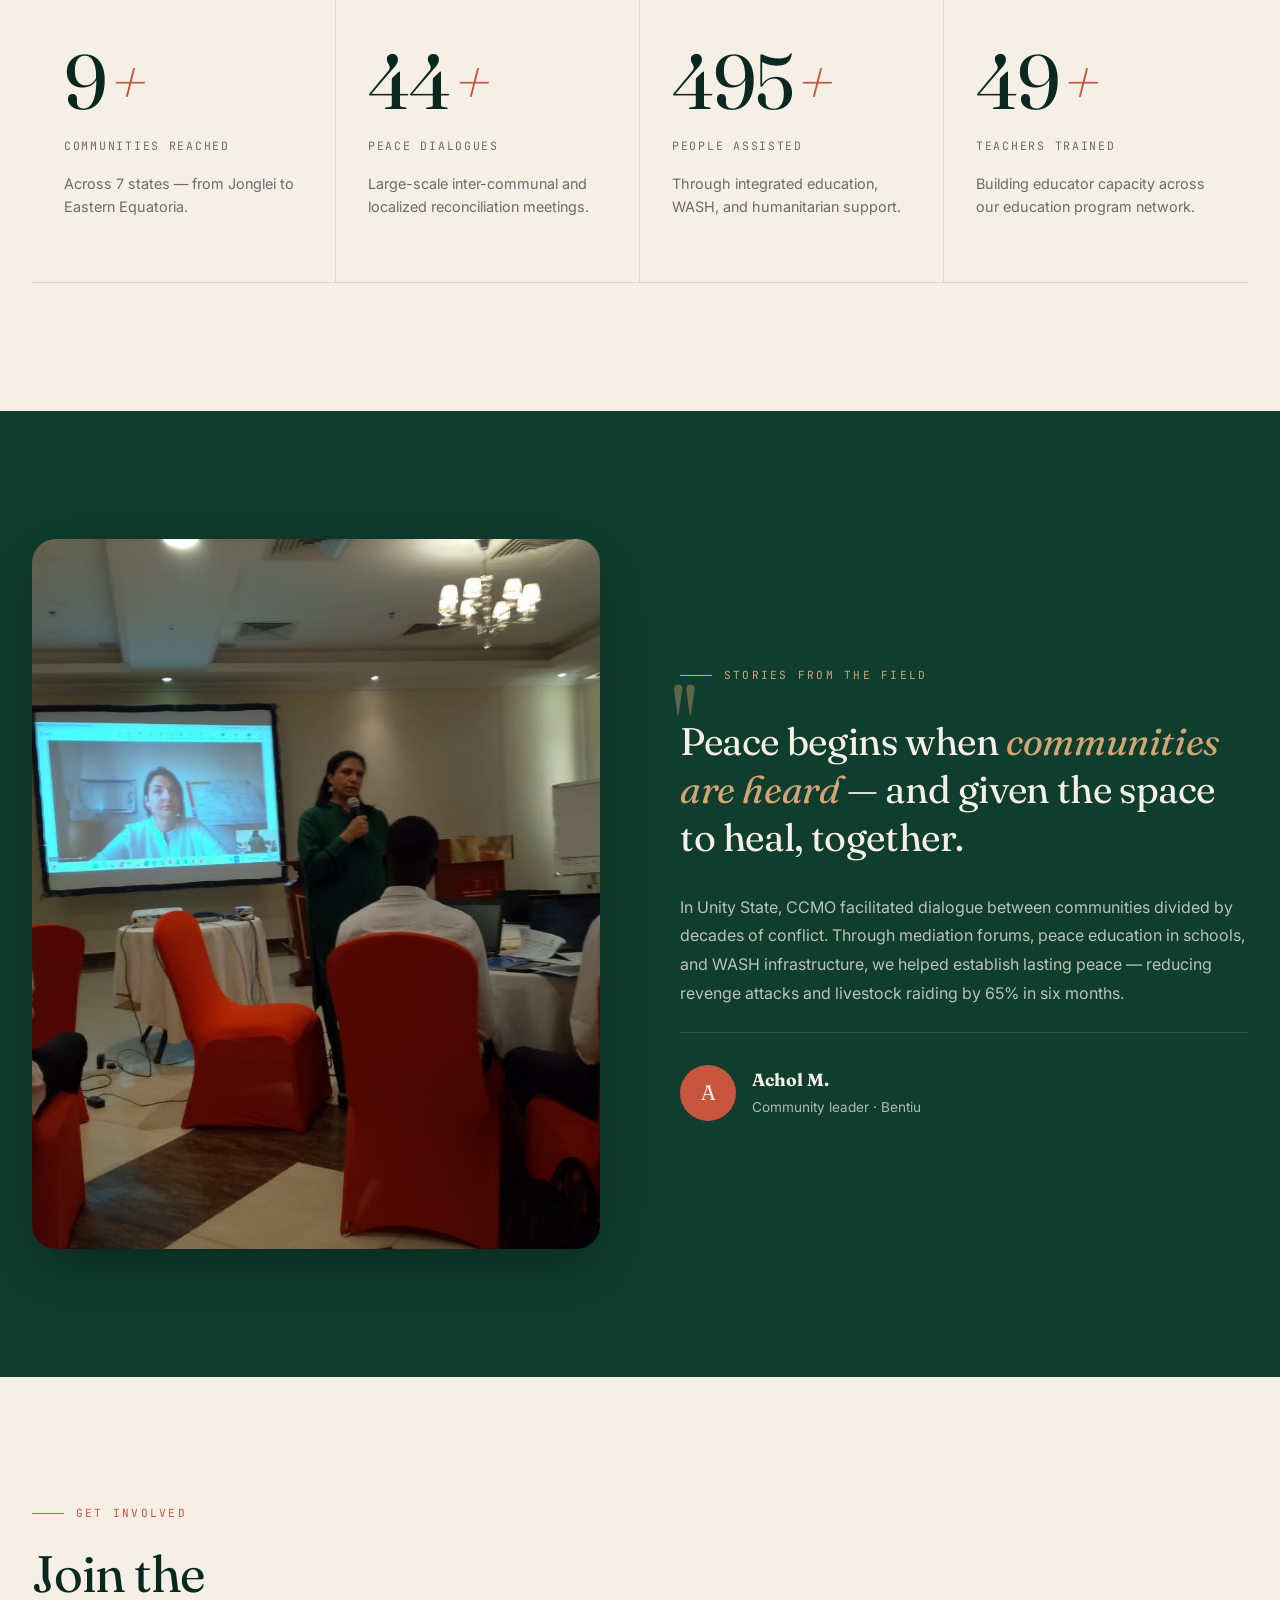
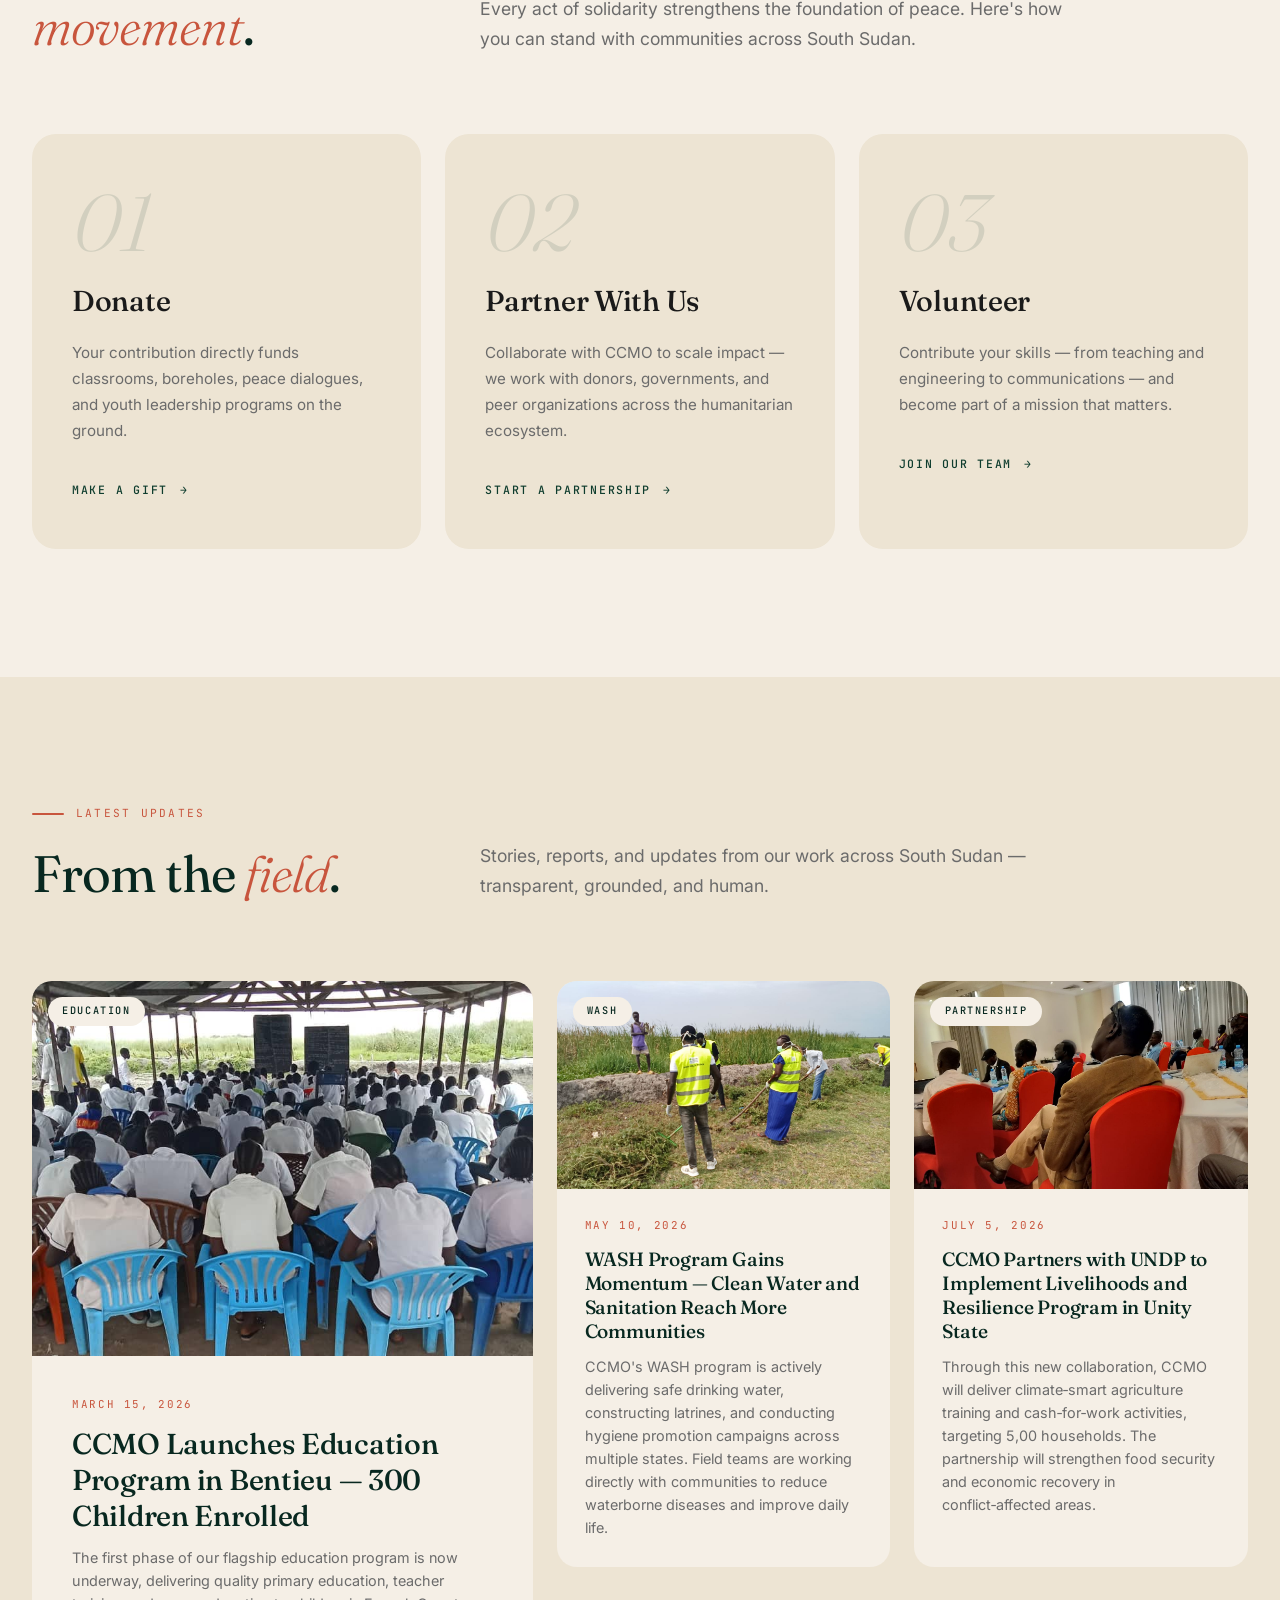
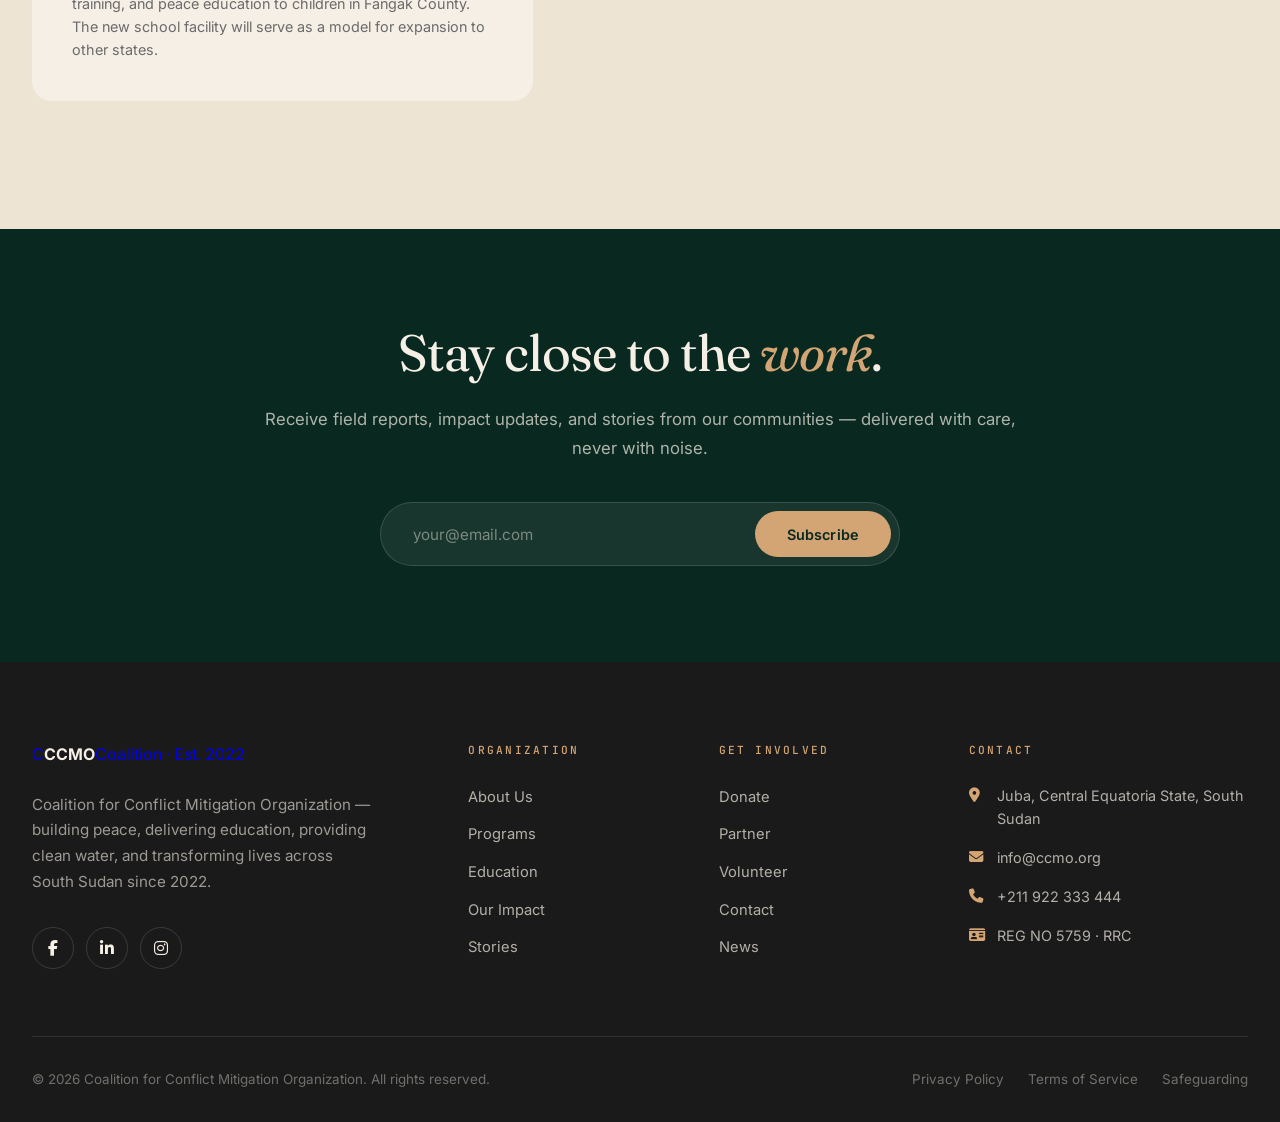
==== commit 797fa19e: "Update logo image source in index.html" ====
--- a/index.html
+++ b/index.html
@@ -27,7 +27,7 @@
     <nav id="navbar">
         <div class="nav-inner">
            <a href="index.html" class="logo">
-    <img src="assets/logo.png" alt="CCMO – Coalition for Conflict Mitigation Organization">
+    <img src="assets/ccmologo.jpeg" alt="CCMO – Coalition for Conflict Mitigation Organization">
 </a>
             <ul class="nav-links" id="navLinks">
                 <li><a href="index.html" class="active">Home</a></li>
--- a/style.css
+++ b/style.css
@@ -148,47 +148,28 @@
 .logo {
     display: flex;
     align-items: center;
-    gap: 0.75rem;
     text-decoration: none;
-    color: var(--forest);
-}
-
-.logo-img {
-    width: 44px;
-    height: 44px;
-    border-radius: 50%;
-    object-fit: cover;
+}
+
+.logo img {
     display: block;
-    flex-shrink: 0;
-    transition: all 0.3s;
-}
-
-.logo:hover .logo-img {
-    transform: scale(1.05);
+    max-width: 200px;       /* prevents the logo from becoming too wide */
+    height: auto;           /* keeps the natural aspect ratio */
+    max-height: 60px;       /* restricts the height so the nav stays slim */
+    object-fit: contain;
+    transition: transform 0.3s, opacity 0.3s;
+}
+
+.logo:hover img {
+    transform: scale(1.03);
     opacity: 0.9;
-    box-shadow: 0 0 0 4px rgba(15, 61, 46, 0.15);
-}
-
-.logo-text {
-    display: flex;
-    flex-direction: column;
-    line-height: 1;
-}
-
-.logo-text strong {
-    font-family: 'Fraunces', serif;
-    font-size: 1.35rem;
-    font-weight: 600;
-    letter-spacing: -0.02em;
-}
-
-.logo-text span {
-    font-family: 'JetBrains Mono', monospace;
-    font-size: 0.58rem;
-    letter-spacing: 0.2em;
-    text-transform: uppercase;
-    color: var(--muted);
-    margin-top: 4px;
+}
+
+@media (max-width: 640px) {
+    .logo img {
+        max-width: 140px;   /* slightly smaller on mobile */
+        max-height: 45px;
+    }
 }
 
 .nav-links {
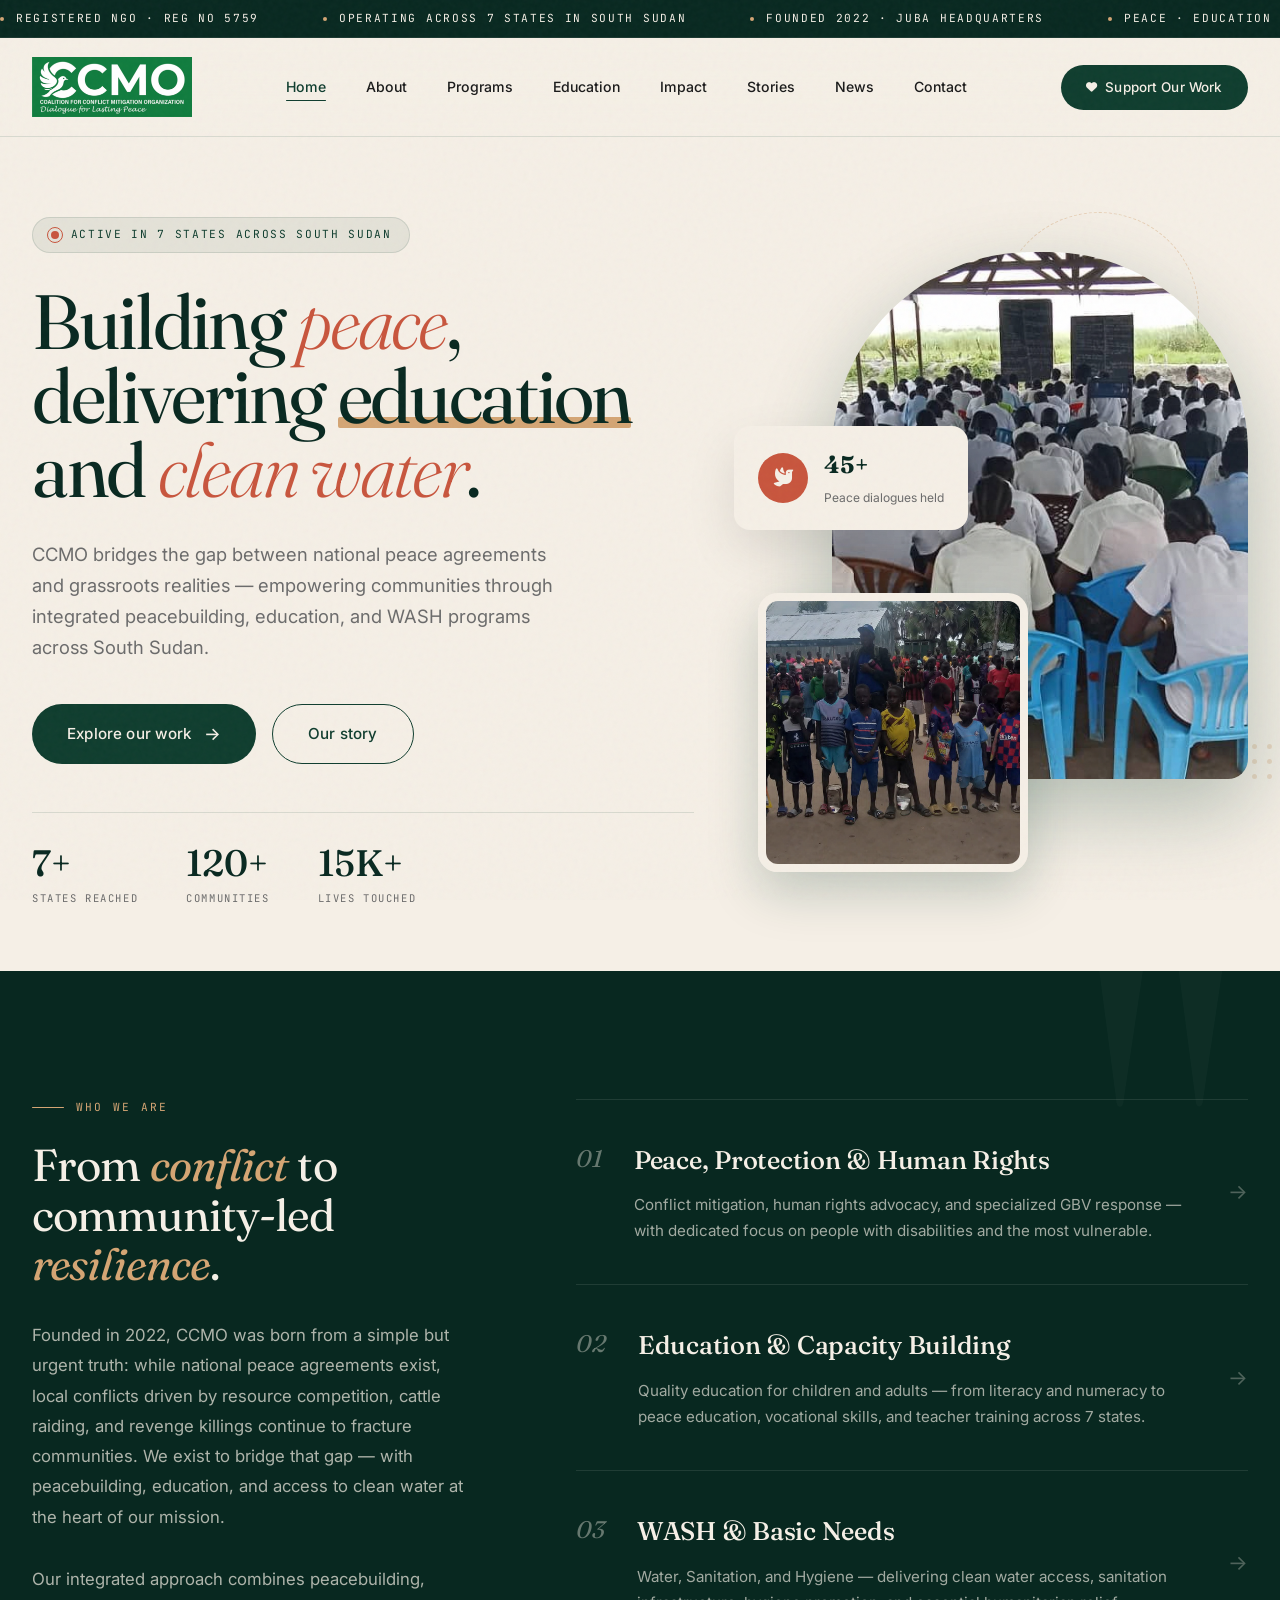
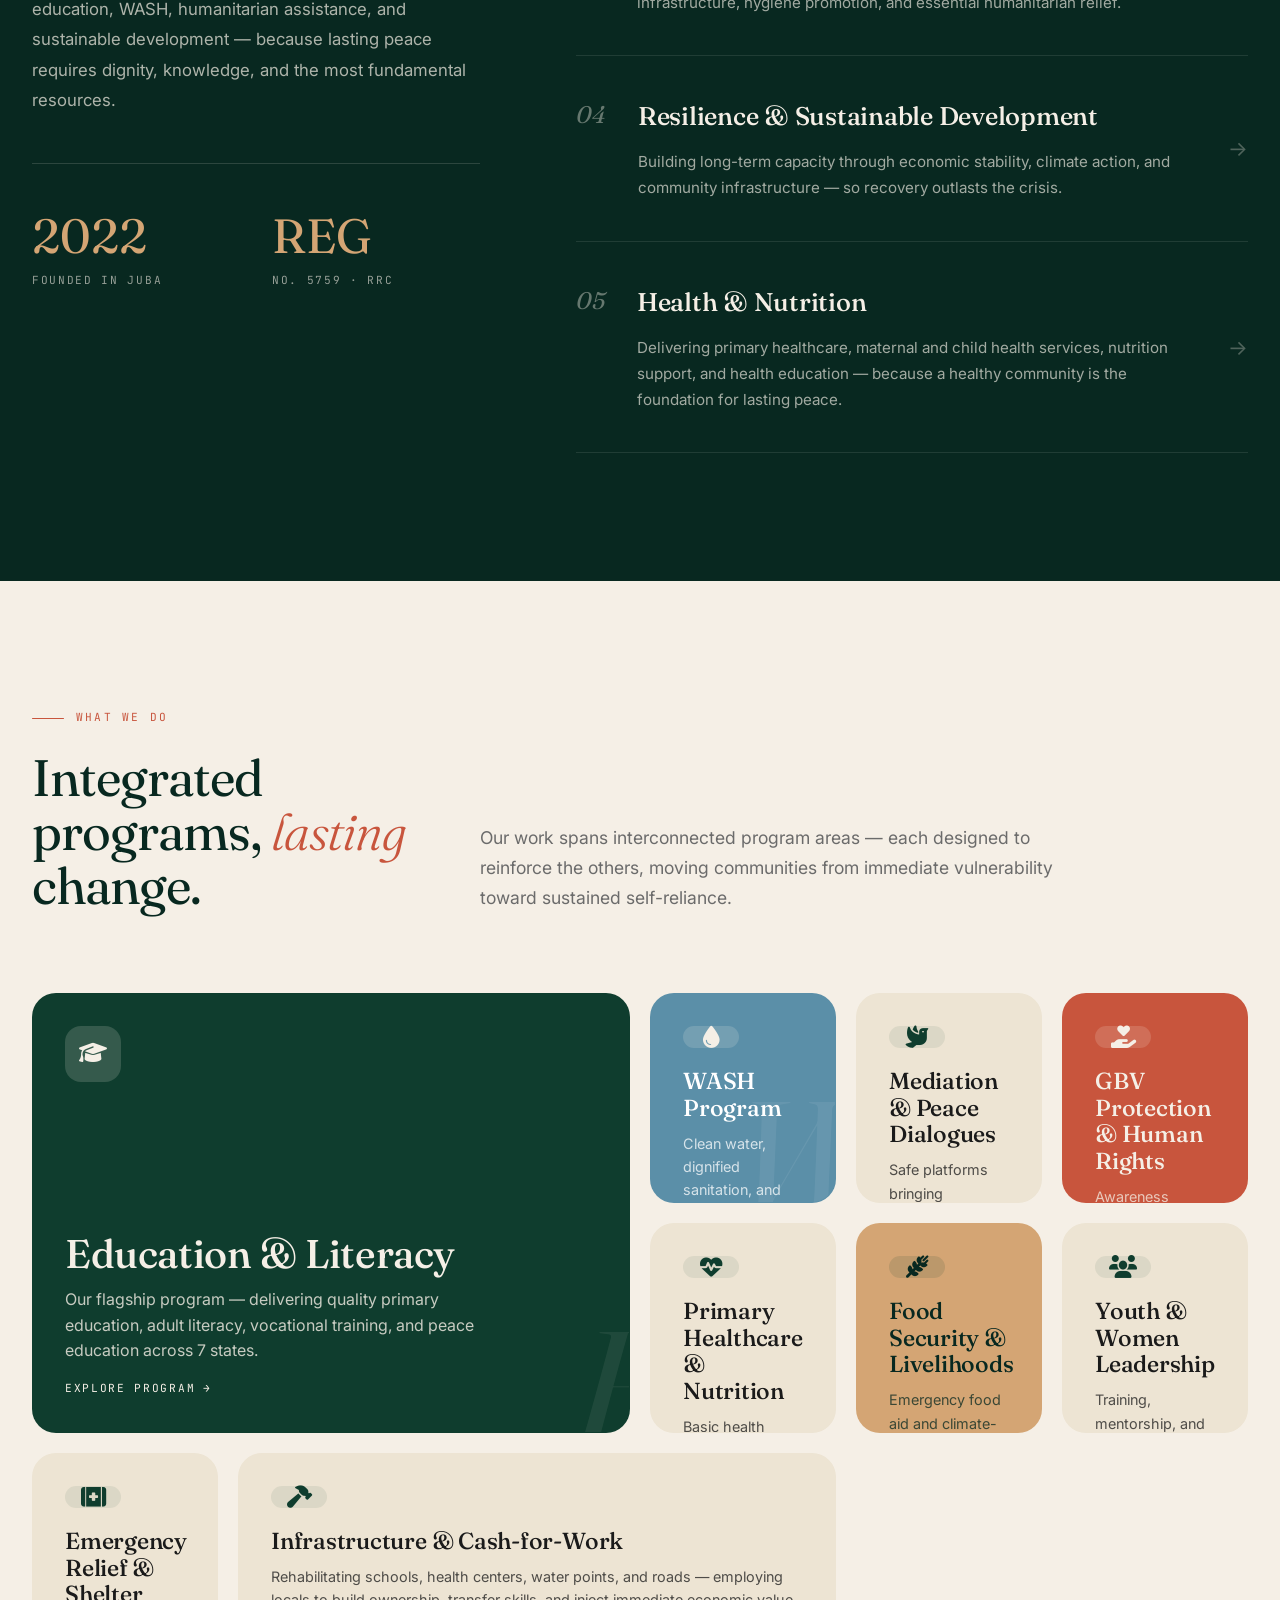
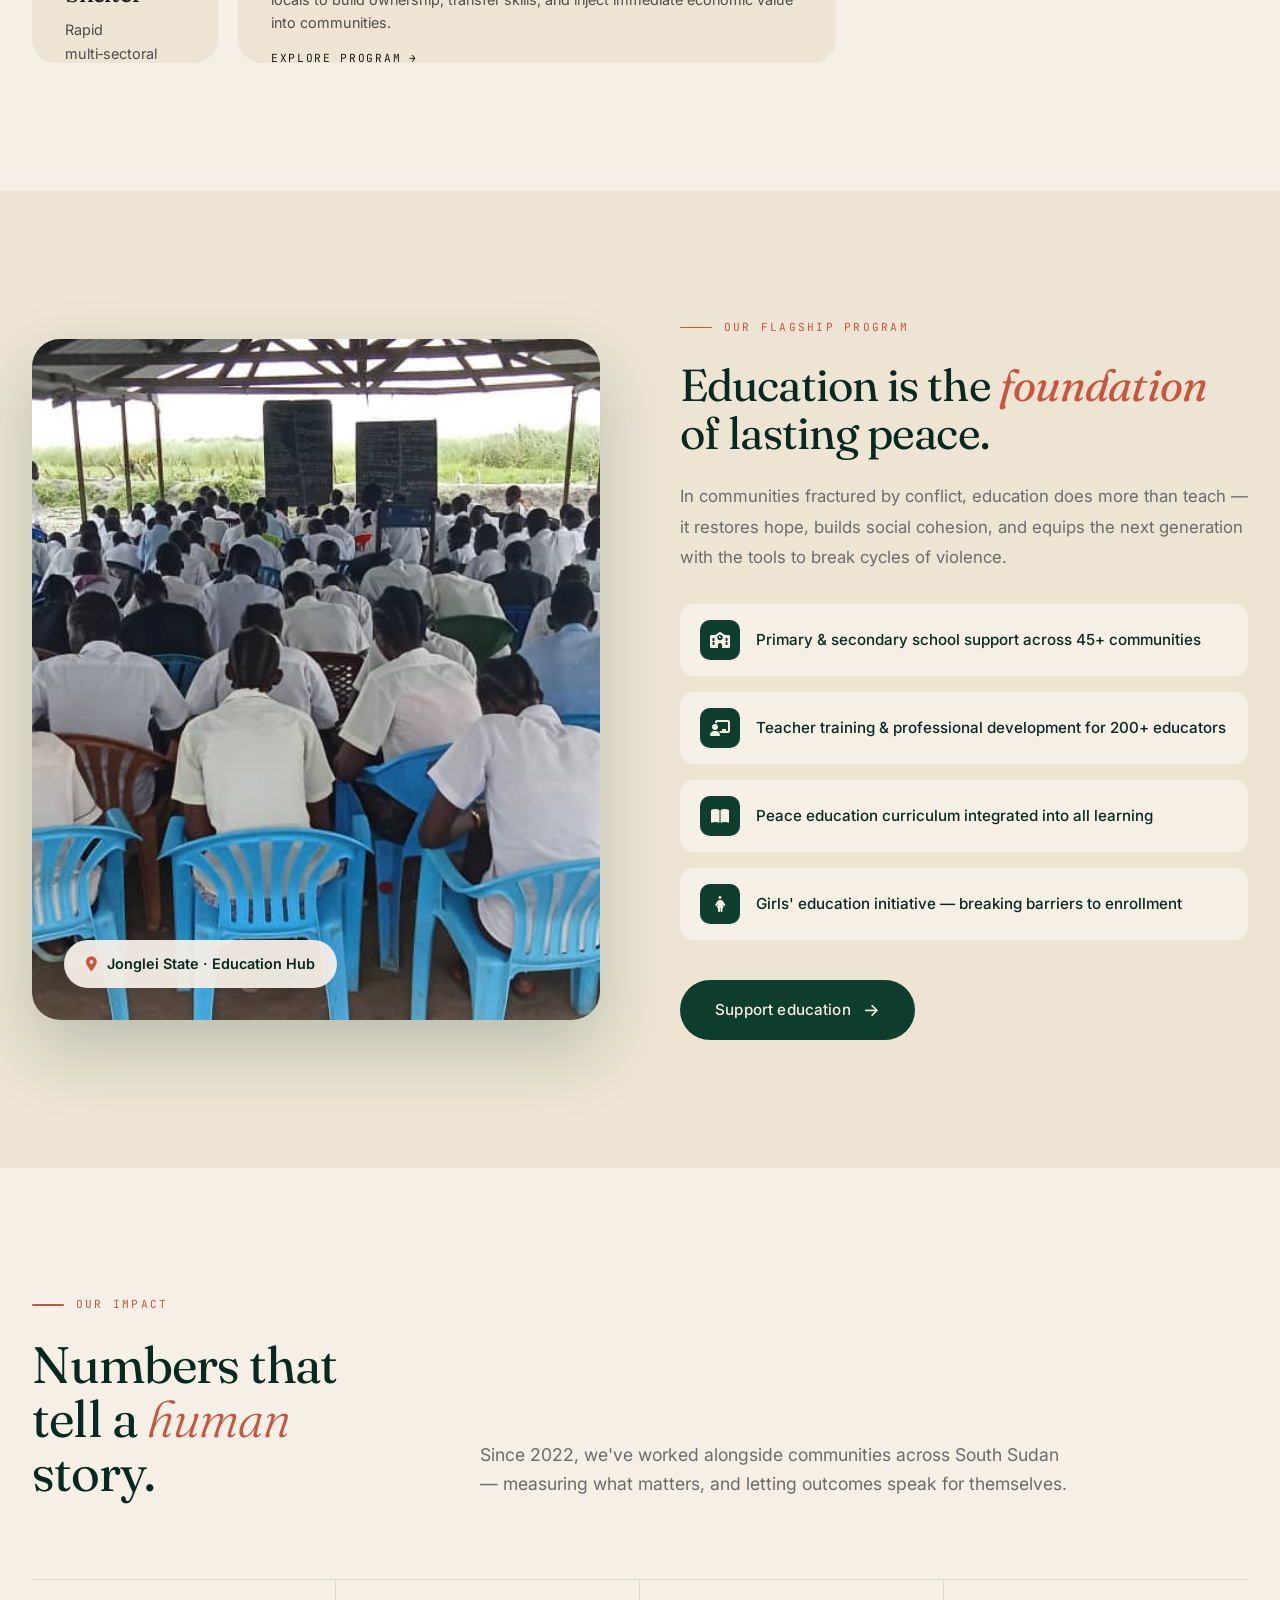
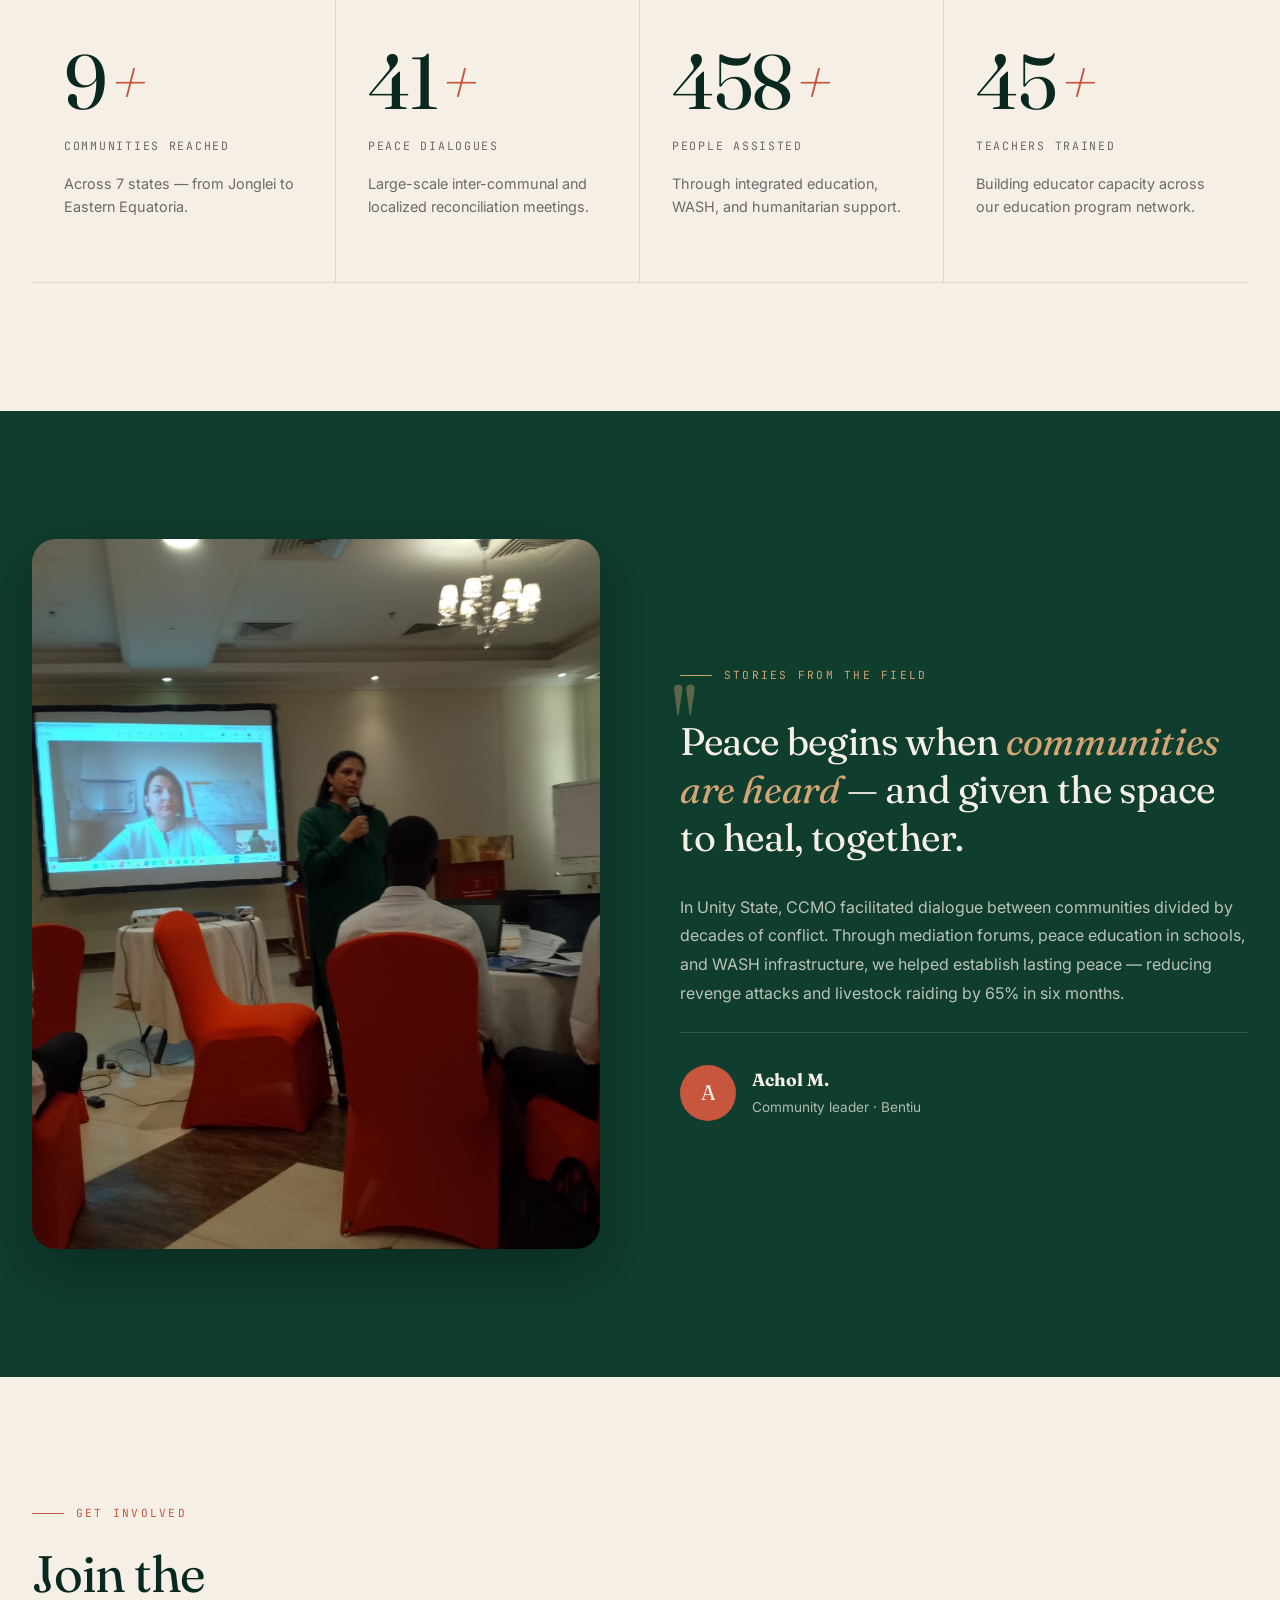
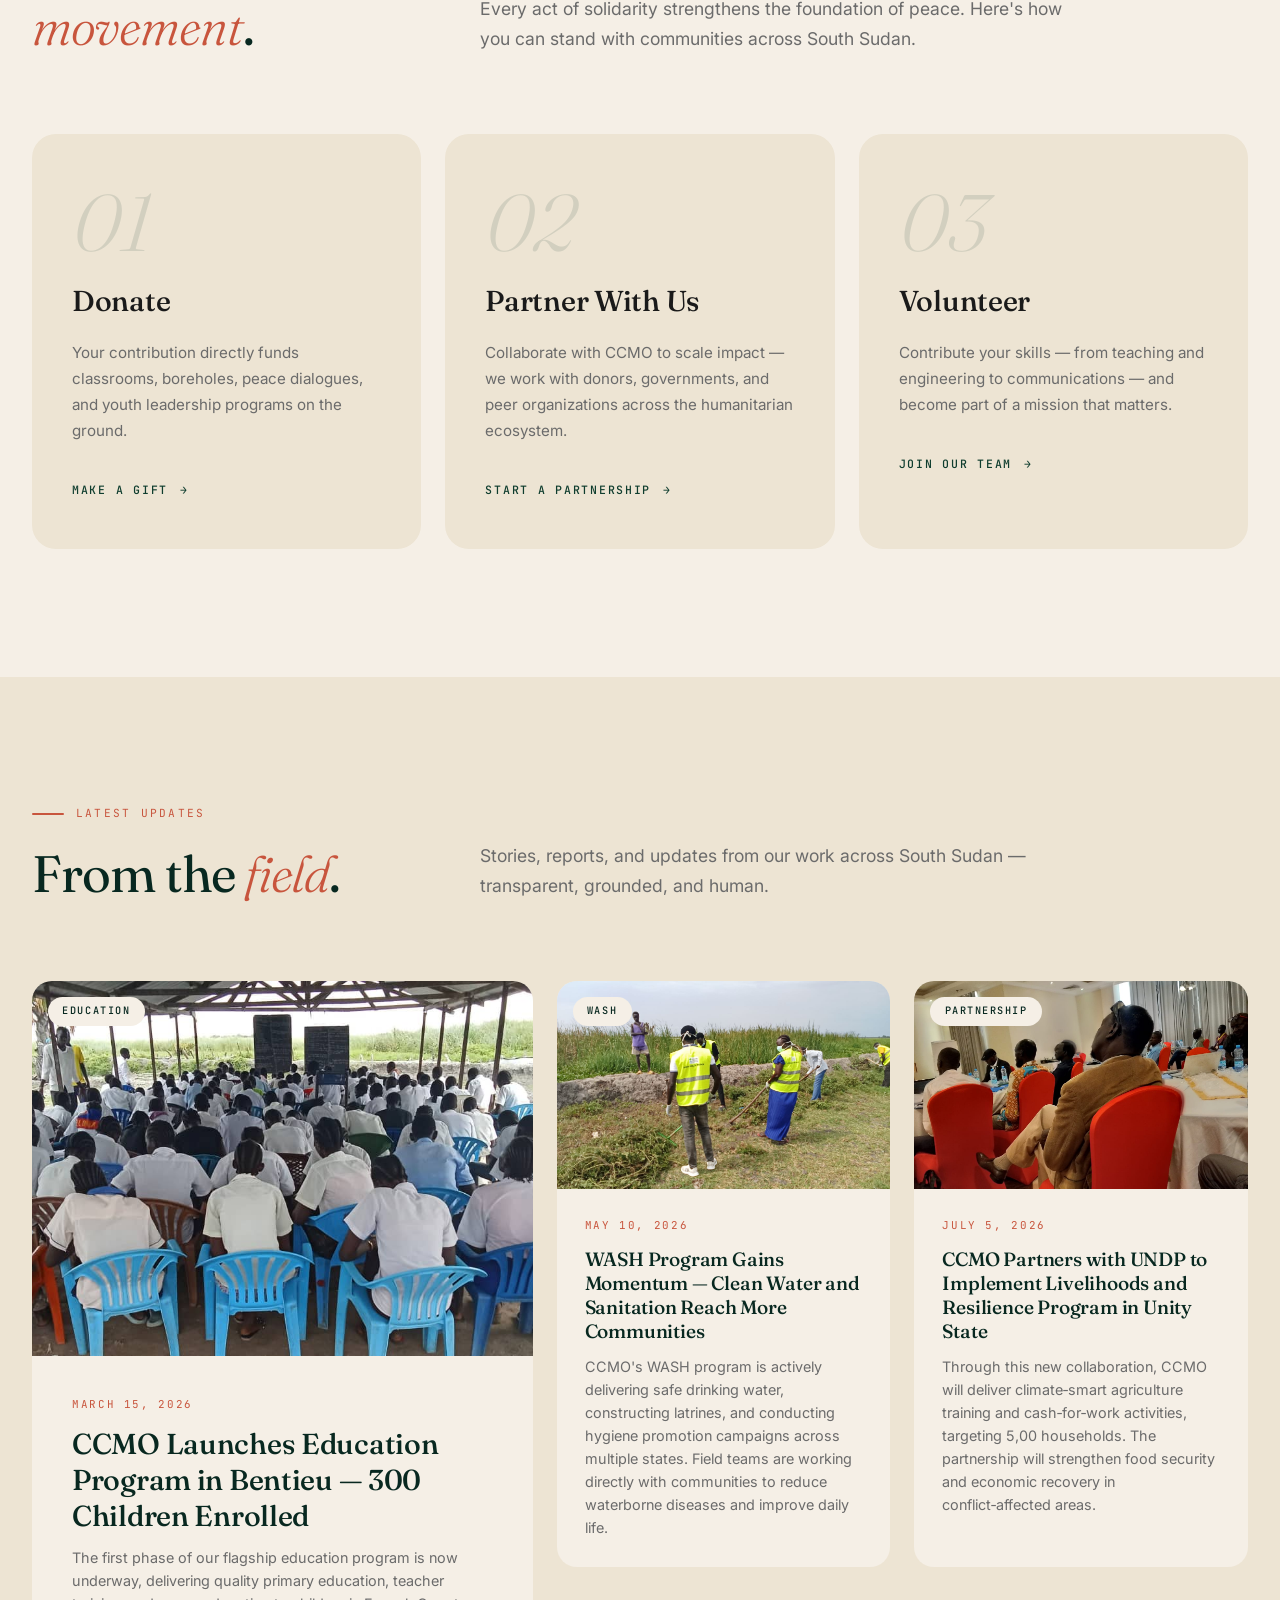
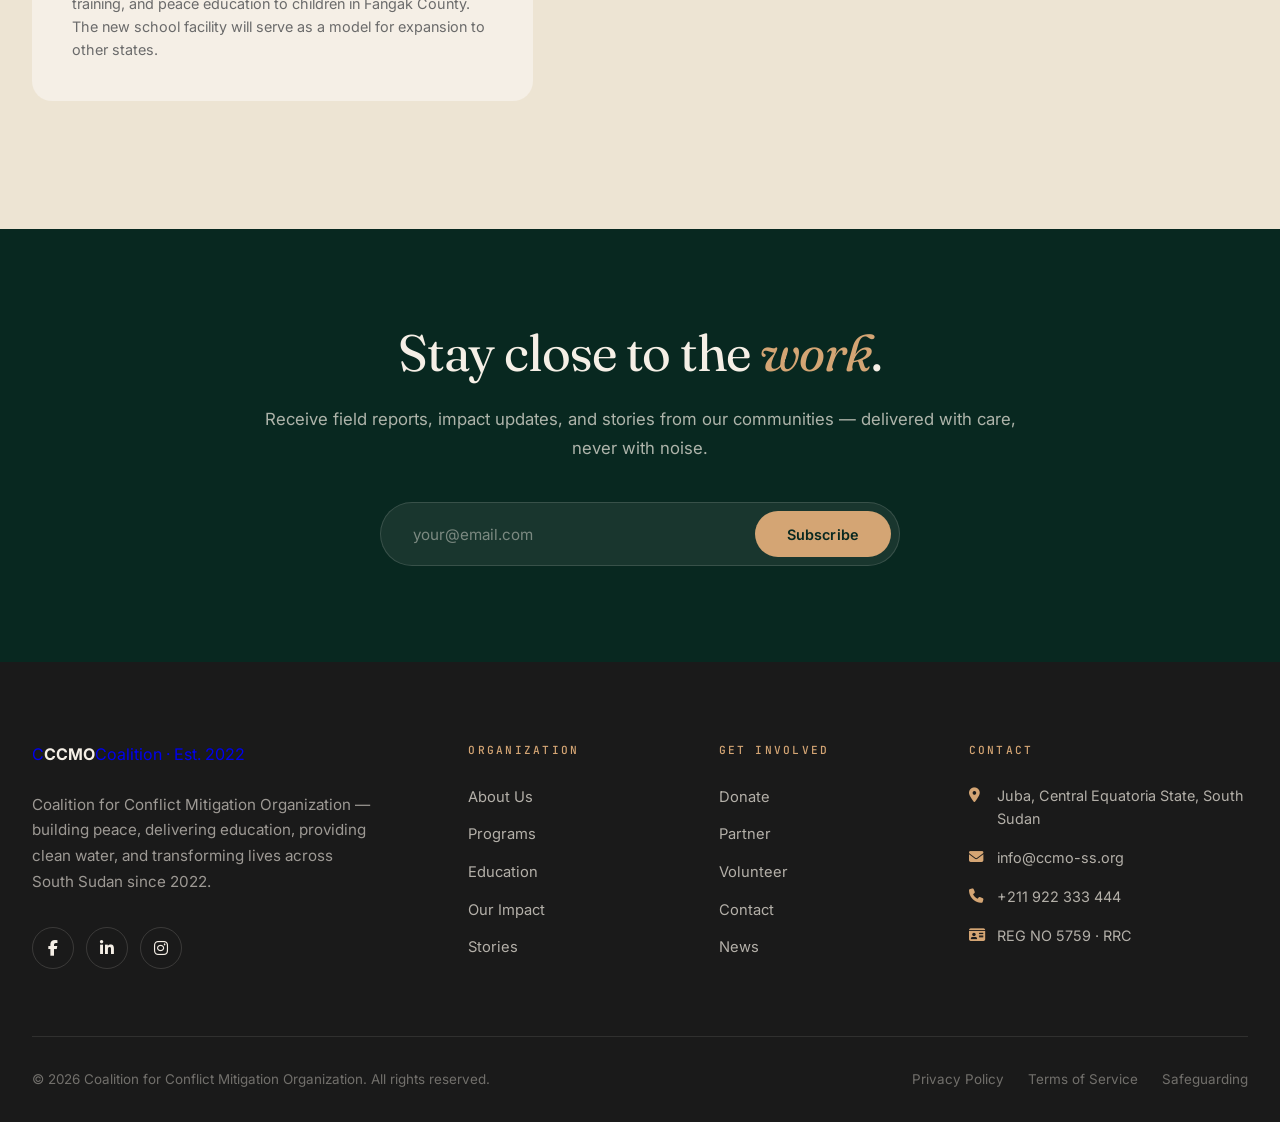
==== commit f8245d5c: "Update index.html" ====
--- a/index.html
+++ b/index.html
@@ -296,7 +296,7 @@
                 <div class="footer-brand"><a href="index.html" class="logo"><div class="logo-mark">C</div><div class="logo-text"><strong>CCMO</strong><span>Coalition · Est. 2022</span></div></a><p>Coalition for Conflict Mitigation Organization — building peace, delivering education, providing clean water, and transforming lives across South Sudan since 2022.</p><div class="footer-social"><a href="#" aria-label="Facebook"><i class="fab fa-facebook-f"></i></a><a href="#" aria-label="LinkedIn"><i class="fab fa-linkedin-in"></i></a><a href="#" aria-label="Instagram"><i class="fab fa-instagram"></i></a></div></div>
                 <div class="footer-col"><h4>Organization</h4><ul><li><a href="about.html">About Us</a></li><li><a href="programs.html">Programs</a></li><li><a href="education.html">Education</a></li><li><a href="impact.html">Our Impact</a></li><li><a href="stories.html">Stories</a></li></ul></div>
                 <div class="footer-col"><h4>Get Involved</h4><ul><li><a href="support.html">Donate</a></li><li><a href="support.html">Partner</a></li><li><a href="support.html">Volunteer</a></li><li><a href="contact.html">Contact</a></li><li><a href="news.html">News</a></li></ul></div>
-                <div class="footer-col"><h4>Contact</h4><div class="footer-contact-item"><i class="fas fa-location-dot"></i><span>Juba, Central Equatoria State, South Sudan</span></div><div class="footer-contact-item"><i class="fas fa-envelope"></i><span>info@ccmo.org</span></div><div class="footer-contact-item"><i class="fas fa-phone"></i><span>+211 922 333 444</span></div><div class="footer-contact-item"><i class="fas fa-id-card"></i><span>REG NO 5759 · RRC</span></div></div>
+                <div class="footer-col"><h4>Contact</h4><div class="footer-contact-item"><i class="fas fa-location-dot"></i><span>Juba, Central Equatoria State, South Sudan</span></div><div class="footer-contact-item"><i class="fas fa-envelope"></i><span>info@ccmo-ss.org</span></div><div class="footer-contact-item"><i class="fas fa-phone"></i><span>+211 922 333 444</span></div><div class="footer-contact-item"><i class="fas fa-id-card"></i><span>REG NO 5759 · RRC</span></div></div>
             </div>
             <div class="footer-bottom"><div>© 2026 Coalition for Conflict Mitigation Organization. All rights reserved.</div><div><a href="#">Privacy Policy</a><a href="#">Terms of Service</a><a href="#">Safeguarding</a></div></div>
         </div>
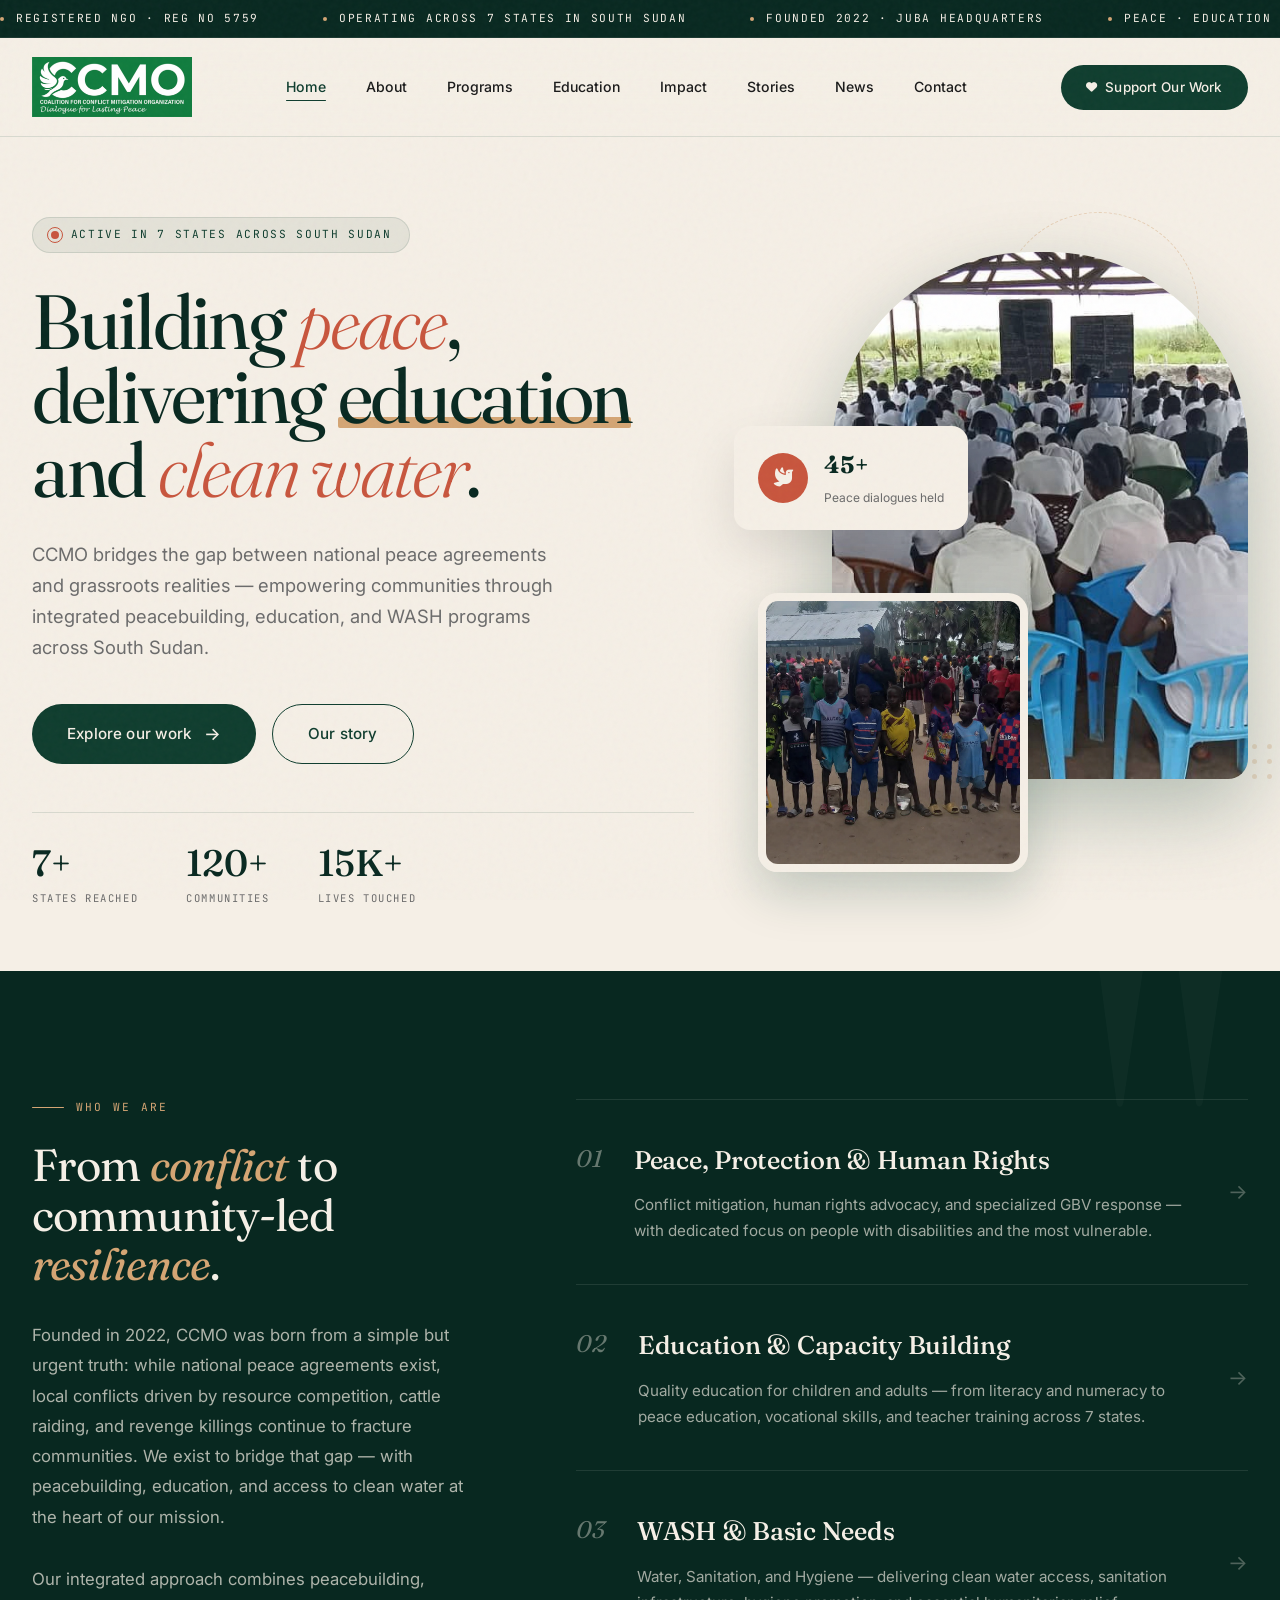
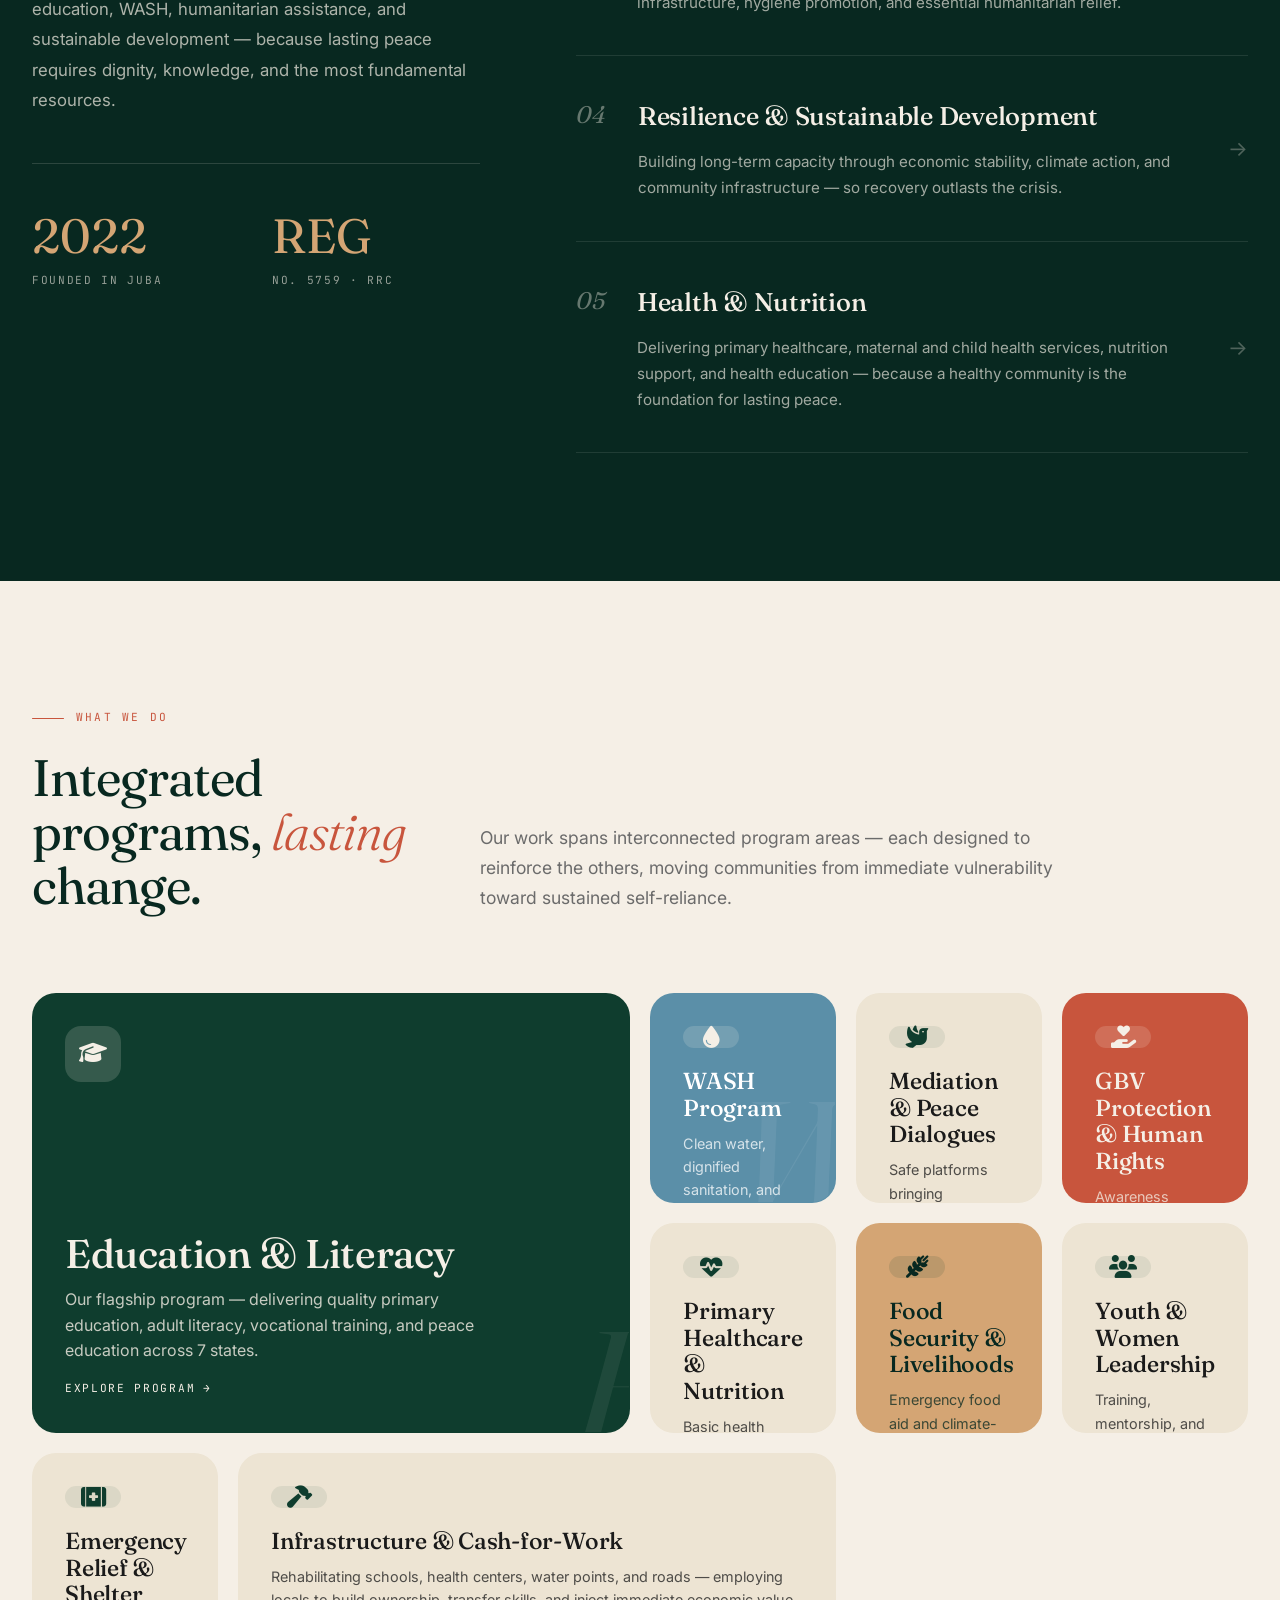
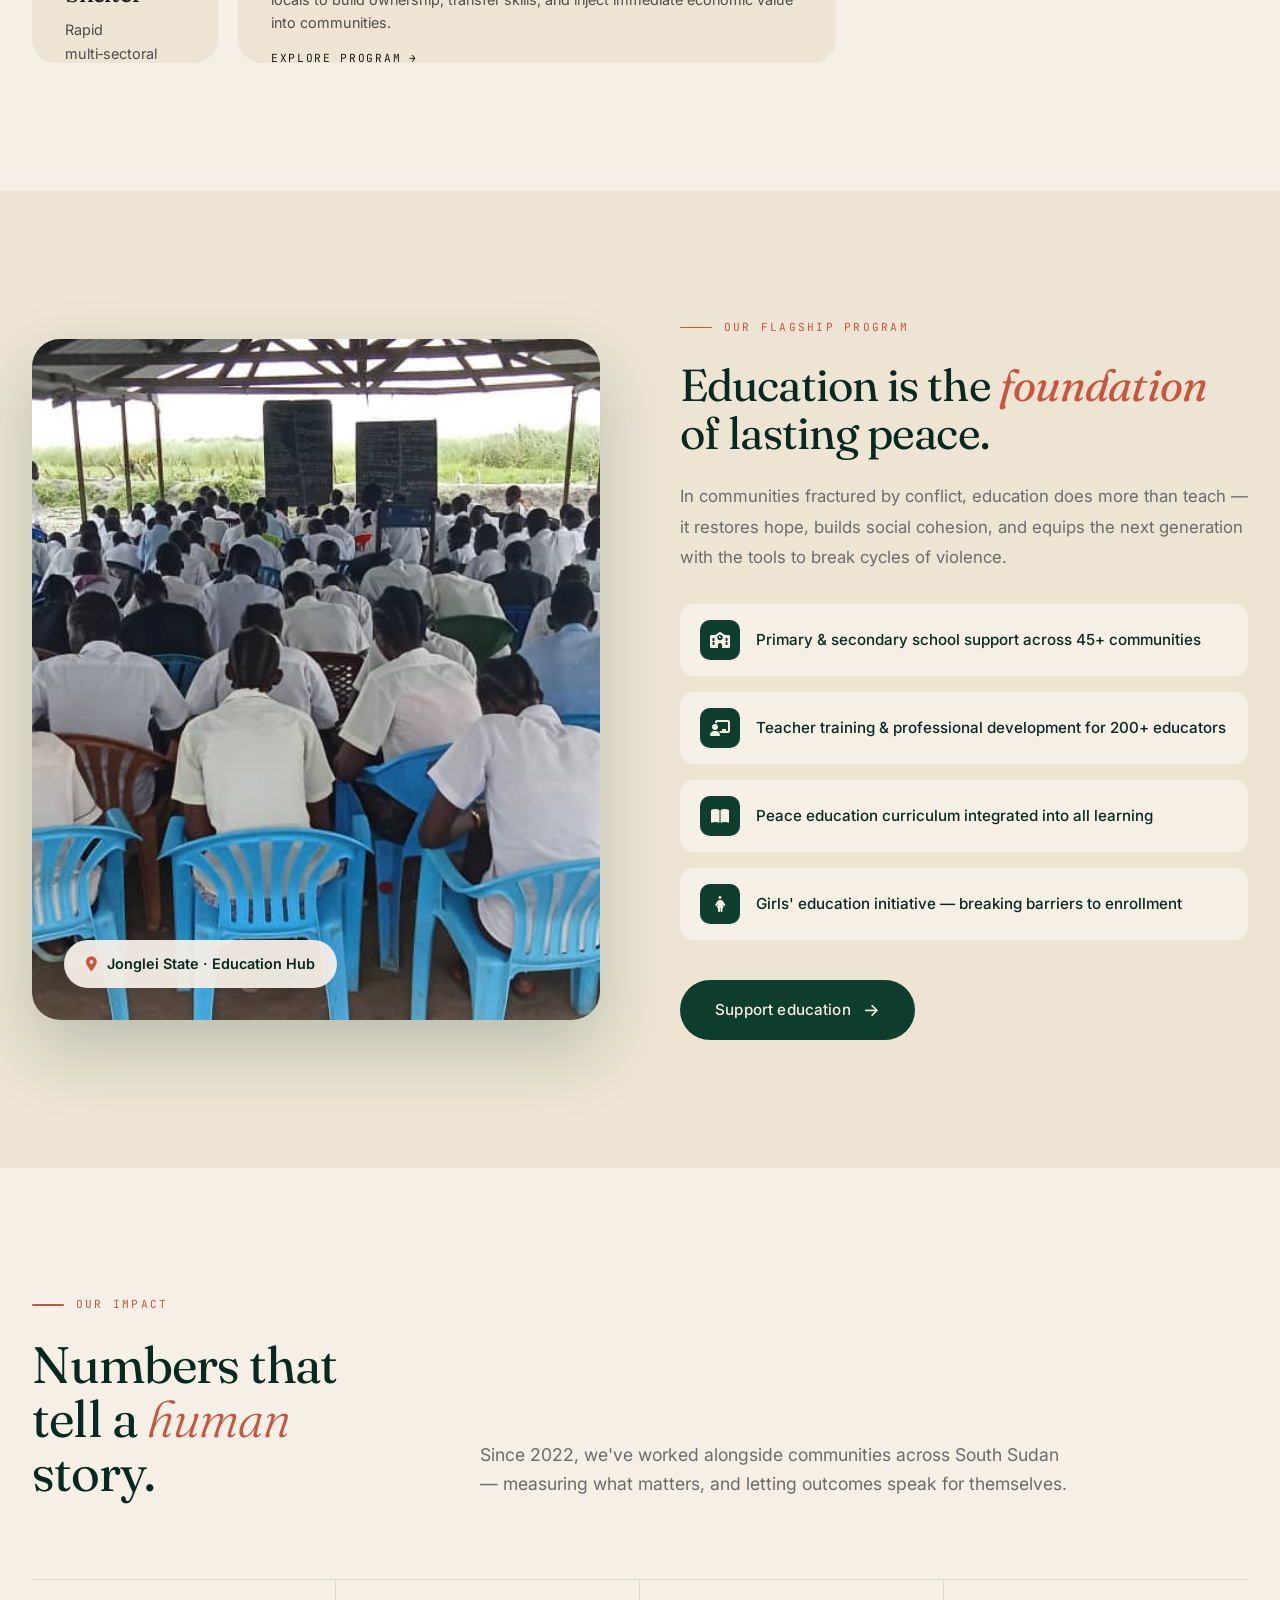
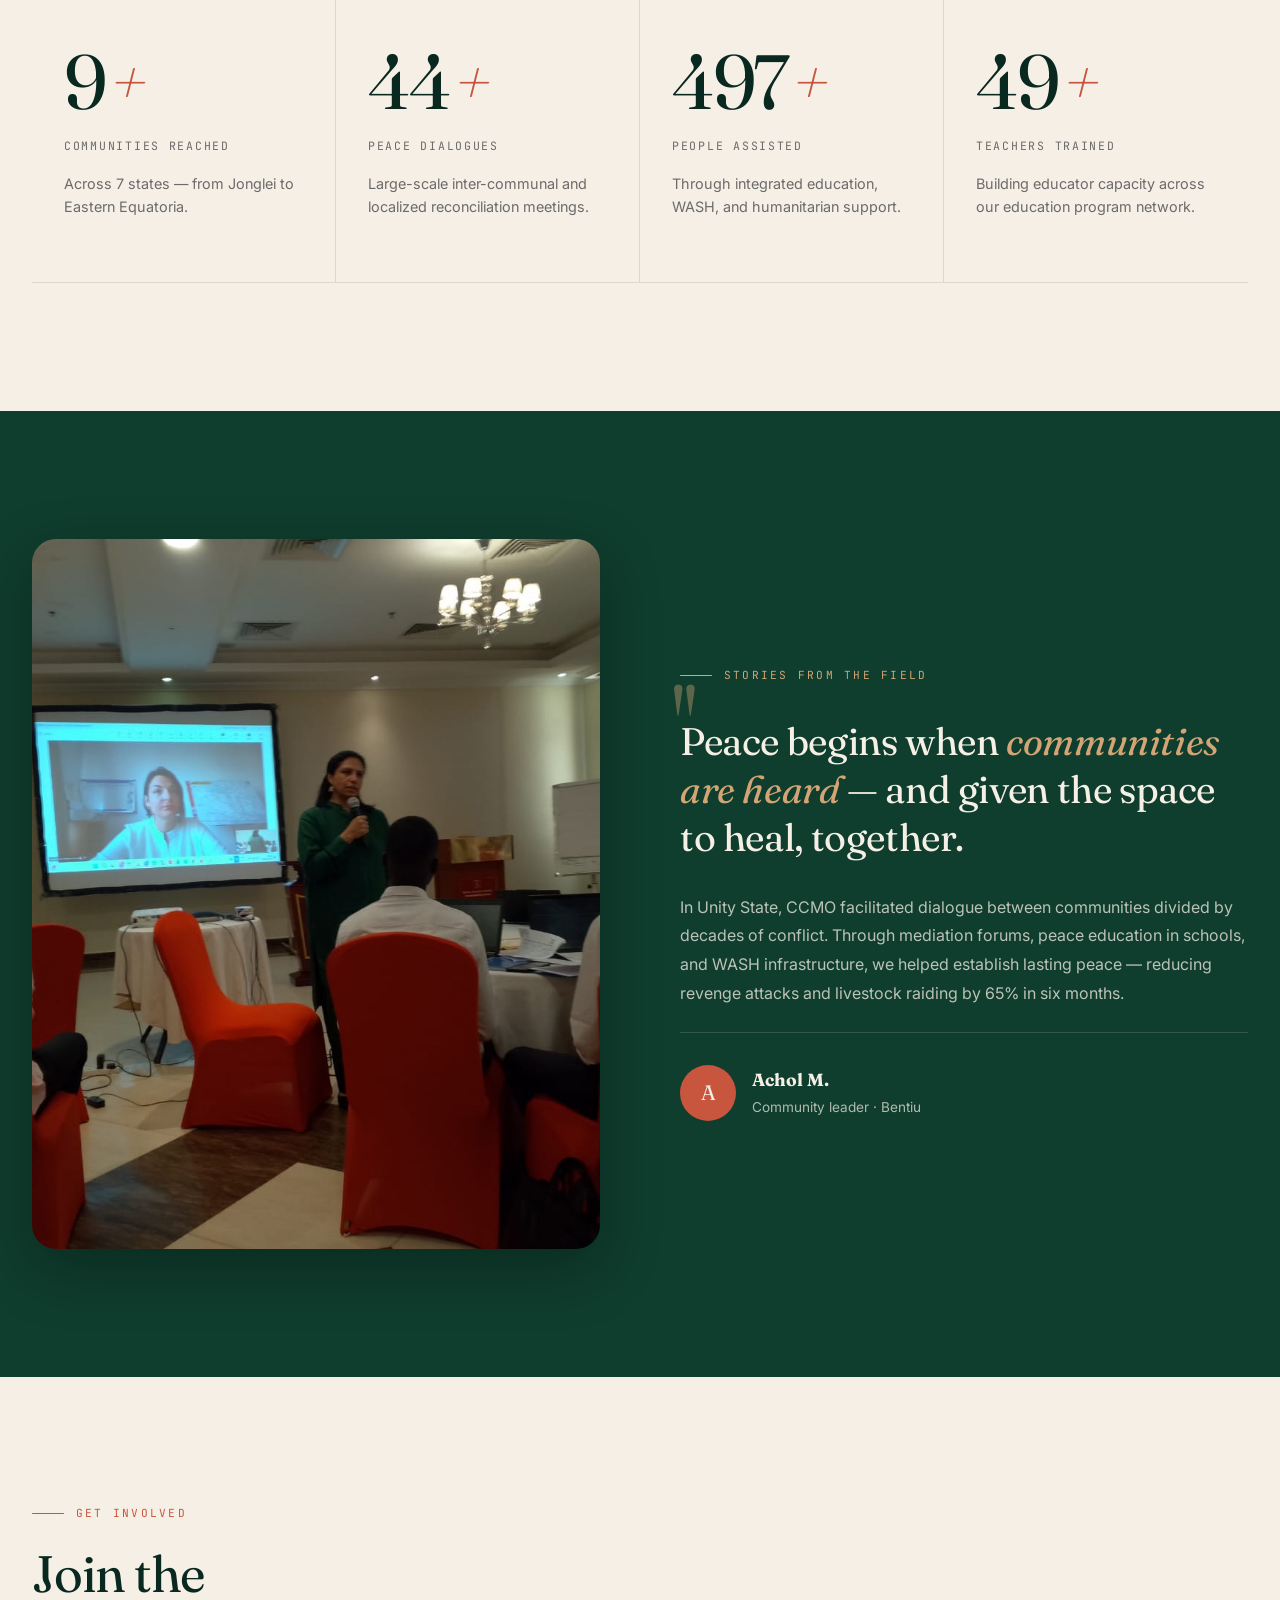
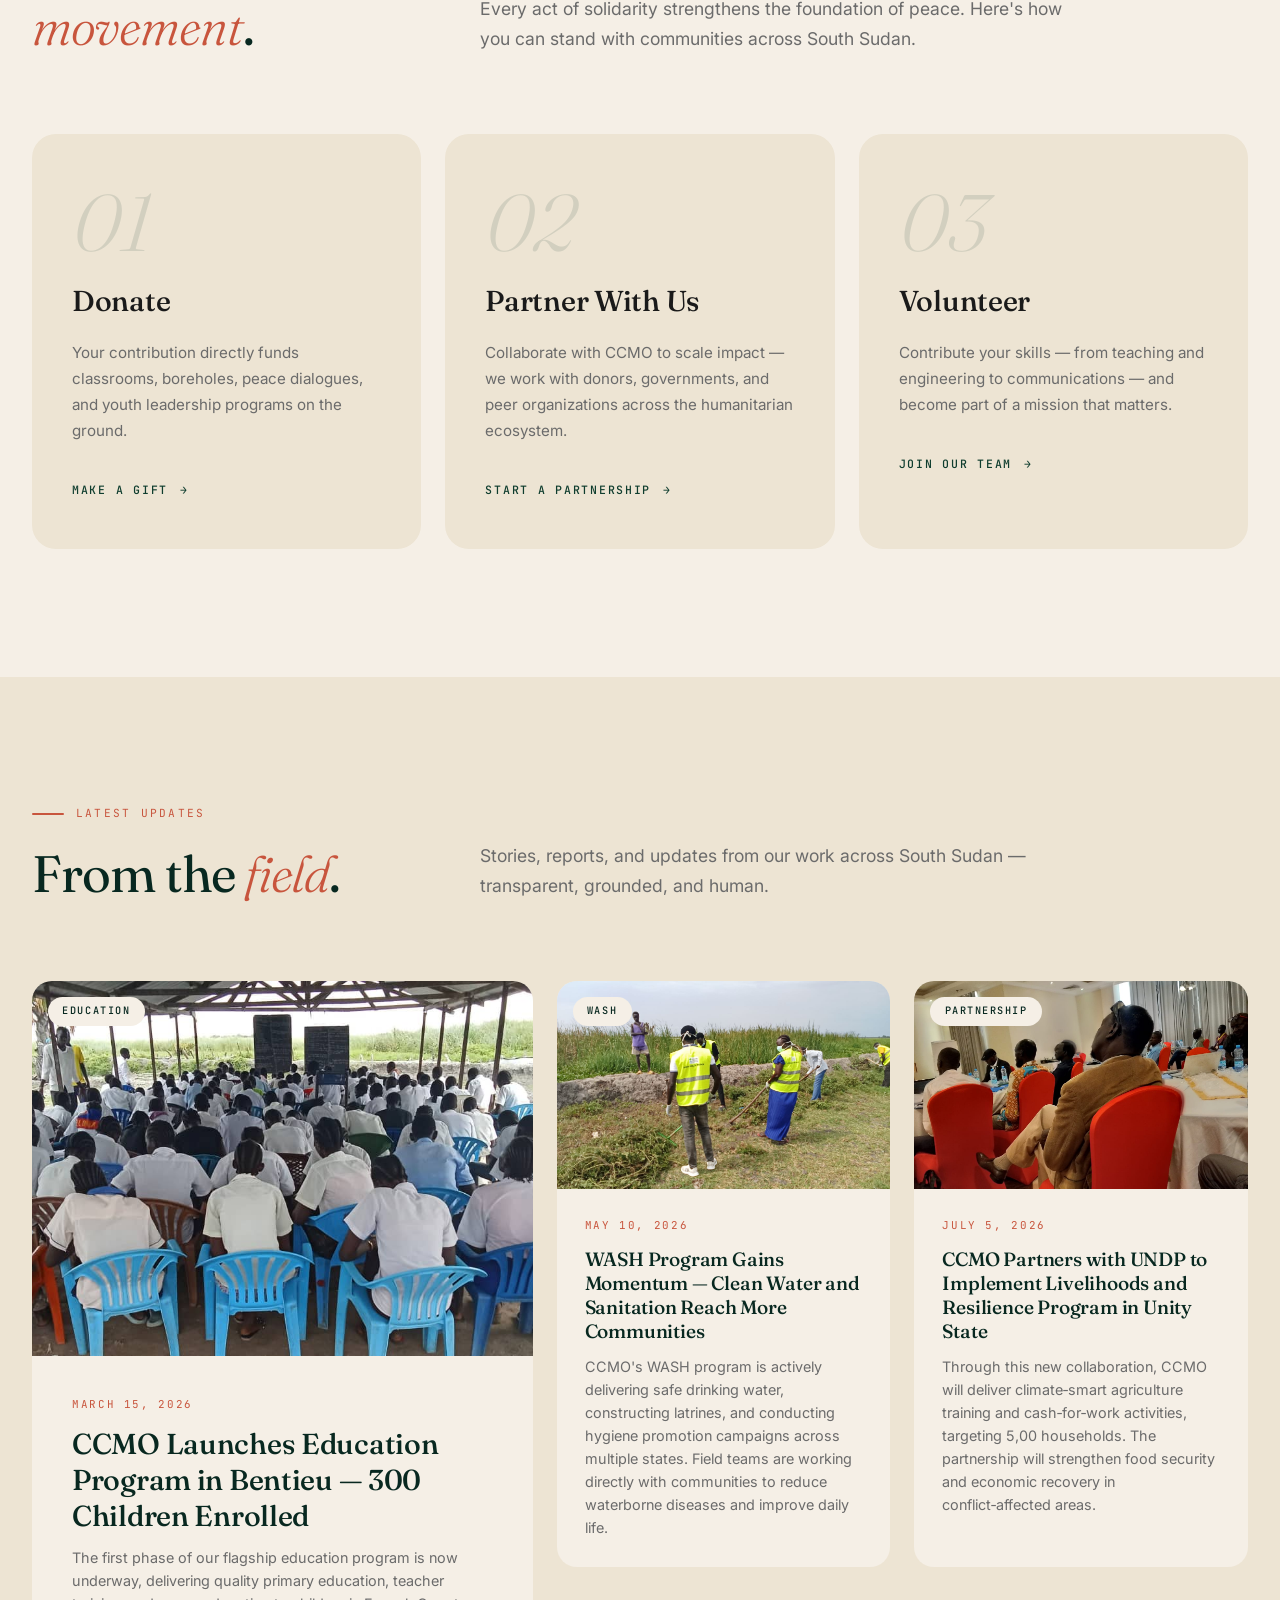
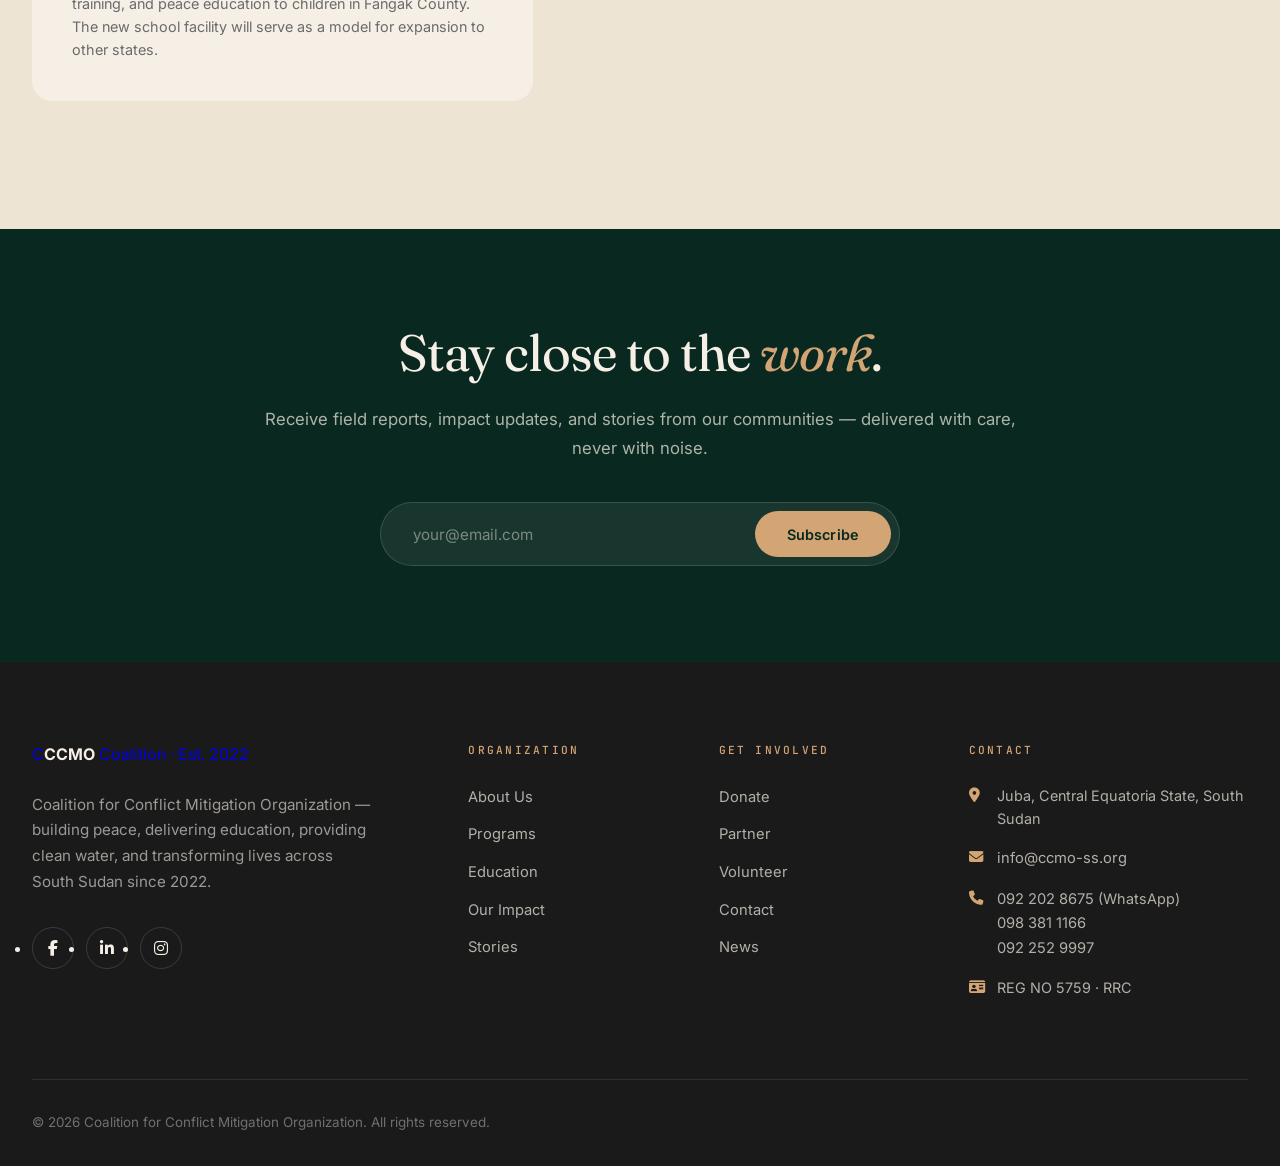
==== commit 764db9da: "Update index.html" ====
--- a/index.html
+++ b/index.html
@@ -289,18 +289,85 @@
         <div class="container"><div class="newsletter-inner reveal"><h2>Stay close to the <span class="italic">work</span>.</h2><p>Receive field reports, impact updates, and stories from our communities — delivered with care, never with noise.</p><form class="newsletter-form" onsubmit="event.preventDefault();const b=this.querySelector('button');b.textContent='Thank you ✓';setTimeout(()=>b.textContent='Subscribe',3000);"><input type="email" placeholder="your@email.com" required><button type="submit">Subscribe</button></form></div></div>
     </section>
 
-    <!-- FOOTER -->
-    <footer>
-        <div class="container">
-            <div class="footer-top">
-                <div class="footer-brand"><a href="index.html" class="logo"><div class="logo-mark">C</div><div class="logo-text"><strong>CCMO</strong><span>Coalition · Est. 2022</span></div></a><p>Coalition for Conflict Mitigation Organization — building peace, delivering education, providing clean water, and transforming lives across South Sudan since 2022.</p><div class="footer-social"><a href="#" aria-label="Facebook"><i class="fab fa-facebook-f"></i></a><a href="#" aria-label="LinkedIn"><i class="fab fa-linkedin-in"></i></a><a href="#" aria-label="Instagram"><i class="fab fa-instagram"></i></a></div></div>
-                <div class="footer-col"><h4>Organization</h4><ul><li><a href="about.html">About Us</a></li><li><a href="programs.html">Programs</a></li><li><a href="education.html">Education</a></li><li><a href="impact.html">Our Impact</a></li><li><a href="stories.html">Stories</a></li></ul></div>
-                <div class="footer-col"><h4>Get Involved</h4><ul><li><a href="support.html">Donate</a></li><li><a href="support.html">Partner</a></li><li><a href="support.html">Volunteer</a></li><li><a href="contact.html">Contact</a></li><li><a href="news.html">News</a></li></ul></div>
-                <div class="footer-col"><h4>Contact</h4><div class="footer-contact-item"><i class="fas fa-location-dot"></i><span>Juba, Central Equatoria State, South Sudan</span></div><div class="footer-contact-item"><i class="fas fa-envelope"></i><span>info@ccmo-ss.org</span></div><div class="footer-contact-item"><i class="fas fa-phone"></i><span>+211 922 333 444</span></div><div class="footer-contact-item"><i class="fas fa-id-card"></i><span>REG NO 5759 · RRC</span></div></div>
-            </div>
-            <div class="footer-bottom"><div>© 2026 Coalition for Conflict Mitigation Organization. All rights reserved.</div><div><a href="#">Privacy Policy</a><a href="#">Terms of Service</a><a href="#">Safeguarding</a></div></div>
-        </div>
-    </footer>
+   <!-- FOOTER -->
+<footer role="contentinfo">
+    <div class="container">
+        <div class="footer-top">
+            <!-- Brand / About -->
+            <div class="footer-brand">
+                <a href="index.html" class="logo" aria-label="CCMO – Coalition for Conflict Mitigation Organization">
+                    <div class="logo-mark">C</div>
+                    <div class="logo-text">
+                        <strong>CCMO</strong>
+                        <span>Coalition · Est. 2022</span>
+                    </div>
+                </a>
+                <p>Coalition for Conflict Mitigation Organization — building peace, delivering education, providing clean water, and transforming lives across South Sudan since 2022.</p>
+                <ul class="footer-social" aria-label="Social media links">
+                    <li><a href="#" aria-label="Facebook"><i class="fab fa-facebook-f" aria-hidden="true"></i></a></li>
+                    <li><a href="#" aria-label="LinkedIn"><i class="fab fa-linkedin-in" aria-hidden="true"></i></a></li>
+                    <li><a href="#" aria-label="Instagram"><i class="fab fa-instagram" aria-hidden="true"></i></a></li>
+                </ul>
+            </div>
+
+            <!-- Organization Links -->
+            <div class="footer-col">
+                <h4>Organization</h4>
+                <ul>
+                    <li><a href="about.html">About Us</a></li>
+                    <li><a href="programs.html">Programs</a></li>
+                    <li><a href="education.html">Education</a></li>
+                    <li><a href="impact.html">Our Impact</a></li>
+                    <li><a href="stories.html">Stories</a></li>
+                </ul>
+            </div>
+
+            <!-- Get Involved -->
+            <div class="footer-col">
+                <h4>Get Involved</h4>
+                <ul>
+                    <li><a href="support.html">Donate</a></li>
+                    <li><a href="support.html">Partner</a></li>
+                    <li><a href="support.html">Volunteer</a></li>
+                    <li><a href="contact.html">Contact</a></li>
+                    <li><a href="news.html">News</a></li>
+                </ul>
+            </div>
+
+            <!-- Contact (updated with new phone numbers) -->
+            <div class="footer-col">
+                <h4>Contact</h4>
+                <div class="footer-contact-item">
+                    <i class="fas fa-location-dot" aria-hidden="true"></i>
+                    <span>Juba, Central Equatoria State, South Sudan</span>
+                </div>
+                <div class="footer-contact-item">
+                    <i class="fas fa-envelope" aria-hidden="true"></i>
+                    <span><a href="mailto:info@ccmo-ss.org">info@ccmo-ss.org</a></span>
+                </div>
+                <div class="footer-contact-item">
+                    <i class="fas fa-phone" aria-hidden="true"></i>
+                    <span>
+                        <a href="tel:+211922028675">092 202 8675</a> (WhatsApp)<br>
+                        <a href="tel:+211983811166">098 381 1166</a><br>
+                        <a href="tel:+211922529997">092 252 9997</a>
+                    </span>
+                </div>
+                <div class="footer-contact-item">
+                    <i class="fas fa-id-card" aria-hidden="true"></i>
+                    <span>REG NO 5759 · RRC</span>
+                </div>
+            </div>
+        </div>
+
+        <!-- Bottom Bar -->
+        <div class="footer-bottom">
+            <div>&copy; 2026 Coalition for Conflict Mitigation Organization. All rights reserved.</div>
+            <div>
+            </div>
+        </div>
+    </div>
+</footer>
     <script src="script.js"></script>
 </body>
 </html>
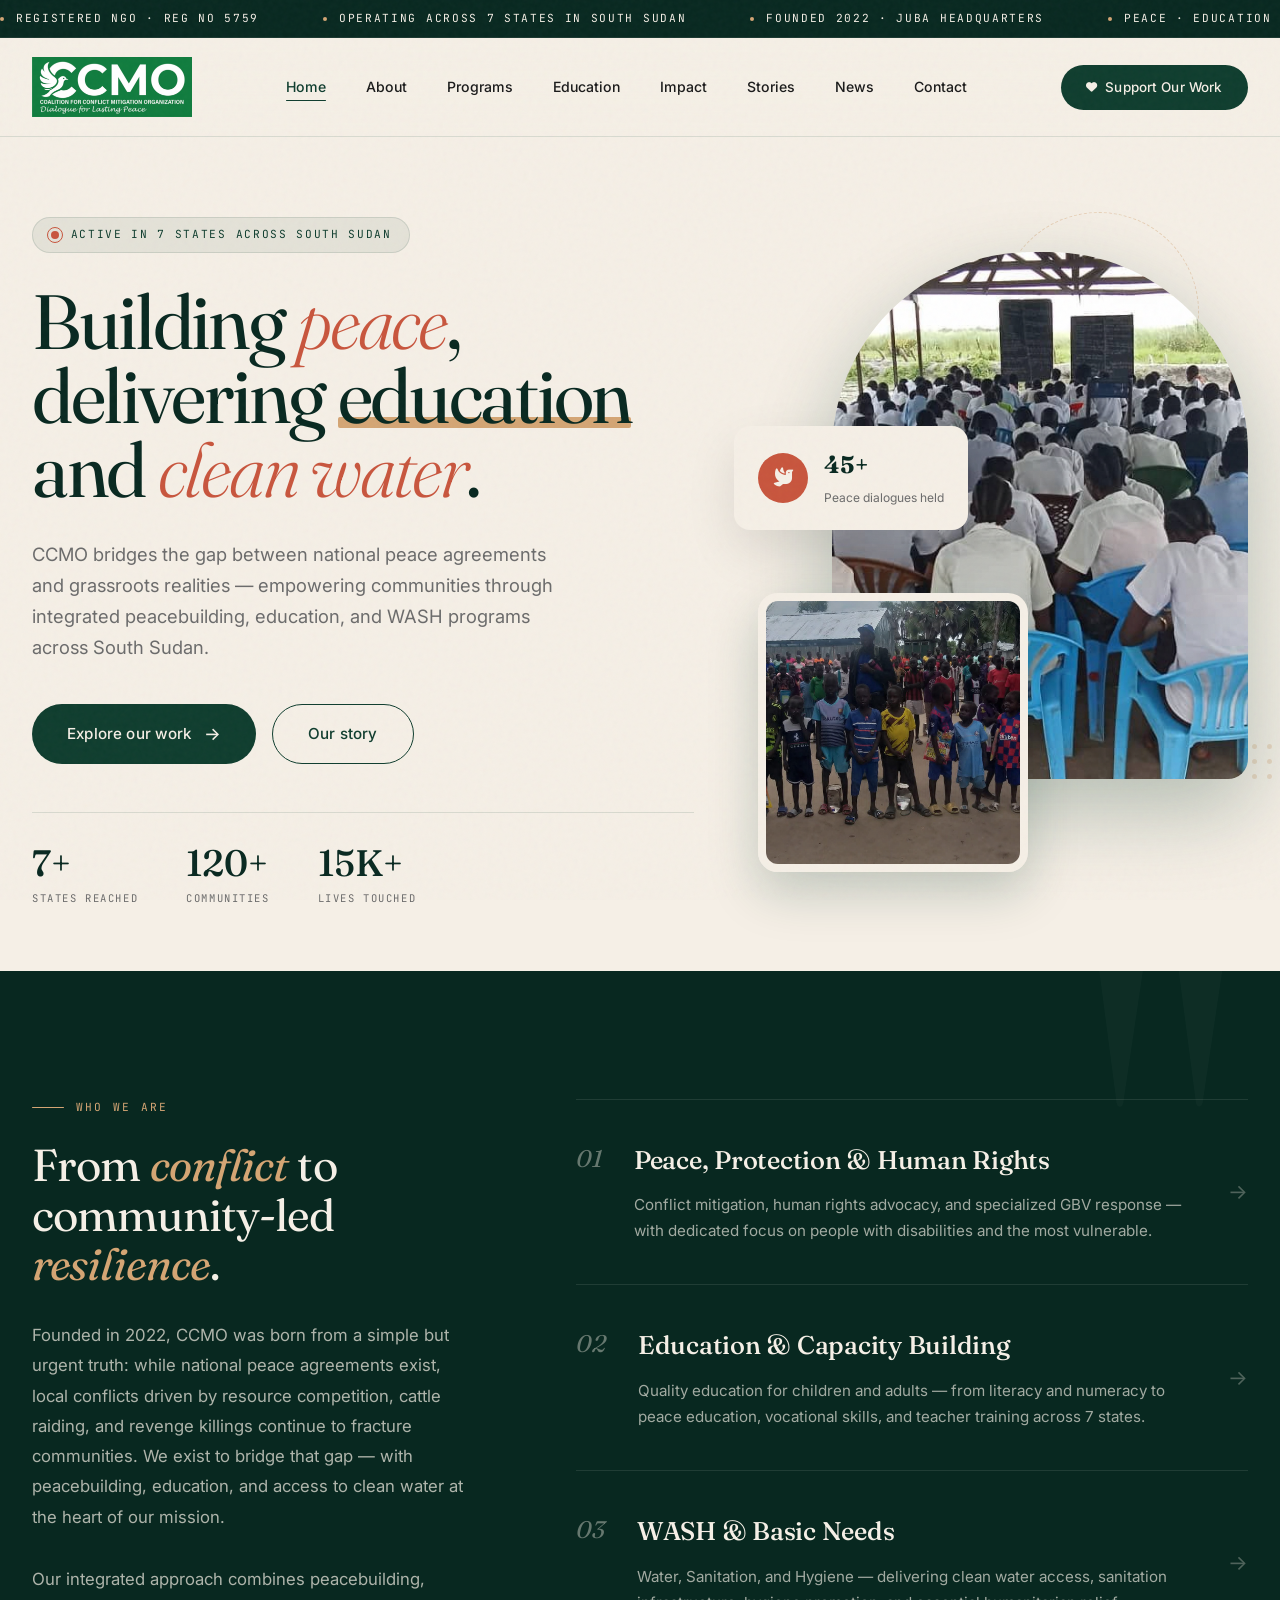
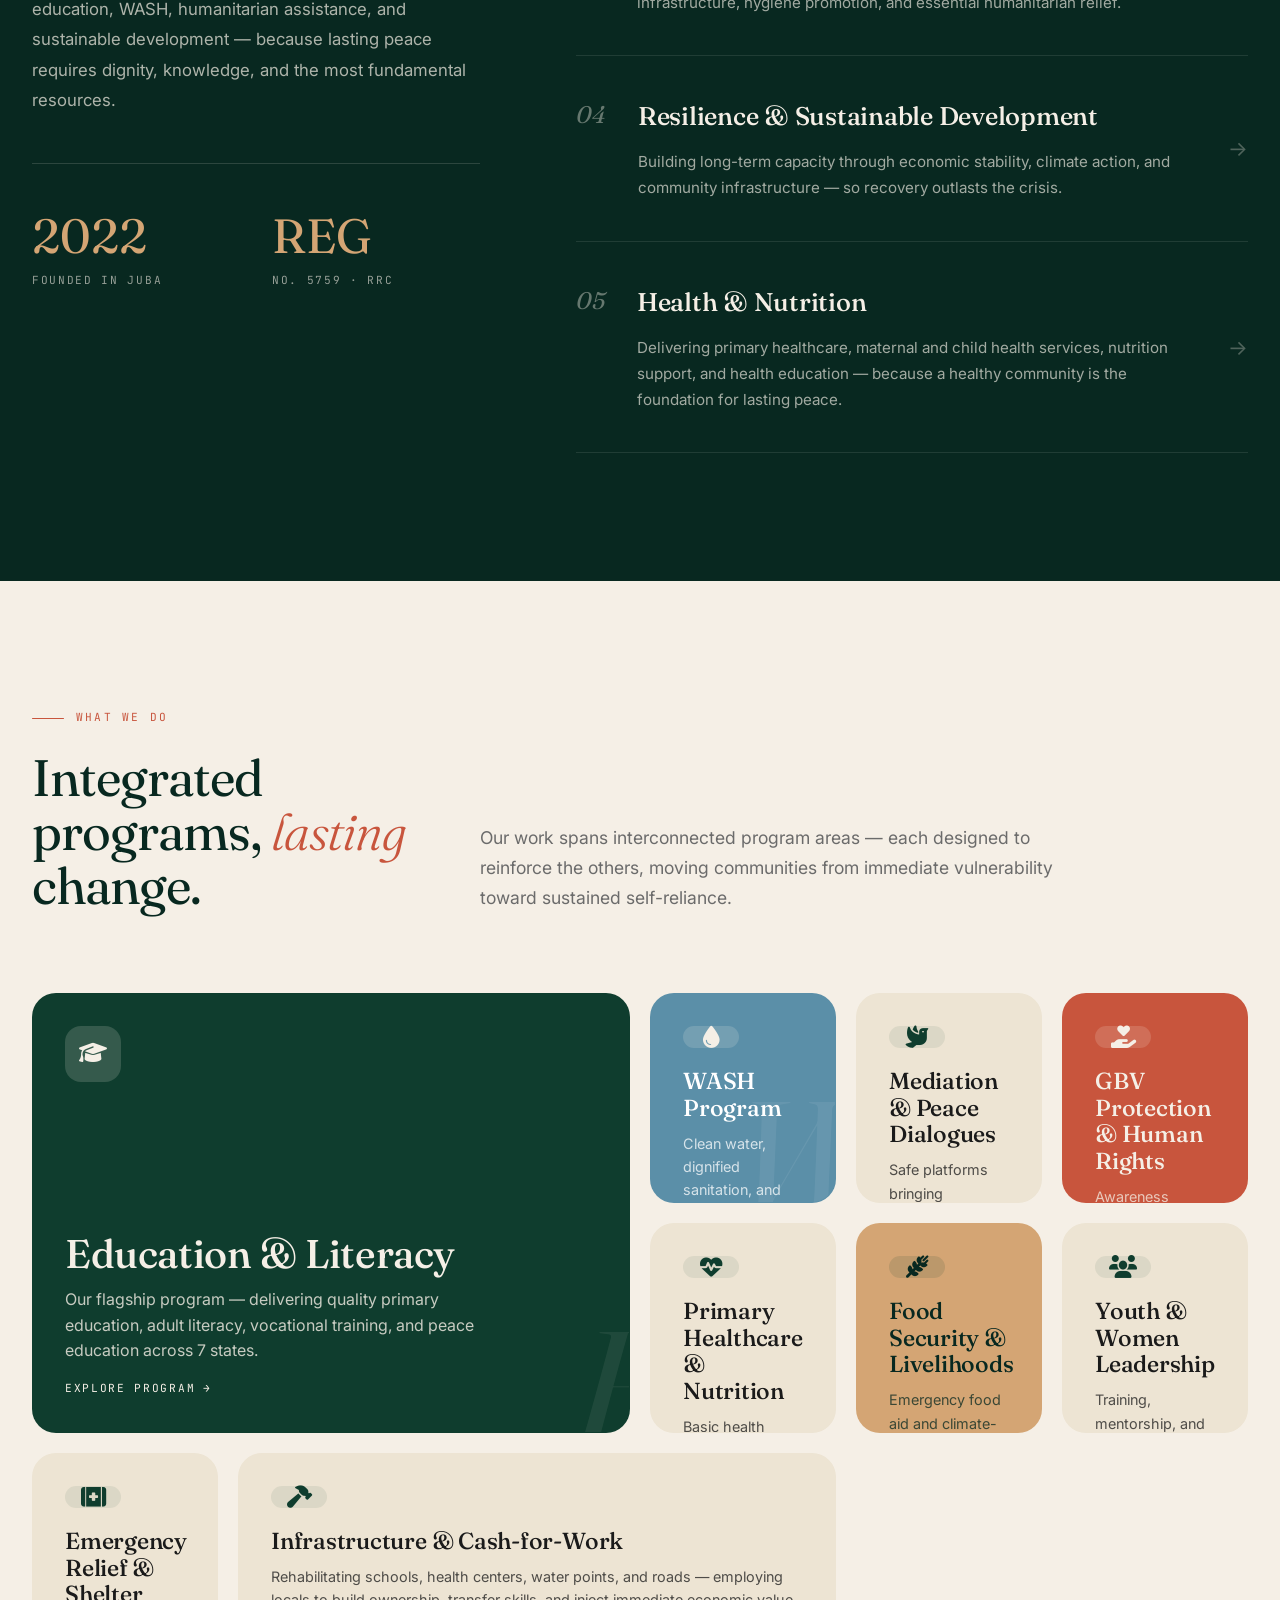
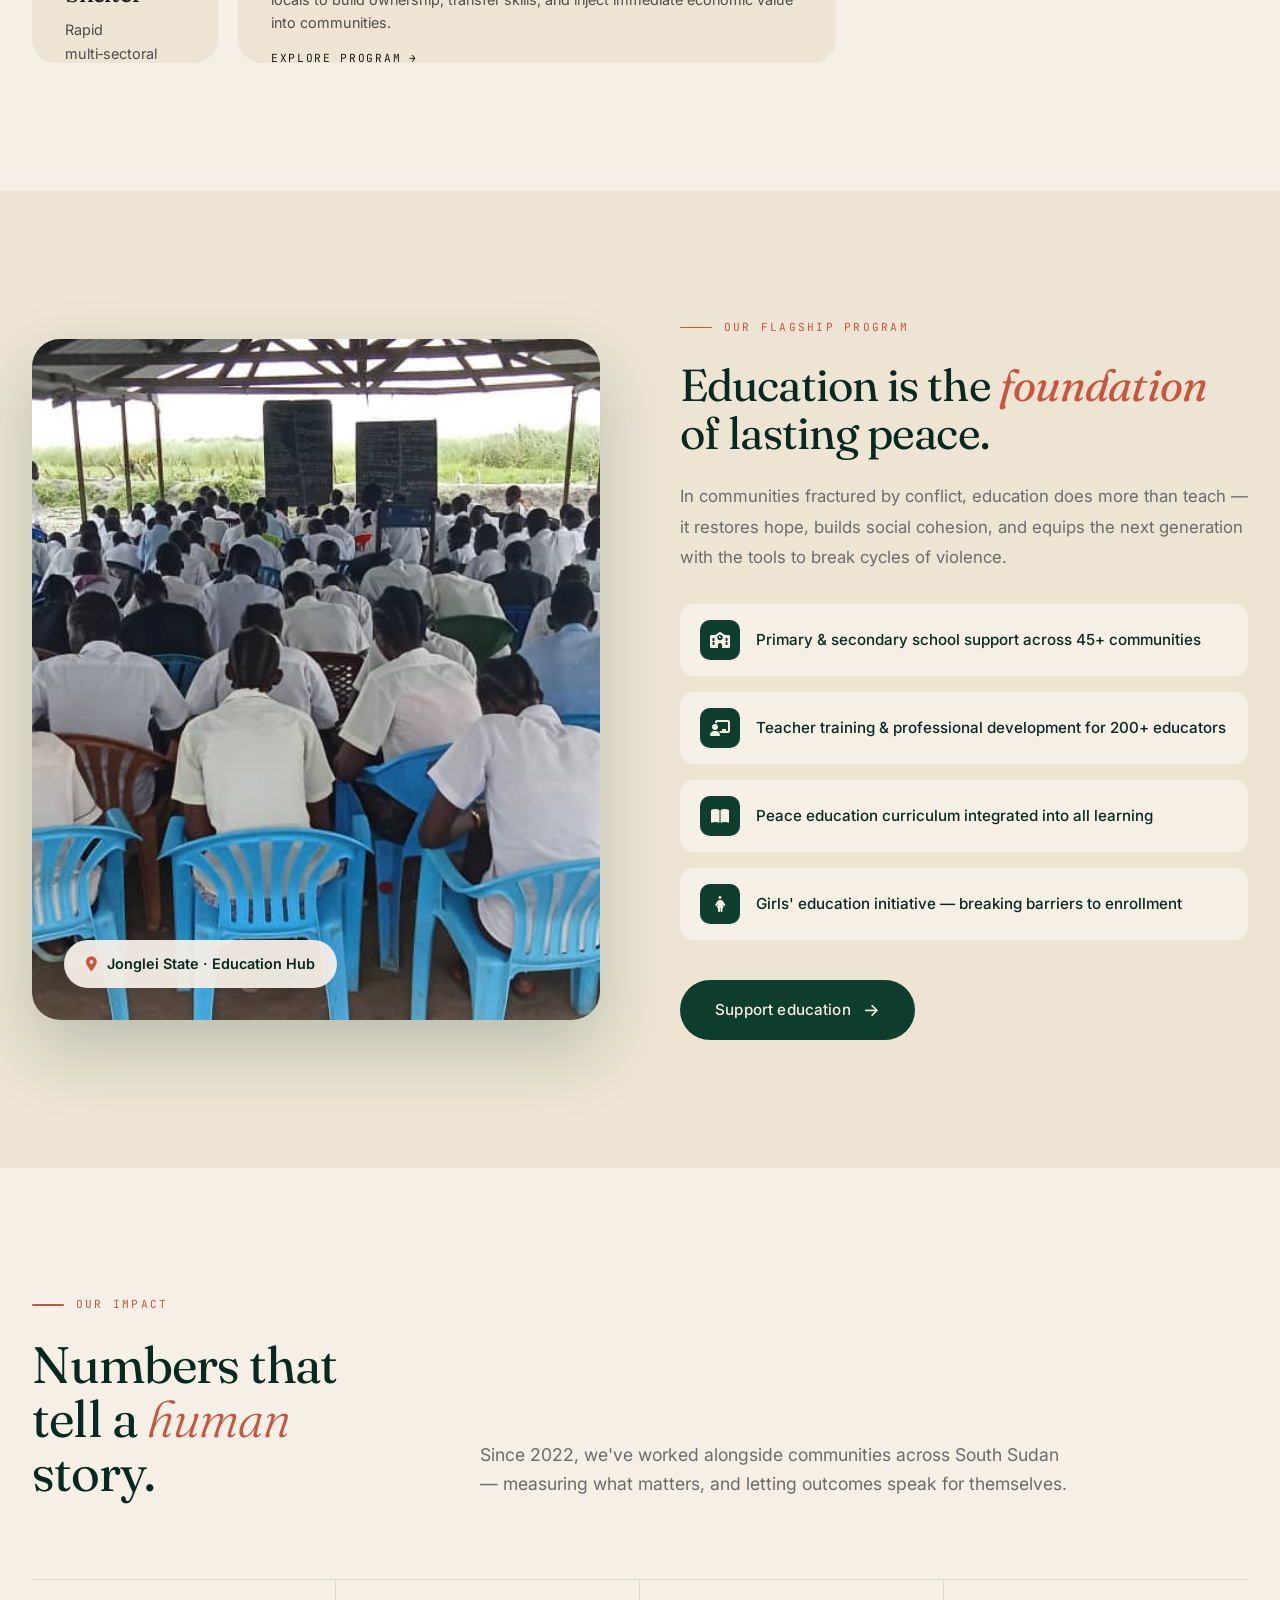
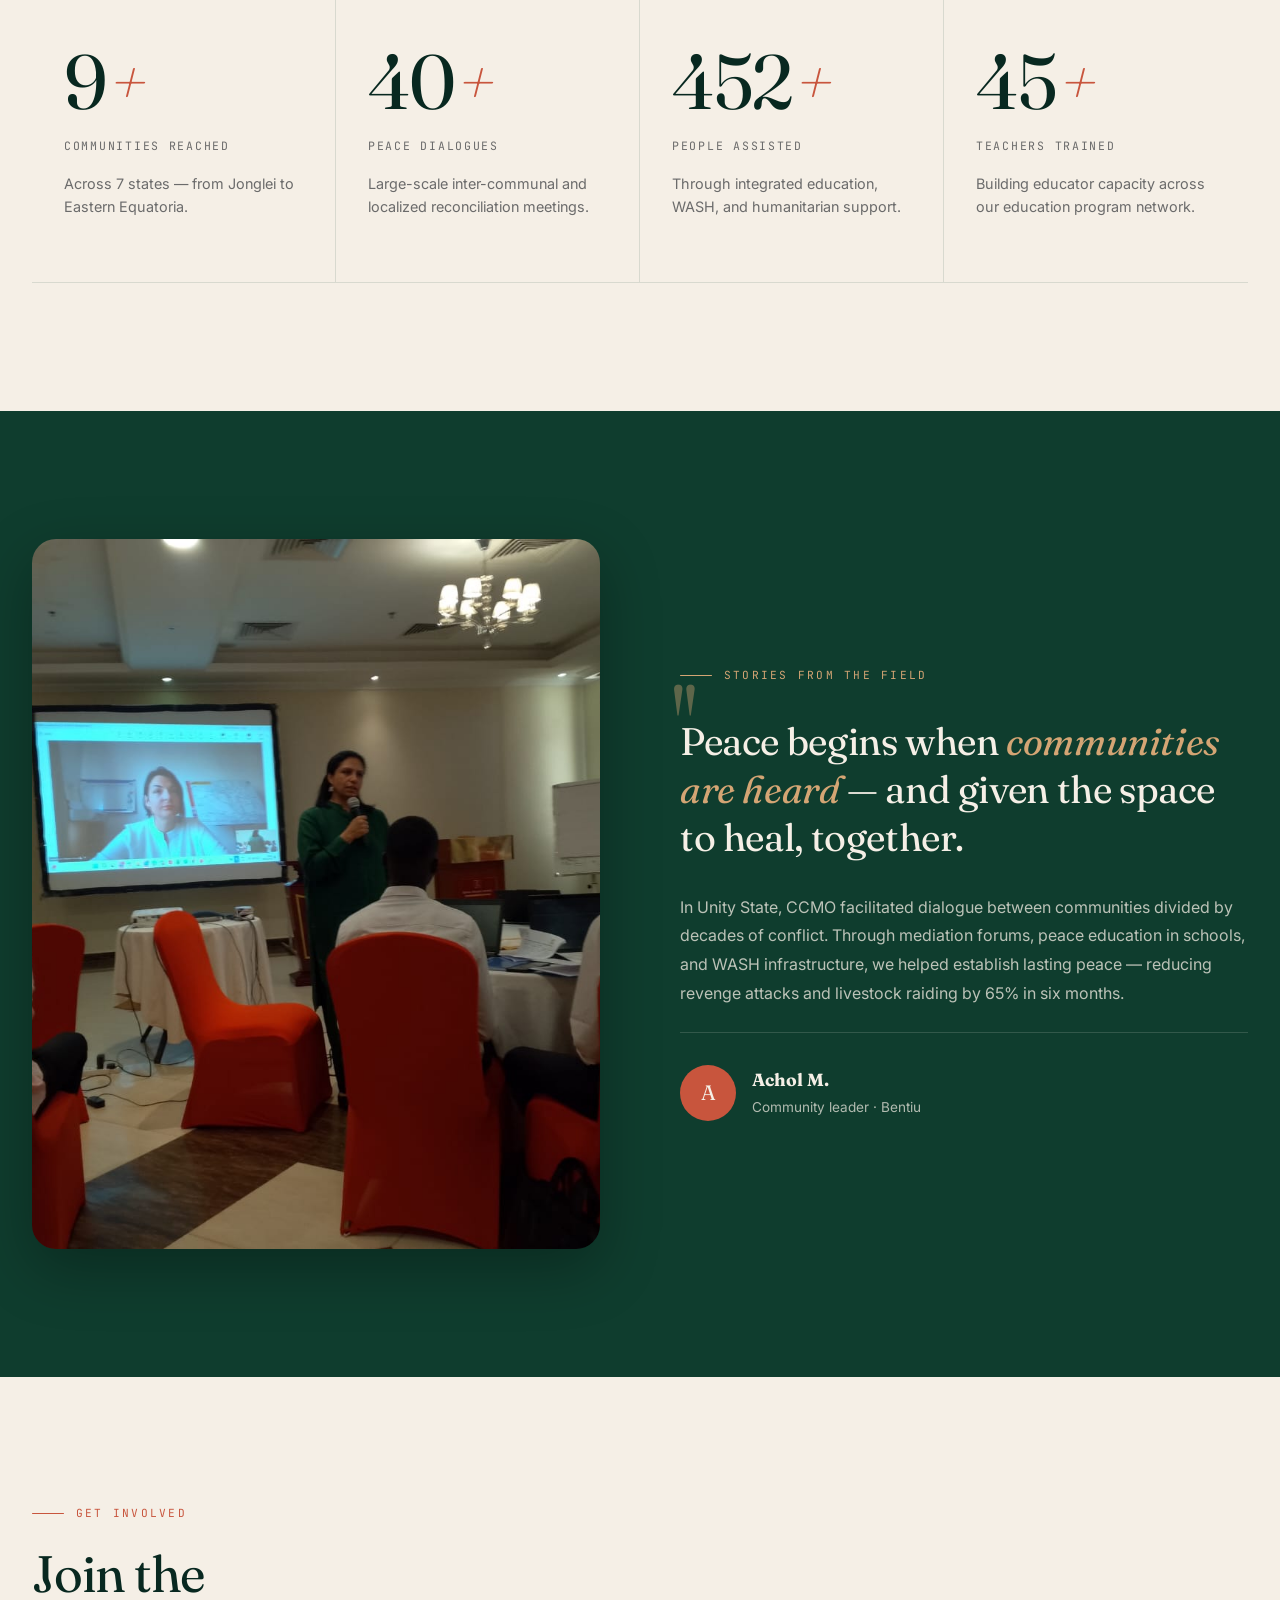
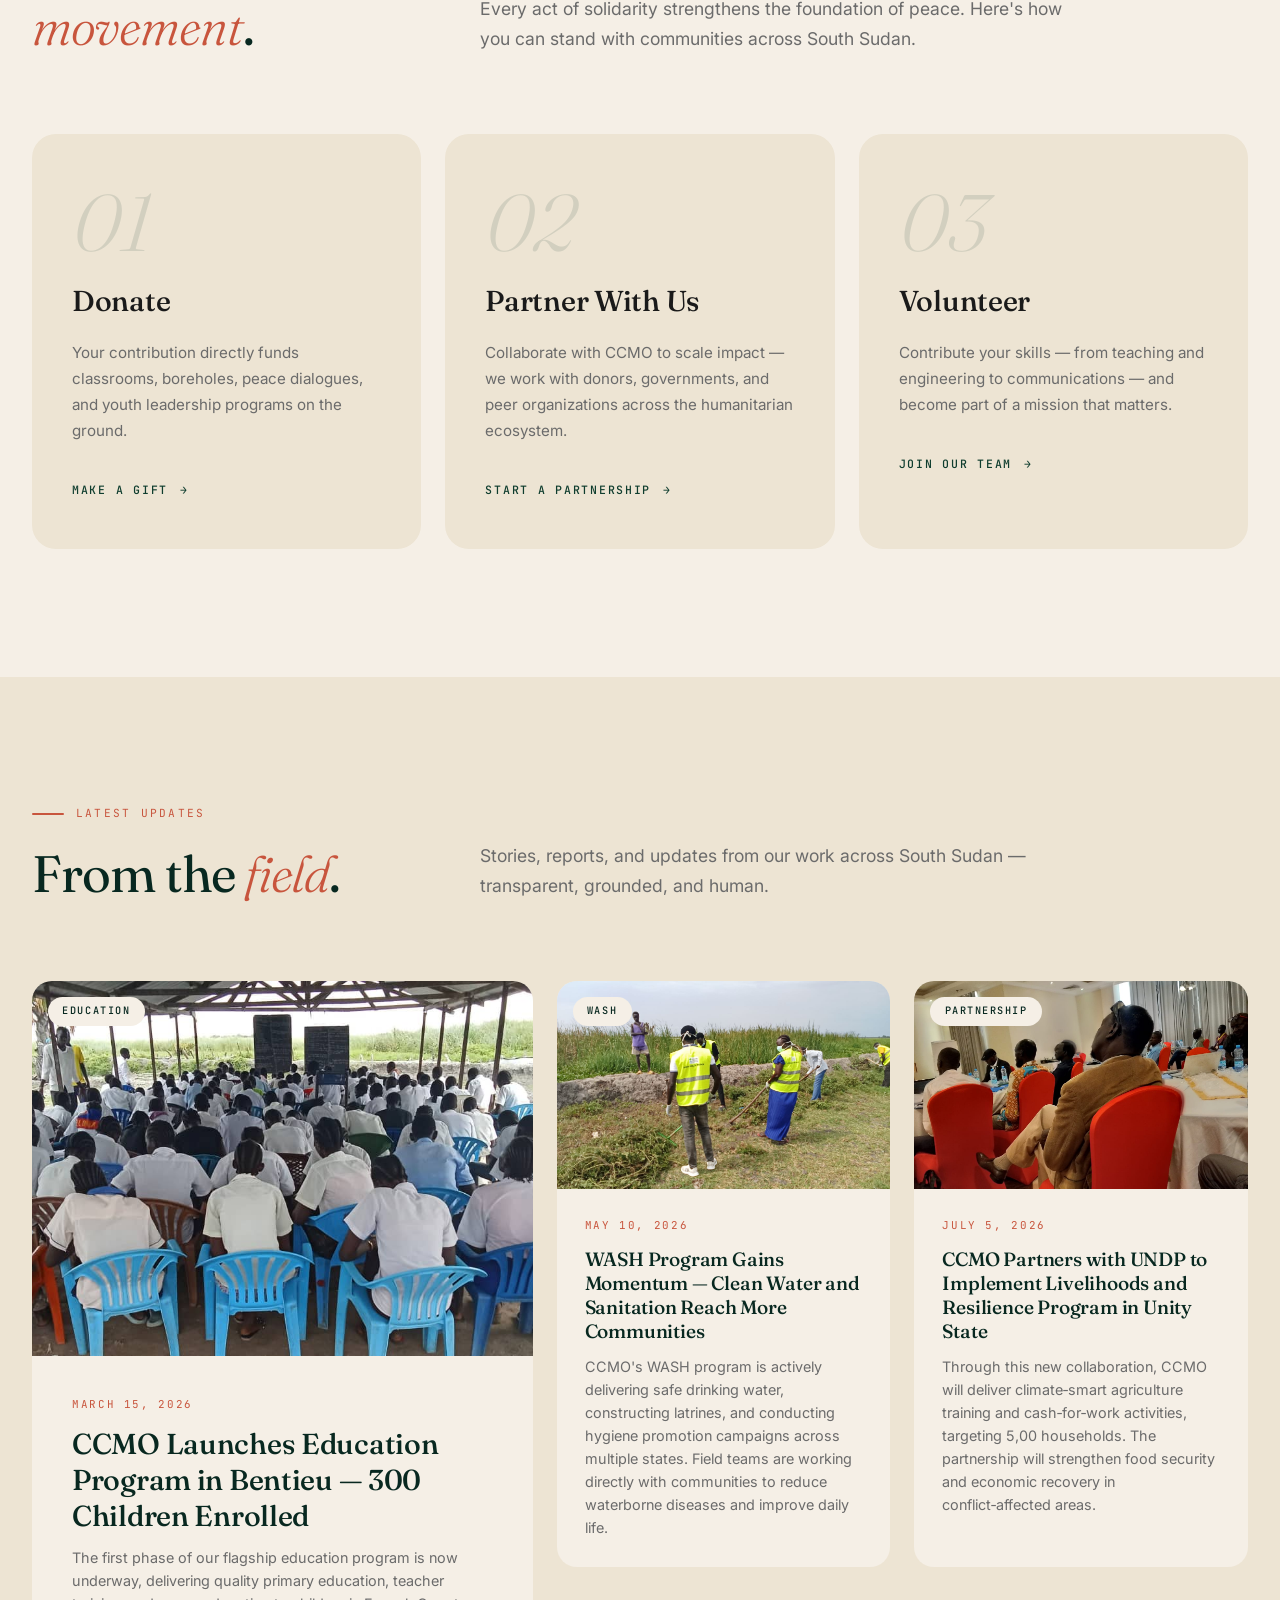
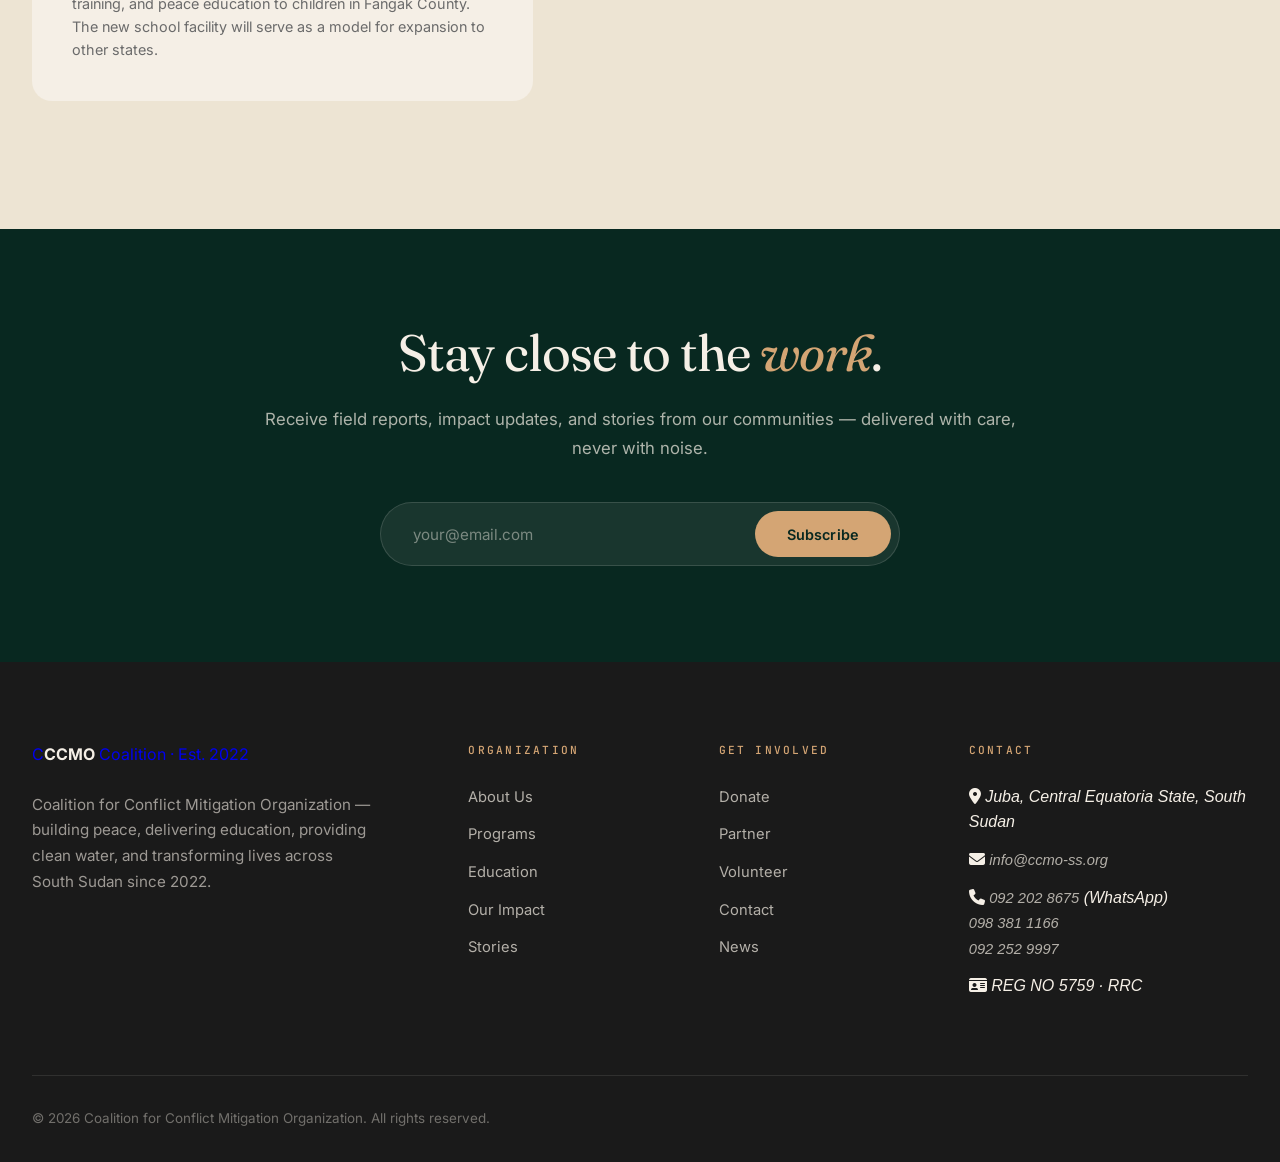
==== commit 963b48e5: "Update index.html" ====
--- a/index.html
+++ b/index.html
@@ -289,11 +289,11 @@
         <div class="container"><div class="newsletter-inner reveal"><h2>Stay close to the <span class="italic">work</span>.</h2><p>Receive field reports, impact updates, and stories from our communities — delivered with care, never with noise.</p><form class="newsletter-form" onsubmit="event.preventDefault();const b=this.querySelector('button');b.textContent='Thank you ✓';setTimeout(()=>b.textContent='Subscribe',3000);"><input type="email" placeholder="your@email.com" required><button type="submit">Subscribe</button></form></div></div>
     </section>
 
-   <!-- FOOTER -->
+  <!-- FOOTER -->
 <footer role="contentinfo">
     <div class="container">
         <div class="footer-top">
-            <!-- Brand / About -->
+            <!-- Brand -->
             <div class="footer-brand">
                 <a href="index.html" class="logo" aria-label="CCMO – Coalition for Conflict Mitigation Organization">
                     <div class="logo-mark">C</div>
@@ -303,14 +303,9 @@
                     </div>
                 </a>
                 <p>Coalition for Conflict Mitigation Organization — building peace, delivering education, providing clean water, and transforming lives across South Sudan since 2022.</p>
-                <ul class="footer-social" aria-label="Social media links">
-                    <li><a href="#" aria-label="Facebook"><i class="fab fa-facebook-f" aria-hidden="true"></i></a></li>
-                    <li><a href="#" aria-label="LinkedIn"><i class="fab fa-linkedin-in" aria-hidden="true"></i></a></li>
-                    <li><a href="#" aria-label="Instagram"><i class="fab fa-instagram" aria-hidden="true"></i></a></li>
-                </ul>
-            </div>
-
-            <!-- Organization Links -->
+            </div>
+
+            <!-- Organization -->
             <div class="footer-col">
                 <h4>Organization</h4>
                 <ul>
@@ -334,29 +329,26 @@
                 </ul>
             </div>
 
-            <!-- Contact (updated with new phone numbers) -->
+            <!-- Contact (updated with correct links) -->
             <div class="footer-col">
                 <h4>Contact</h4>
-                <div class="footer-contact-item">
-                    <i class="fas fa-location-dot" aria-hidden="true"></i>
-                    <span>Juba, Central Equatoria State, South Sudan</span>
-                </div>
-                <div class="footer-contact-item">
-                    <i class="fas fa-envelope" aria-hidden="true"></i>
-                    <span><a href="mailto:info@ccmo-ss.org">info@ccmo-ss.org</a></span>
-                </div>
-                <div class="footer-contact-item">
-                    <i class="fas fa-phone" aria-hidden="true"></i>
-                    <span>
-                        <a href="tel:+211922028675">092 202 8675</a> (WhatsApp)<br>
-                        <a href="tel:+211983811166">098 381 1166</a><br>
-                        <a href="tel:+211922529997">092 252 9997</a>
-                    </span>
-                </div>
-                <div class="footer-contact-item">
-                    <i class="fas fa-id-card" aria-hidden="true"></i>
-                    <span>REG NO 5759 · RRC</span>
-                </div>
+                <address>
+                    <ul class="footer-contact-list">
+                        <li><i class="fas fa-location-dot" aria-hidden="true"></i> Juba, Central Equatoria State, South Sudan</li>
+                        <li><i class="fas fa-envelope" aria-hidden="true"></i> <a href="mailto:info@ccmo-ss.org">info@ccmo-ss.org</a></li>
+                        <li>
+                            <i class="fas fa-phone" aria-hidden="true"></i>
+                            <span>
+                                <!-- WhatsApp: opens WhatsApp chat -->
+                                <a href="https://wa.me/211922028675" target="_blank" rel="noopener noreferrer">092 202 8675</a> (WhatsApp)<br>
+                                <!-- Phone calls: opens dialer -->
+                                <a href="tel:+211983811166">098 381 1166</a><br>
+                                <a href="tel:+211922529997">092 252 9997</a>
+                            </span>
+                        </li>
+                        <li><i class="fas fa-id-card" aria-hidden="true"></i> REG NO 5759 · RRC</li>
+                    </ul>
+                </address>
             </div>
         </div>
 
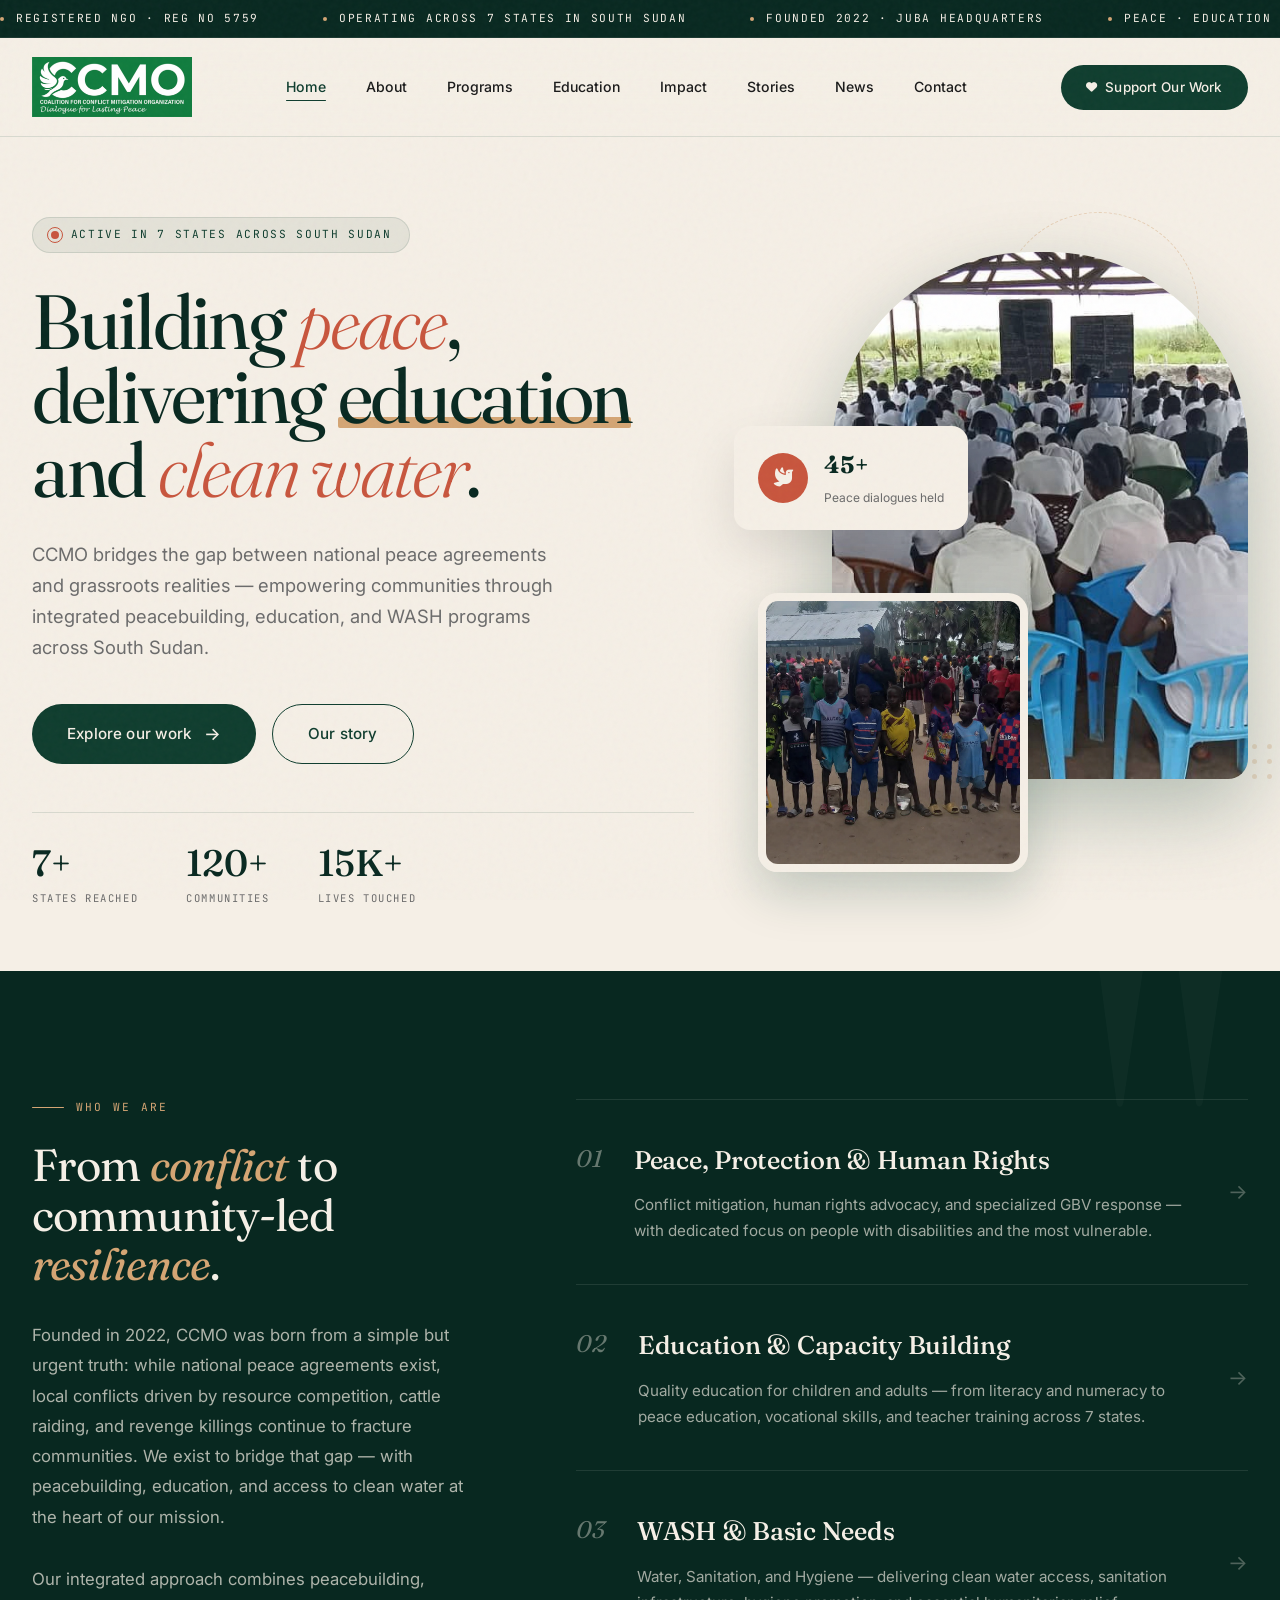
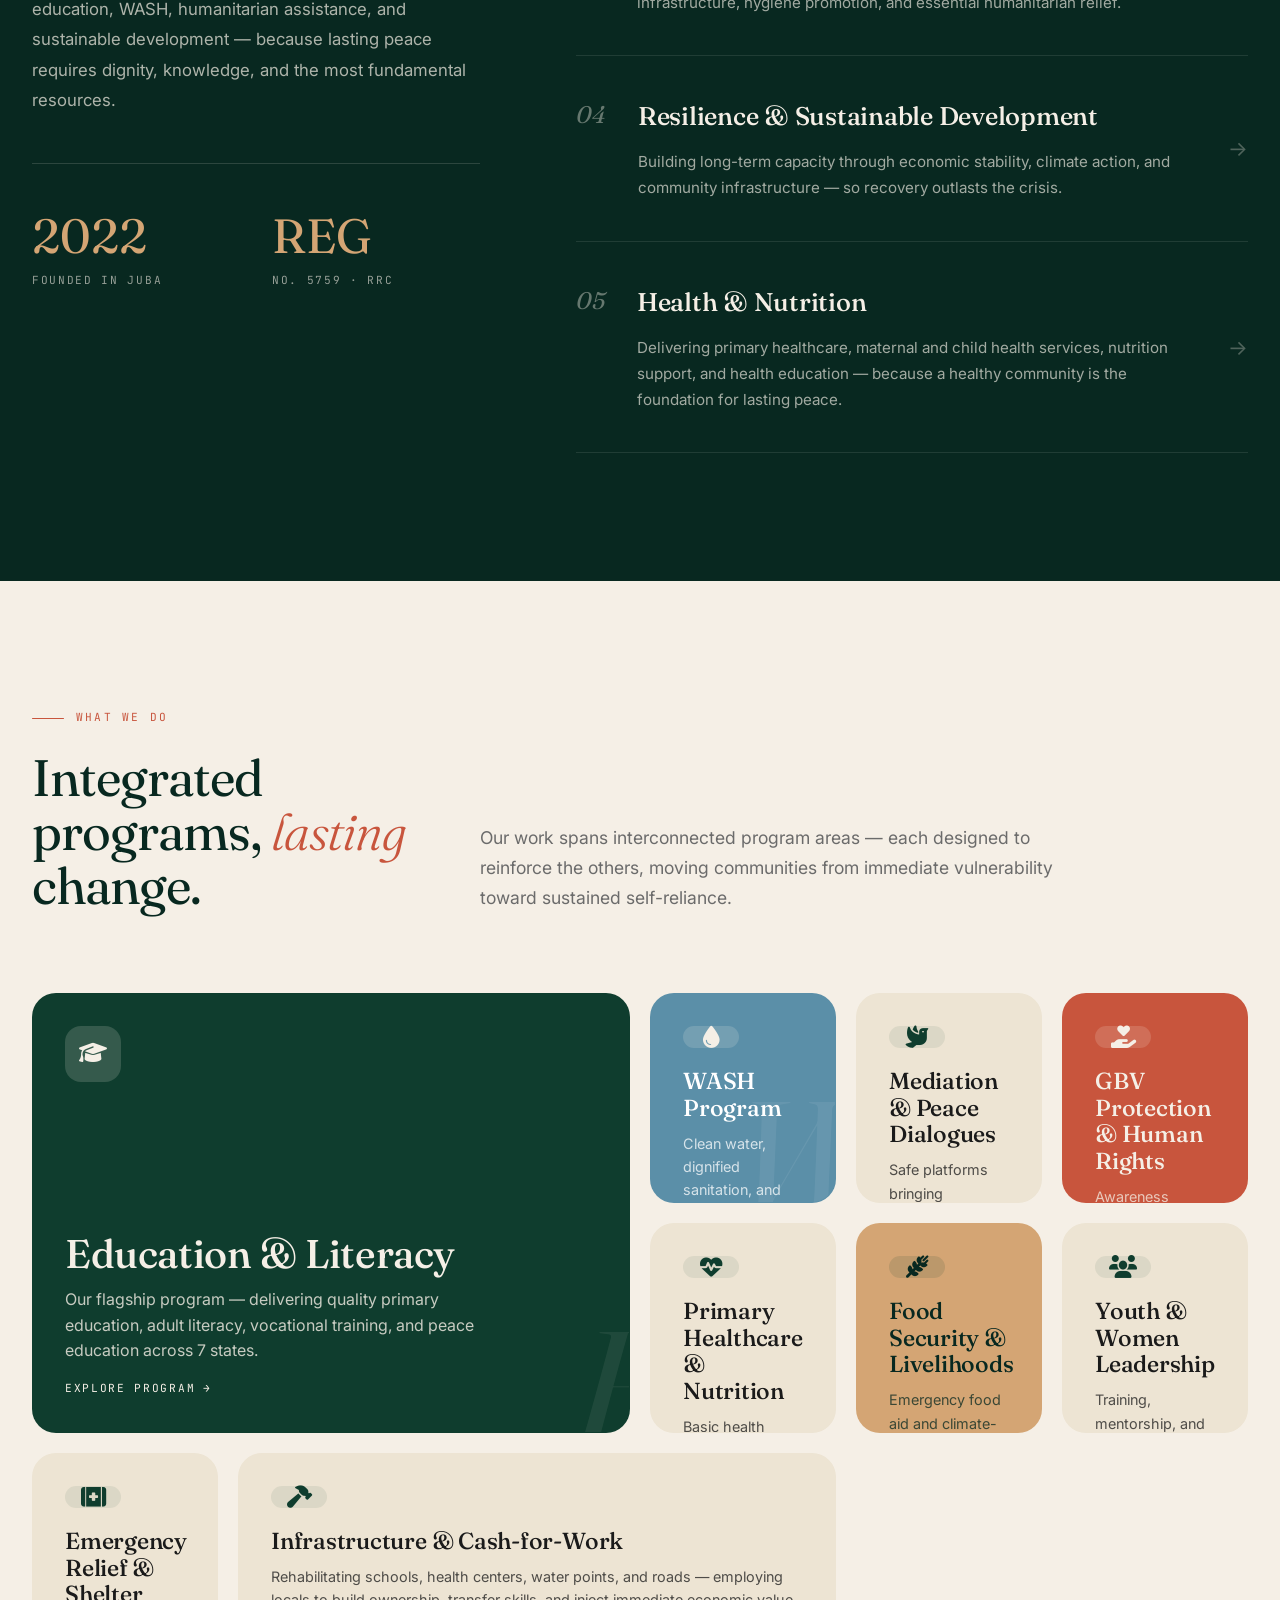
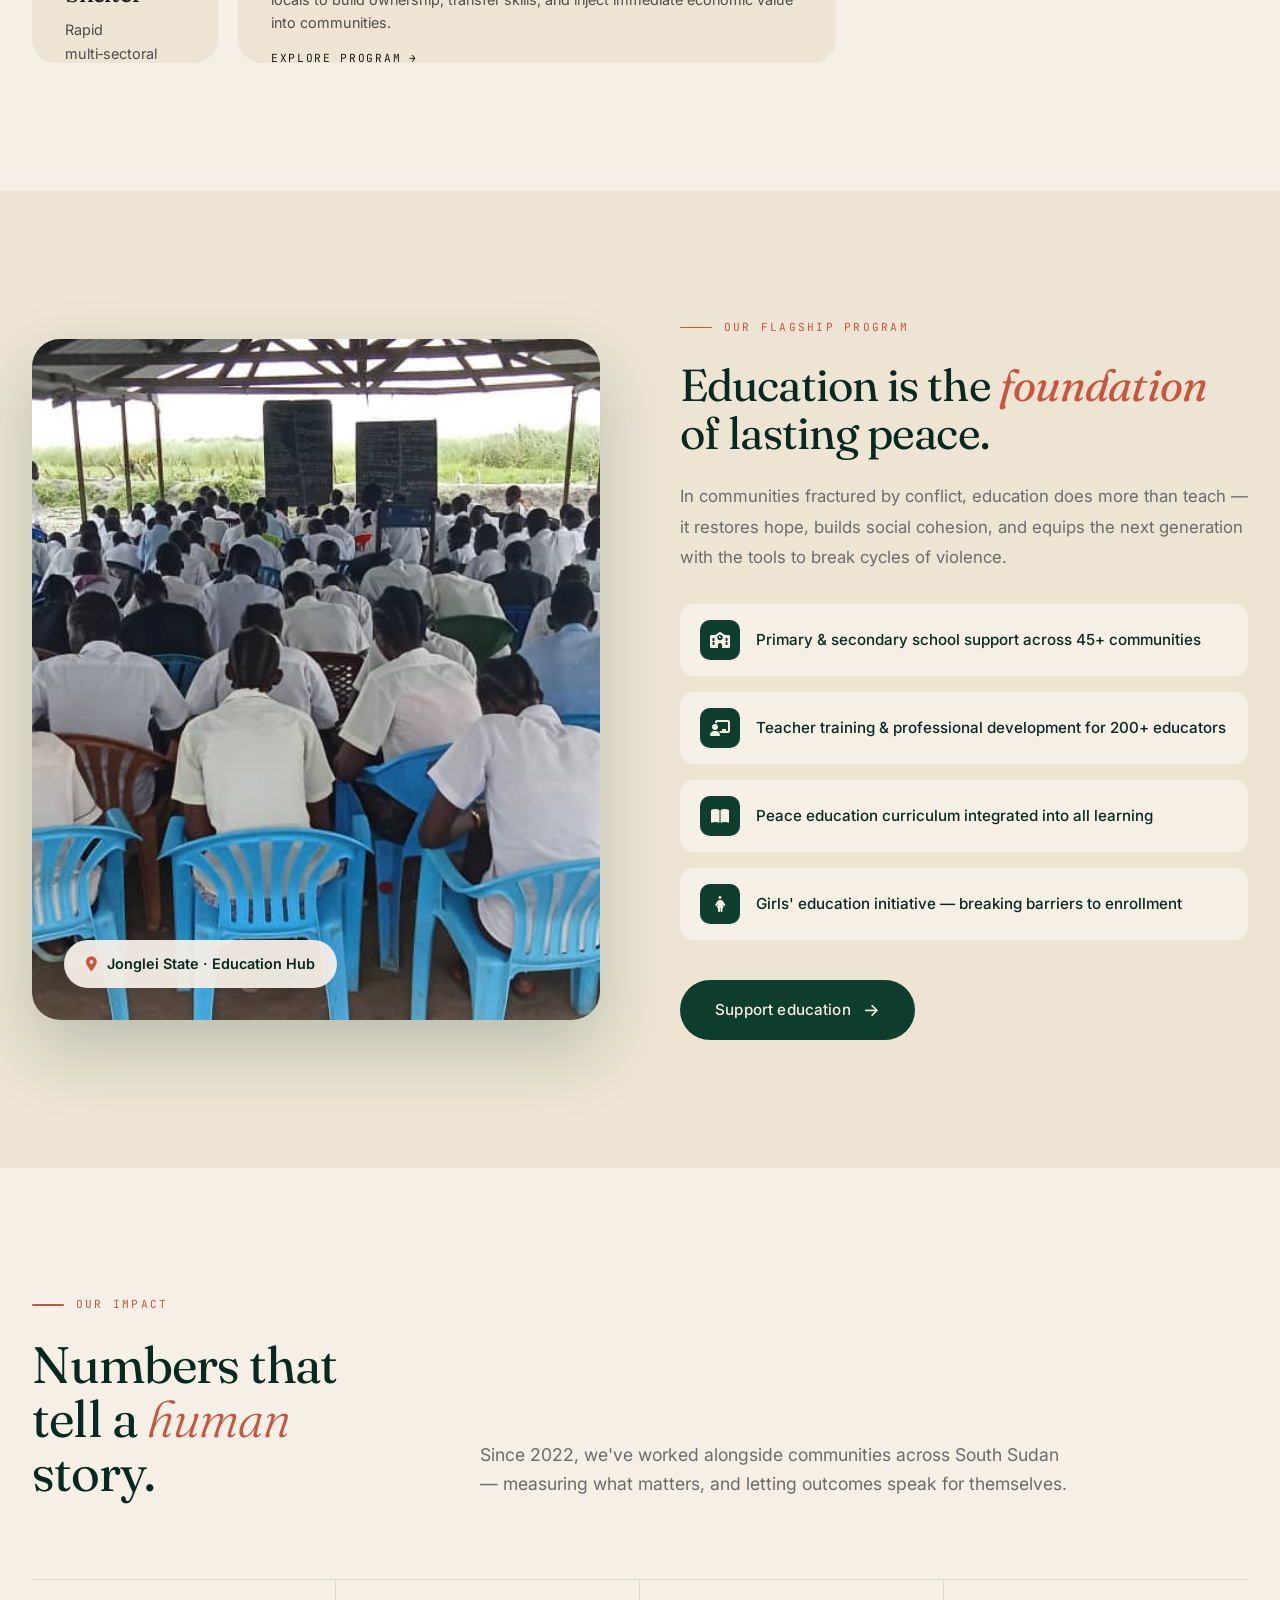
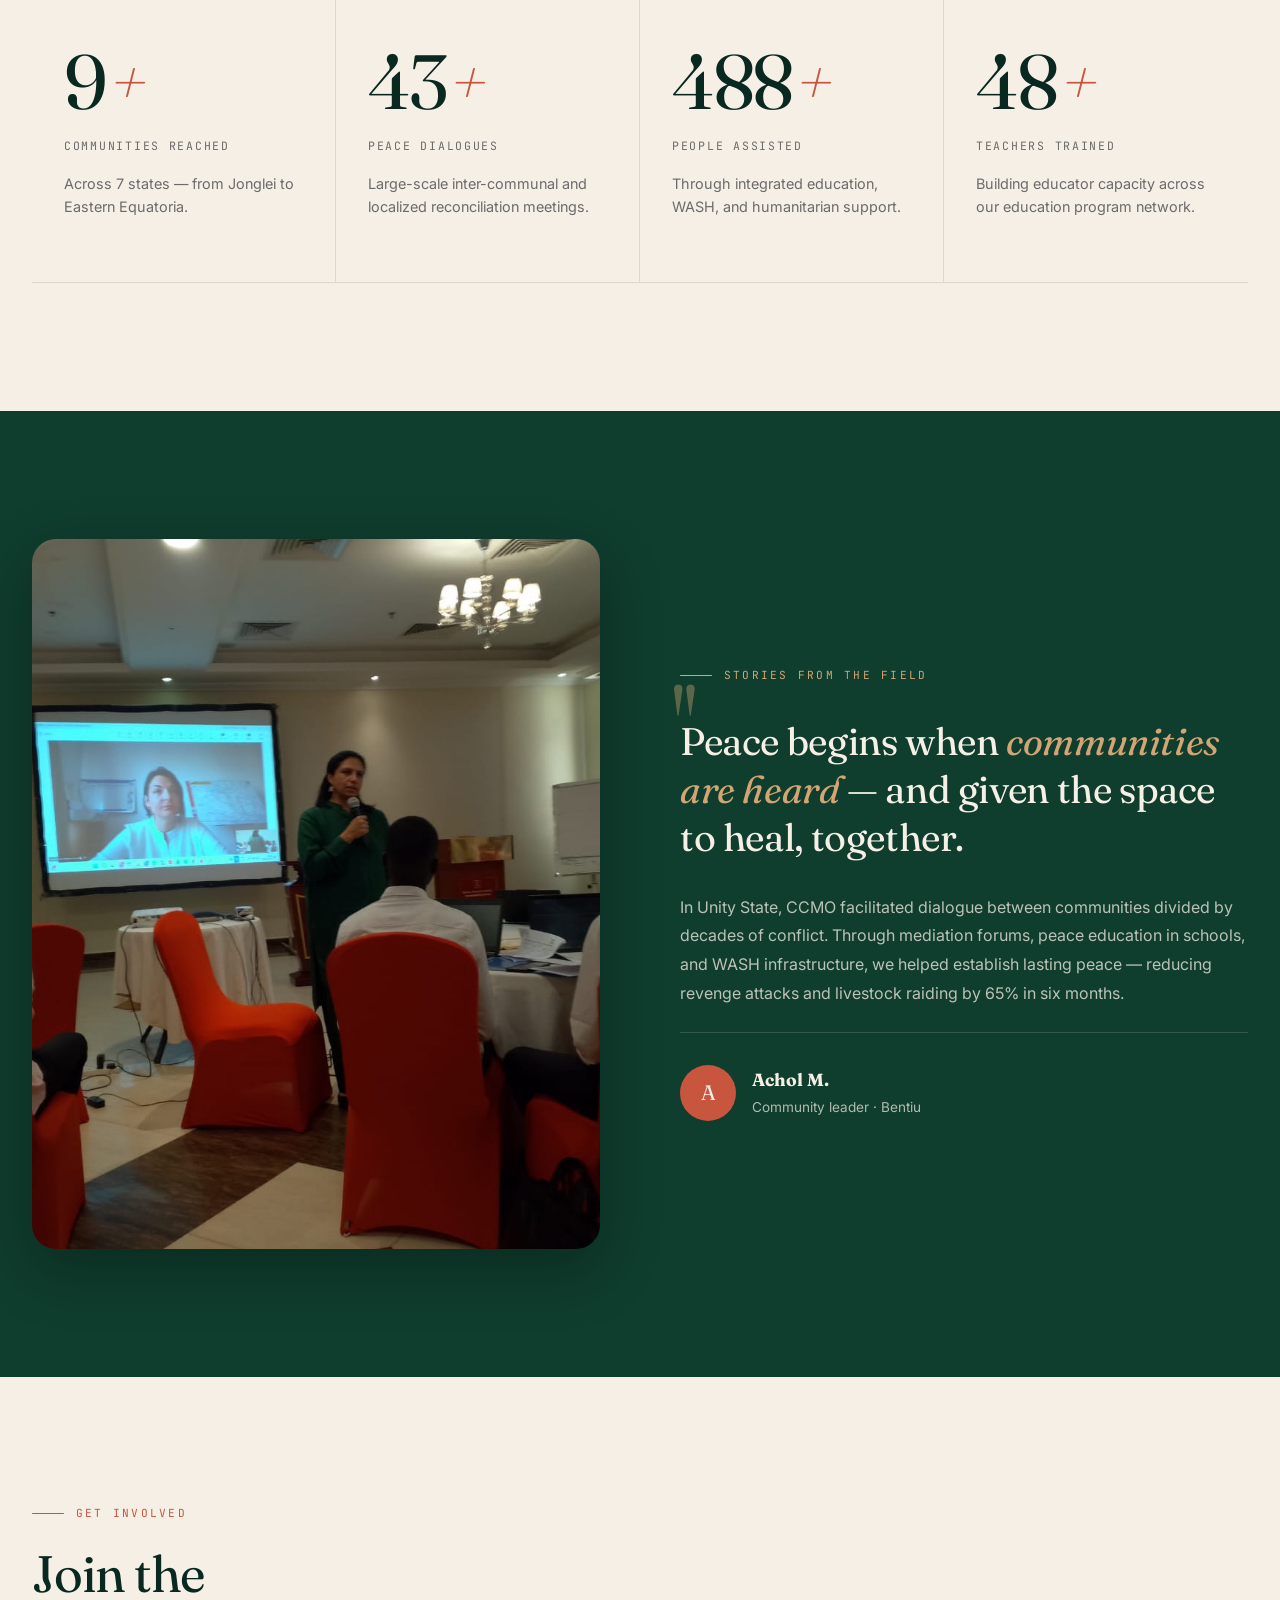
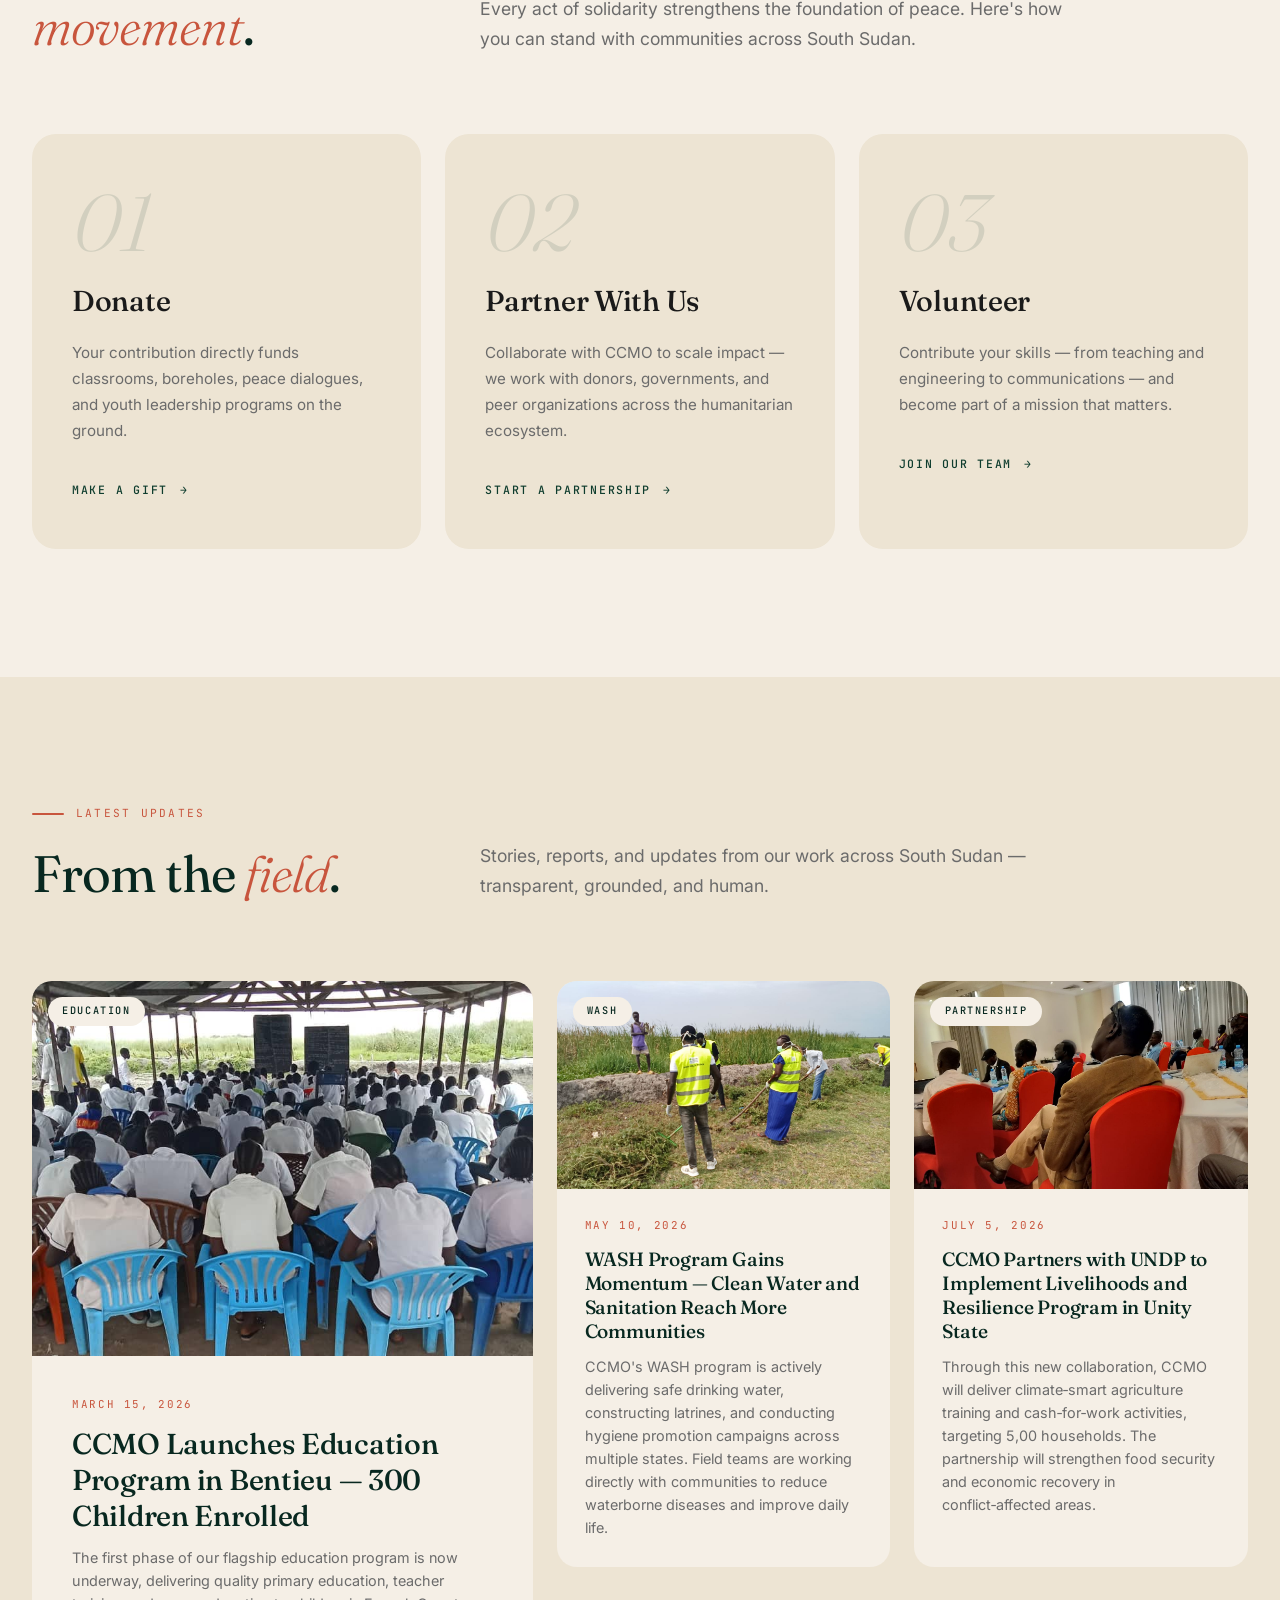
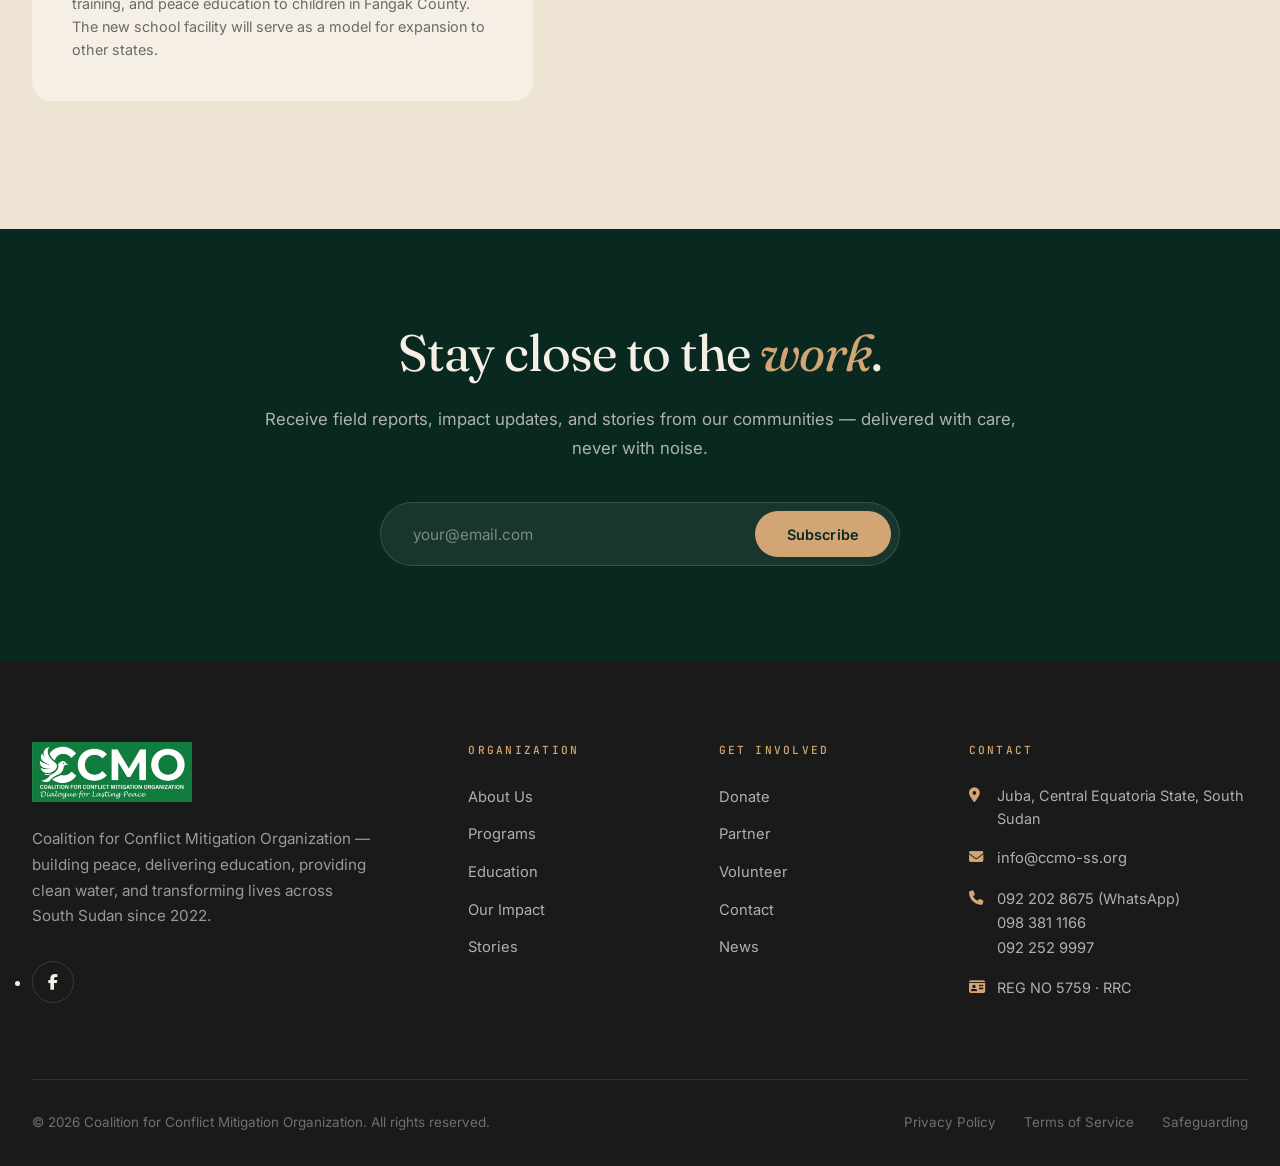
==== commit 497000d8: "Revise footer with new brand image and contact details Updated footer section with new branding and " ====
--- a/index.html
+++ b/index.html
@@ -293,19 +293,24 @@
 <footer role="contentinfo">
     <div class="container">
         <div class="footer-top">
-            <!-- Brand -->
+            <!-- Brand / About -->
             <div class="footer-brand">
                 <a href="index.html" class="logo" aria-label="CCMO – Coalition for Conflict Mitigation Organization">
-                    <div class="logo-mark">C</div>
-                    <div class="logo-text">
-                        <strong>CCMO</strong>
-                        <span>Coalition · Est. 2022</span>
-                    </div>
+                    <img src="assets/ccmologo.jpeg" alt="CCMO – Coalition for Conflict Mitigation Organization">
                 </a>
                 <p>Coalition for Conflict Mitigation Organization — building peace, delivering education, providing clean water, and transforming lives across South Sudan since 2022.</p>
-            </div>
-
-            <!-- Organization -->
+
+                <!-- Social Links (only Facebook) -->
+                <ul class="footer-social" aria-label="Social media links">
+                    <li>
+                        <a href="https://www.facebook.com/profile.php?id=61579748477736" target="_blank" rel="noopener noreferrer" aria-label="Facebook">
+                            <i class="fab fa-facebook-f" aria-hidden="true"></i>
+                        </a>
+                    </li>
+                </ul>
+            </div>
+
+            <!-- Organization Links -->
             <div class="footer-col">
                 <h4>Organization</h4>
                 <ul>
@@ -329,26 +334,29 @@
                 </ul>
             </div>
 
-            <!-- Contact (updated with correct links) -->
+            <!-- Contact -->
             <div class="footer-col">
                 <h4>Contact</h4>
-                <address>
-                    <ul class="footer-contact-list">
-                        <li><i class="fas fa-location-dot" aria-hidden="true"></i> Juba, Central Equatoria State, South Sudan</li>
-                        <li><i class="fas fa-envelope" aria-hidden="true"></i> <a href="mailto:info@ccmo-ss.org">info@ccmo-ss.org</a></li>
-                        <li>
-                            <i class="fas fa-phone" aria-hidden="true"></i>
-                            <span>
-                                <!-- WhatsApp: opens WhatsApp chat -->
-                                <a href="https://wa.me/211922028675" target="_blank" rel="noopener noreferrer">092 202 8675</a> (WhatsApp)<br>
-                                <!-- Phone calls: opens dialer -->
-                                <a href="tel:+211983811166">098 381 1166</a><br>
-                                <a href="tel:+211922529997">092 252 9997</a>
-                            </span>
-                        </li>
-                        <li><i class="fas fa-id-card" aria-hidden="true"></i> REG NO 5759 · RRC</li>
-                    </ul>
-                </address>
+                <div class="footer-contact-item">
+                    <i class="fas fa-location-dot" aria-hidden="true"></i>
+                    <span>Juba, Central Equatoria State, South Sudan</span>
+                </div>
+                <div class="footer-contact-item">
+                    <i class="fas fa-envelope" aria-hidden="true"></i>
+                    <span><a href="mailto:info@ccmo-ss.org">info@ccmo-ss.org</a></span>
+                </div>
+                <div class="footer-contact-item">
+                    <i class="fas fa-phone" aria-hidden="true"></i>
+                    <span>
+                        <a href="https://wa.me/211922028675" target="_blank" rel="noopener noreferrer">092 202 8675</a> (WhatsApp)<br>
+                        <a href="tel:+211983811166">098 381 1166</a><br>
+                        <a href="tel:+211922529997">092 252 9997</a>
+                    </span>
+                </div>
+                <div class="footer-contact-item">
+                    <i class="fas fa-id-card" aria-hidden="true"></i>
+                    <span>REG NO 5759 · RRC</span>
+                </div>
             </div>
         </div>
 
@@ -356,10 +364,17 @@
         <div class="footer-bottom">
             <div>&copy; 2026 Coalition for Conflict Mitigation Organization. All rights reserved.</div>
             <div>
+                <a href="privacy.html">Privacy Policy</a>
+                <a href="terms.html">Terms of Service</a>
+                <a href="safeguarding.html">Safeguarding</a>
             </div>
         </div>
     </div>
 </footer>
-    <script src="script.js"></script>
+
+<script src="script.js"></script>
 </body>
 </html>
+
+
+
